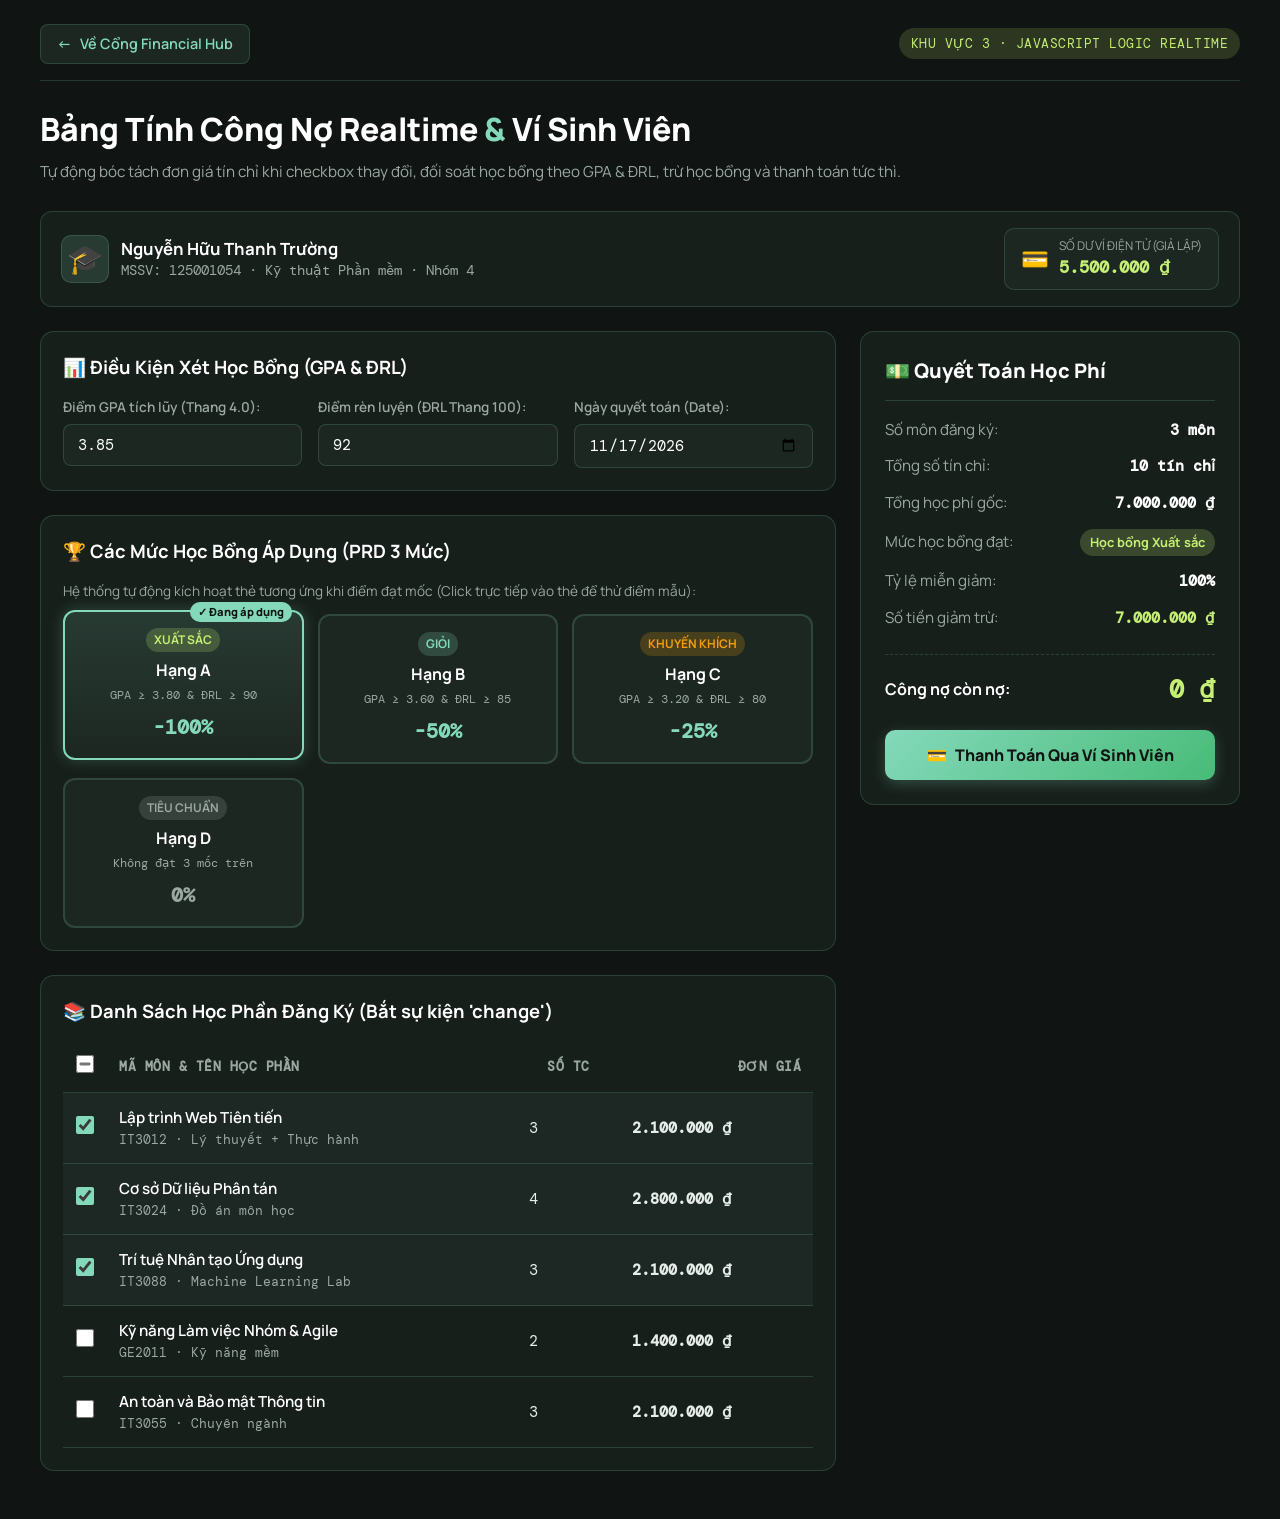
==== pages/calculator.html @ 61682122 "feat(logic): implement real-time tuition balance deduction, wallet payment modal, and AI prompt log" ====
<!doctype html>
<html lang="vi">
  <head>
    <meta charset="utf-8">
    <meta name="viewport" content="width=device-width, initial-scale=1">
    <meta name="theme-color" content="#101513">
    <title>Bảng Tính Công Nợ Realtime & Ví Sinh Viên | Financial Hub</title>
    <link rel="preconnect" href="https://fonts.googleapis.com">
    <link rel="preconnect" href="https://fonts.gstatic.com" crossorigin>
    <link href="https://fonts.googleapis.com/css2?family=DM+Mono:wght@400;500;600&family=Manrope:wght@400;500;600;700;800&display=swap" rel="stylesheet">
    <link rel="stylesheet" href="../css/style.css">
    <style>
      :root {
        --bg-main: #101513;
        --bg-panel: #171f1b;
        --bg-card: #1d2722;
        --bg-card-hover: #24312b;
        --border-color: rgba(132, 217, 187, 0.18);
        --border-hover: rgba(132, 217, 187, 0.45);
        --mint: #84d9bb;
        --mint-dim: rgba(132, 217, 187, 0.15);
        --lime: #c5ee75;
        --lime-dim: rgba(197, 238, 117, 0.15);
        --text-primary: #e6ede9;
        --text-secondary: #9aa8a1;
        --danger: #ff6b6b;
        --danger-dim: rgba(255, 107, 107, 0.15);
        --font-sans: 'Manrope', -apple-system, BlinkMacSystemFont, sans-serif;
        --font-mono: 'DM Mono', monospace;
      }

      * {
        margin: 0;
        padding: 0;
        box-sizing: border-box;
      }

      body {
        background-color: var(--bg-main);
        color: var(--text-primary);
        font-family: var(--font-sans);
        line-height: 1.5;
        padding: 24px 16px;
        min-height: 100vh;
      }

      .calc-container {
        max-width: 1200px;
        margin: 0 auto;
      }

      /* Top Navigation / Breadcrumb */
      .top-nav {
        display: flex;
        justify-content: space-between;
        align-items: center;
        margin-bottom: 24px;
        padding-bottom: 16px;
        border-bottom: 1px solid var(--border-color);
      }

      .btn-back {
        display: inline-flex;
        align-items: center;
        gap: 8px;
        background: var(--bg-card);
        color: var(--mint);
        text-decoration: none;
        padding: 8px 16px;
        border-radius: 8px;
        font-size: 0.9rem;
        font-weight: 600;
        border: 1px solid var(--border-color);
        transition: all 0.2s ease;
      }

      .btn-back:hover {
        background: var(--mint-dim);
        border-color: var(--mint);
        transform: translateX(-2px);
      }

      .module-tag {
        font-family: var(--font-mono);
        font-size: 0.8rem;
        background: var(--lime-dim);
        color: var(--lime);
        padding: 6px 12px;
        border-radius: 9999px;
        letter-spacing: 0.5px;
      }

      /* Masthead */
      .calc-masthead {
        margin-bottom: 28px;
      }

      .calc-masthead h1 {
        font-size: 2rem;
        font-weight: 800;
        margin-bottom: 8px;
        color: #fff;
      }

      .calc-masthead h1 span {
        color: var(--mint);
      }

      .calc-masthead p {
        color: var(--text-secondary);
        font-size: 0.95rem;
      }

      /* Student Bar */
      .student-bar {
        background: var(--bg-panel);
        border: 1px solid var(--border-color);
        border-radius: 12px;
        padding: 16px 20px;
        display: flex;
        justify-content: space-between;
        align-items: center;
        flex-wrap: wrap;
        gap: 16px;
        margin-bottom: 24px;
      }

      .student-badge-info {
        display: flex;
        align-items: center;
        gap: 12px;
      }

      .student-badge-avatar {
        font-size: 1.8rem;
        background: var(--mint-dim);
        width: 48px;
        height: 48px;
        display: flex;
        align-items: center;
        justify-content: center;
        border-radius: 10px;
        border: 1px solid var(--border-color);
      }

      .student-badge-name {
        font-weight: 700;
        font-size: 1.05rem;
        color: #fff;
      }

      .student-badge-meta {
        font-size: 0.85rem;
        color: var(--text-secondary);
        font-family: var(--font-mono);
      }

      .wallet-chip {
        display: flex;
        align-items: center;
        gap: 10px;
        background: var(--bg-card);
        border: 1px solid var(--border-color);
        padding: 8px 16px;
        border-radius: 10px;
      }

      .wallet-chip-label {
        font-size: 0.75rem;
        color: var(--text-secondary);
        text-transform: uppercase;
      }

      .wallet-chip-balance {
        font-family: var(--font-mono);
        font-weight: 700;
        color: var(--lime);
        font-size: 1.05rem;
      }

      /* Grid Layout */
      .calc-grid {
        display: grid;
        grid-template-columns: 1fr 380px;
        gap: 24px;
      }

      @media (max-width: 960px) {
        .calc-grid {
          grid-template-columns: 1fr;
        }
      }

      /* Panel Cards */
      .panel {
        background: var(--bg-panel);
        border: 1px solid var(--border-color);
        border-radius: 14px;
        padding: 22px;
        margin-bottom: 24px;
      }

      .panel-title {
        font-size: 1.15rem;
        font-weight: 700;
        color: #fff;
        margin-bottom: 16px;
        display: flex;
        align-items: center;
        gap: 8px;
      }

      /* Input Forms */
      .form-row {
        display: grid;
        grid-template-columns: repeat(auto-fit, minmax(200px, 1fr));
        gap: 16px;
      }

      .input-group {
        display: flex;
        flex-direction: column;
        gap: 6px;
      }

      .input-group label {
        font-size: 0.85rem;
        font-weight: 600;
        color: var(--text-secondary);
      }

      .input-field {
        background: var(--bg-card);
        border: 1px solid var(--border-color);
        border-radius: 8px;
        color: #fff;
        font-family: var(--font-mono);
        font-size: 0.95rem;
        padding: 10px 14px;
        outline: none;
        transition: all 0.2s ease;
      }

      .input-field:focus {
        border-color: var(--mint);
        box-shadow: 0 0 0 3px rgba(132, 217, 187, 0.2);
      }

      /* Scholarship Cards Grid */
      .scholarship-grid {
        display: grid;
        grid-template-columns: repeat(auto-fit, minmax(180px, 1fr));
        gap: 14px;
        margin-top: 10px;
      }

      .scholarship-card {
        background: var(--bg-card);
        border: 2px solid var(--border-color);
        border-radius: 12px;
        padding: 16px;
        text-align: center;
        cursor: pointer;
        transition: all 0.25s cubic-bezier(0.4, 0, 0.2, 1);
        position: relative;
        display: flex;
        flex-direction: column;
        align-items: center;
      }

      .scholarship-card:hover {
        transform: translateY(-3px);
        background: var(--bg-card-hover);
        border-color: var(--border-hover);
      }

      .scholarship-card.active {
        border-color: var(--mint);
        background: linear-gradient(180deg, rgba(132, 217, 187, 0.15) 0%, var(--bg-card) 100%);
        box-shadow: 0 0 15px rgba(132, 217, 187, 0.25);
        transform: translateY(-4px);
      }

      .scholarship-card.active::after {
        content: "✓ Đang áp dụng";
        position: absolute;
        top: -10px;
        right: 10px;
        background: var(--mint);
        color: #101513;
        font-size: 0.7rem;
        font-weight: 800;
        padding: 2px 8px;
        border-radius: 9999px;
      }

      .tier-badge {
        font-size: 0.75rem;
        font-weight: 700;
        padding: 3px 8px;
        border-radius: 9999px;
        margin-bottom: 6px;
        text-transform: uppercase;
      }

      .tier-excellent .tier-badge { background: rgba(197, 238, 117, 0.2); color: var(--lime); }
      .tier-good .tier-badge { background: rgba(132, 217, 187, 0.2); color: var(--mint); }
      .tier-fair .tier-badge { background: rgba(245, 158, 11, 0.2); color: #f59e0b; }
      .tier-none .tier-badge { background: rgba(154, 168, 161, 0.2); color: var(--text-secondary); }

      .tier-title {
        font-size: 1rem;
        font-weight: 700;
        margin-bottom: 4px;
        color: #fff;
      }

      .tier-criteria {
        font-size: 0.75rem;
        color: var(--text-secondary);
        font-family: var(--font-mono);
        margin-bottom: 8px;
      }

      .tier-rate {
        font-size: 1.25rem;
        font-weight: 800;
        font-family: var(--font-mono);
        color: var(--mint);
      }

      .tier-none .tier-rate {
        color: var(--text-secondary);
      }

      /* Subject Table */
      .table-wrapper {
        overflow-x: auto;
      }

      .subject-table {
        width: 100%;
        border-collapse: collapse;
        font-size: 0.95rem;
      }

      .subject-table th,
      .subject-table td {
        padding: 14px 12px;
        border-bottom: 1px solid var(--border-color);
        text-align: left;
      }

      .subject-table th {
        font-family: var(--font-mono);
        font-size: 0.8rem;
        text-transform: uppercase;
        color: var(--text-secondary);
        letter-spacing: 0.5px;
      }

      .subject-table tr:hover td {
        background: var(--bg-card);
      }

      .subject-table tr.selected td {
        background: rgba(132, 217, 187, 0.05);
      }

      .subject-checkbox, #select-all {
        width: 18px;
        height: 18px;
        accent-color: var(--mint);
        cursor: pointer;
      }

      .course-name {
        font-weight: 600;
        color: #fff;
      }

      .course-code {
        font-family: var(--font-mono);
        font-size: 0.8rem;
        color: var(--text-secondary);
      }

      .course-credits {
        font-family: var(--font-mono);
        text-align: center;
      }

      .course-price {
        font-family: var(--font-mono);
        font-weight: 600;
        text-align: right;
        color: var(--text-primary);
      }

      /* Sticky Summary Sidebar */
      .summary-box {
        position: sticky;
        top: 24px;
        background: var(--bg-panel);
        border: 1px solid var(--border-color);
        border-radius: 14px;
        padding: 24px;
      }

      .summary-header {
        font-size: 1.25rem;
        font-weight: 800;
        color: #fff;
        padding-bottom: 14px;
        margin-bottom: 18px;
        border-bottom: 1px solid var(--border-color);
      }

      .summary-rows {
        display: flex;
        flex-direction: column;
        gap: 14px;
      }

      .summary-row {
        display: flex;
        justify-content: space-between;
        align-items: center;
        font-size: 0.95rem;
      }

      .summary-label {
        color: var(--text-secondary);
      }

      .summary-val {
        font-family: var(--font-mono);
        font-weight: 700;
        color: #fff;
      }

      .badge-discount {
        display: inline-block;
        padding: 4px 10px;
        border-radius: 9999px;
        font-size: 0.8rem;
        font-weight: 700;
      }

      .badge-excellent { background: rgba(197, 238, 117, 0.2); color: var(--lime); }
      .badge-good { background: rgba(132, 217, 187, 0.2); color: var(--mint); }
      .badge-fair { background: rgba(245, 158, 11, 0.2); color: #f59e0b; }
      .badge-none { background: rgba(154, 168, 161, 0.2); color: var(--text-secondary); }

      .debt-row {
        margin-top: 10px;
        padding-top: 16px;
        border-top: 1px dashed var(--border-color);
      }

      .debt-label {
        font-size: 1rem;
        font-weight: 700;
        color: #fff;
      }

      .debt-value {
        font-family: var(--font-mono);
        font-size: 1.55rem;
        font-weight: 900;
        color: var(--danger);
      }

      .debt-value.zero-debt {
        color: var(--lime);
      }

      .btn-wallet-pay {
        width: 100%;
        margin-top: 22px;
        padding: 14px;
        background: linear-gradient(135deg, var(--mint) 0%, #48bb78 100%);
        color: #101513;
        font-family: var(--font-sans);
        font-size: 1rem;
        font-weight: 800;
        border: none;
        border-radius: 10px;
        cursor: pointer;
        transition: all 0.25s ease;
        display: flex;
        justify-content: center;
        align-items: center;
        gap: 8px;
        box-shadow: 0 4px 14px rgba(132, 217, 187, 0.25);
      }

      .btn-wallet-pay:hover {
        transform: translateY(-2px);
        box-shadow: 0 6px 18px rgba(132, 217, 187, 0.35);
      }

      .btn-wallet-pay:disabled {
        opacity: 0.5;
        cursor: not-allowed;
        transform: none;
      }

      /* Animation Pulse */
      .value-updated {
        animation: pulseVal 0.4s ease-out;
      }

      @keyframes pulseVal {
        0% { transform: scale(1.08); color: var(--lime); }
        100% { transform: scale(1); }
      }

      /* Modal Wallet Payment */
      .modal-backdrop {
        position: fixed;
        top: 0;
        left: 0;
        width: 100%;
        height: 100%;
        background: rgba(16, 21, 19, 0.85);
        backdrop-filter: blur(4px);
        display: none;
        justify-content: center;
        align-items: center;
        z-index: 1000;
        padding: 16px;
      }

      .modal-backdrop.open {
        display: flex;
      }

      .modal-box {
        background: var(--bg-panel);
        border: 1px solid var(--border-hover);
        border-radius: 16px;
        width: 100%;
        max-width: 480px;
        padding: 28px;
        box-shadow: 0 20px 40px rgba(0, 0, 0, 0.6);
        animation: modalSlide 0.3s ease-out;
      }

      @keyframes modalSlide {
        from { transform: translateY(20px); opacity: 0; }
        to { transform: translateY(0); opacity: 1; }
      }

      .modal-title {
        font-size: 1.3rem;
        font-weight: 800;
        color: #fff;
        margin-bottom: 8px;
        display: flex;
        align-items: center;
        gap: 10px;
      }

      .modal-desc {
        color: var(--text-secondary);
        font-size: 0.9rem;
        margin-bottom: 20px;
      }

      .modal-bill {
        background: var(--bg-card);
        border: 1px solid var(--border-color);
        border-radius: 10px;
        padding: 16px;
        display: flex;
        flex-direction: column;
        gap: 10px;
        margin-bottom: 20px;
      }

      .bill-row {
        display: flex;
        justify-content: space-between;
        font-size: 0.9rem;
      }

      .bill-row.highlight {
        padding-top: 8px;
        border-top: 1px solid var(--border-color);
        font-weight: 700;
        color: #fff;
      }

      .modal-actions {
        display: flex;
        gap: 12px;
      }

      .btn-confirm {
        flex: 1;
        padding: 12px;
        background: var(--mint);
        color: #101513;
        font-weight: 800;
        border: none;
        border-radius: 8px;
        cursor: pointer;
        transition: all 0.2s;
      }

      .btn-confirm:hover {
        background: var(--lime);
      }

      .btn-cancel {
        padding: 12px 20px;
        background: var(--bg-card);
        color: var(--text-secondary);
        border: 1px solid var(--border-color);
        border-radius: 8px;
        cursor: pointer;
        font-weight: 600;
      }

      .btn-cancel:hover {
        background: var(--bg-card-hover);
        color: #fff;
      }

      /* Toast Notification */
      .toast {
        position: fixed;
        bottom: 24px;
        right: 24px;
        background: var(--bg-panel);
        border: 1px solid var(--mint);
        border-radius: 10px;
        padding: 14px 20px;
        color: #fff;
        font-size: 0.9rem;
        display: flex;
        align-items: center;
        gap: 10px;
        box-shadow: 0 10px 25px rgba(0, 0, 0, 0.5);
        transform: translateY(100px);
        opacity: 0;
        transition: all 0.3s ease;
        z-index: 1100;
      }

      .toast.show {
        transform: translateY(0);
        opacity: 1;
      }
    </style>
  </head>
  <body>
    <div class="calc-container">
      <!-- Breadcrumb Navigation -->
      <nav class="top-nav">
        <a href="../index.html" class="btn-back">
          <span>←</span> Về Cổng Financial Hub
        </a>
        <span class="module-tag">KHU VỰC 3 · JAVASCRIPT LOGIC REALTIME</span>
      </nav>

      <!-- Masthead -->
      <header class="calc-masthead">
        <h1>Bảng Tính Công Nợ Realtime <span>&</span> Ví Sinh Viên</h1>
        <p>Tự động bóc tách đơn giá tín chỉ khi checkbox thay đổi, đối soát học bổng theo GPA & ĐRL, trừ học bổng và thanh toán tức thì.</p>
      </header>

      <!-- Student & Wallet Bar -->
      <div class="student-bar">
        <div class="student-badge-info">
          <div class="student-badge-avatar">🎓</div>
          <div>
            <div class="student-badge-name">Nguyễn Hữu Thanh Trường</div>
            <div class="student-badge-meta">MSSV: 125001054 · Kỹ thuật Phần mềm · Nhóm 4</div>
          </div>
        </div>
        <div class="wallet-chip">
          <span style="font-size: 1.4rem;">💳</span>
          <div>
            <div class="wallet-chip-label">Số Dư Ví Điện Tử (Giả Lập)</div>
            <div class="wallet-chip-balance" id="header-wallet-balance">5.500.000 ₫</div>
          </div>
        </div>
      </div>

      <!-- Main Grid -->
      <main class="calc-grid">
        <!-- Cột Trái: GPA, Thẻ Học Bổng & Môn Học -->
        <section class="left-pane">
          <!-- 1. Kê khai Điểm Học Tập & Rèn Luyện (HTML5 Inputs) -->
          <article class="panel">
            <h2 class="panel-title">📊 Điều Kiện Xét Học Bổng (GPA & ĐRL)</h2>
            <div class="form-row">
              <div class="input-group">
                <label for="gpa-input">Điểm GPA tích lũy (Thang 4.0):</label>
                <input 
                  type="number" 
                  id="gpa-input" 
                  class="input-field" 
                  min="0" 
                  max="4.0" 
                  step="0.05" 
                  value="3.85" 
                  placeholder="Ví dụ: 3.85"
                >
              </div>
              <div class="input-group">
                <label for="drl-input">Điểm rèn luyện (ĐRL Thang 100):</label>
                <input 
                  type="number" 
                  id="drl-input" 
                  class="input-field" 
                  min="0" 
                  max="100" 
                  step="1" 
                  value="92" 
                  placeholder="Ví dụ: 92"
                >
              </div>
              <div class="input-group">
                <label for="calc-date">Ngày quyết toán (Date):</label>
                <input 
                  type="date" 
                  id="calc-date" 
                  class="input-field" 
                  value="2026-11-17"
                >
              </div>
            </div>
          </article>

          <!-- 2. Thẻ hiển thị mức học bổng (CSS3 Cards) -->
          <article class="panel">
            <h2 class="panel-title">🏆 Các Mức Học Bổng Áp Dụng (PRD 3 Mức)</h2>
            <p style="color: var(--text-secondary); font-size: 0.85rem; margin-bottom: 12px;">
              Hệ thống tự động kích hoạt thẻ tương ứng khi điểm đạt mốc (Click trực tiếp vào thẻ để thử điểm mẫu):
            </p>
            <div class="scholarship-grid">
              <!-- Mức Xuất sắc: 100% -->
              <div class="scholarship-card tier-excellent" data-tier="tier-excellent" data-sample-gpa="3.85" data-sample-drl="92">
                <span class="tier-badge">Xuất sắc</span>
                <h3 class="tier-title">Hạng A</h3>
                <p class="tier-criteria">GPA ≥ 3.80 & ĐRL ≥ 90</p>
                <span class="tier-rate">-100%</span>
              </div>

              <!-- Mức Giỏi: 50% -->
              <div class="scholarship-card tier-good" data-tier="tier-good" data-sample-gpa="3.65" data-sample-drl="86">
                <span class="tier-badge">Giỏi</span>
                <h3 class="tier-title">Hạng B</h3>
                <p class="tier-criteria">GPA ≥ 3.60 & ĐRL ≥ 85</p>
                <span class="tier-rate">-50%</span>
              </div>

              <!-- Mức Khuyến khích: 25% -->
              <div class="scholarship-card tier-fair" data-tier="tier-fair" data-sample-gpa="3.25" data-sample-drl="82">
                <span class="tier-badge">Khuyến khích</span>
                <h3 class="tier-title">Hạng C</h3>
                <p class="tier-criteria">GPA ≥ 3.20 & ĐRL ≥ 80</p>
                <span class="tier-rate">-25%</span>
              </div>

              <!-- Không đạt học bổng -->
              <div class="scholarship-card tier-none" data-tier="tier-none" data-sample-gpa="2.75" data-sample-drl="75">
                <span class="tier-badge">Tiêu chuẩn</span>
                <h3 class="tier-title">Hạng D</h3>
                <p class="tier-criteria">Không đạt 3 mốc trên</p>
                <span class="tier-rate">0%</span>
              </div>
            </div>
          </article>

          <!-- 3. Danh sách môn học đăng ký với checkbox Realtime -->
          <article class="panel">
            <h2 class="panel-title">📚 Danh Sách Học Phần Đăng Ký (Bắt sự kiện 'change')</h2>
            <div class="table-wrapper">
              <table class="subject-table">
                <thead>
                  <tr>
                    <th style="width: 44px; text-align: center;">
                      <input type="checkbox" id="select-all" title="Chọn tất cả">
                    </th>
                    <th>Mã môn & Tên học phần</th>
                    <th style="text-align: center;">Số TC</th>
                    <th style="text-align: right;">Đơn giá</th>
                  </tr>
                </thead>
                <tbody id="subject-list">
                  <tr>
                    <td style="text-align: center;">
                      <input type="checkbox" class="subject-checkbox" data-credits="3" data-price="2100000" checked>
                    </td>
                    <td>
                      <div class="course-name">Lập trình Web Tiên tiến</div>
                      <div class="course-code">IT3012 · Lý thuyết + Thực hành</div>
                    </td>
                    <td class="course-credits">3</td>
                    <td class="course-price">2.100.000 ₫</td>
                  </tr>
                  <tr>
                    <td style="text-align: center;">
                      <input type="checkbox" class="subject-checkbox" data-credits="4" data-price="2800000" checked>
                    </td>
                    <td>
                      <div class="course-name">Cơ sở Dữ liệu Phân tán</div>
                      <div class="course-code">IT3024 · Đồ án môn học</div>
                    </td>
                    <td class="course-credits">4</td>
                    <td class="course-price">2.800.000 ₫</td>
                  </tr>
                  <tr>
                    <td style="text-align: center;">
                      <input type="checkbox" class="subject-checkbox" data-credits="3" data-price="2100000" checked>
                    </td>
                    <td>
                      <div class="course-name">Trí tuệ Nhân tạo Ứng dụng</div>
                      <div class="course-code">IT3088 · Machine Learning Lab</div>
                    </td>
                    <td class="course-credits">3</td>
                    <td class="course-price">2.100.000 ₫</td>
                  </tr>
                  <tr>
                    <td style="text-align: center;">
                      <input type="checkbox" class="subject-checkbox" data-credits="2" data-price="1400000">
                    </td>
                    <td>
                      <div class="course-name">Kỹ năng Làm việc Nhóm & Agile</div>
                      <div class="course-code">GE2011 · Kỹ năng mềm</div>
                    </td>
                    <td class="course-credits">2</td>
                    <td class="course-price">1.400.000 ₫</td>
                  </tr>
                  <tr>
                    <td style="text-align: center;">
                      <input type="checkbox" class="subject-checkbox" data-credits="3" data-price="2100000">
                    </td>
                    <td>
                      <div class="course-name">An toàn và Bảo mật Thông tin</div>
                      <div class="course-code">IT3055 · Chuyên ngành</div>
                    </td>
                    <td class="course-credits">3</td>
                    <td class="course-price">2.100.000 ₫</td>
                  </tr>
                </tbody>
              </table>
            </div>
          </article>
        </section>

        <!-- Cột Phải: Bảng Quyết Toán & Nút Thanh Toán Ví -->
        <aside class="right-pane">
          <div class="summary-box">
            <h2 class="summary-header">💵 Quyết Toán Học Phí</h2>
            <div class="summary-rows">
              <div class="summary-row">
                <span class="summary-label">Số môn đăng ký:</span>
                <span class="summary-val" id="selected-count">0 môn</span>
              </div>
              <div class="summary-row">
                <span class="summary-label">Tổng số tín chỉ:</span>
                <span class="summary-val" id="total-credits">0 tín chỉ</span>
              </div>
              <div class="summary-row">
                <span class="summary-label">Tổng học phí gốc:</span>
                <span class="summary-val" id="total-tuition">0 ₫</span>
              </div>
              <div class="summary-row">
                <span class="summary-label">Mức học bổng đạt:</span>
                <span id="scholarship-name" class="badge-discount badge-none">Đang kiểm tra...</span>
              </div>
              <div class="summary-row">
                <span class="summary-label">Tỷ lệ miễn giảm:</span>
                <span class="summary-val" id="scholarship-rate">0%</span>
              </div>
              <div class="summary-row">
                <span class="summary-label">Số tiền giảm trừ:</span>
                <span class="summary-val" style="color: var(--lime);" id="scholarship-discount">0 ₫</span>
              </div>
              <div class="summary-row debt-row">
                <span class="debt-label">Công nợ còn nợ:</span>
                <span class="debt-value" id="remaining-debt">0 ₫</span>
              </div>
            </div>

            <button type="button" class="btn-wallet-pay" id="btn-open-wallet">
              <span>💳</span> Thanh Toán Qua Ví Sinh Viên
            </button>
          </div>
        </aside>
      </main>
    </div>

    <!-- Modal Thanh Toán Ví Sinh Viên (Giả Lập) -->
    <div class="modal-backdrop" id="wallet-modal">
      <div class="modal-box">
        <h3 class="modal-title"><span>💳</span> Xác Nhận Thanh Toán Học Phí</h3>
        <p class="modal-desc">Số tiền công nợ sẽ được trừ trực tiếp từ số dư ví điện tử sinh viên của bạn.</p>

        <div class="modal-bill">
          <div class="bill-row">
            <span>Sinh viên:</span>
            <strong>Nguyễn Hữu Thanh Trường</strong>
          </div>
          <div class="bill-row">
            <span>Số dư ví hiện tại:</span>
            <strong id="modal-wallet-balance" style="color: var(--lime);">5.500.000 ₫</strong>
          </div>
          <div class="bill-row">
            <span>Công nợ cần thanh toán:</span>
            <strong id="modal-pay-amount" style="color: var(--danger);">0 ₫</strong>
          </div>
          <div class="bill-row highlight">
            <span>Số dư ví sau thanh toán:</span>
            <strong id="modal-remaining-balance">5.500.000 ₫</strong>
          </div>
        </div>

        <div class="modal-actions">
          <button type="button" class="btn-cancel" id="btn-close-modal">Hủy bỏ</button>
          <button type="button" class="btn-confirm" id="btn-confirm-pay">Xác Nhận Trừ Ví</button>
        </div>
      </div>
    </div>

    <!-- Toast Notification -->
    <div class="toast" id="toast-msg"></div>

    <!-- Script Logic Của Thành Viên 4 -->
    <script src="../js/calculator.js"></script>
  </body>
</html>
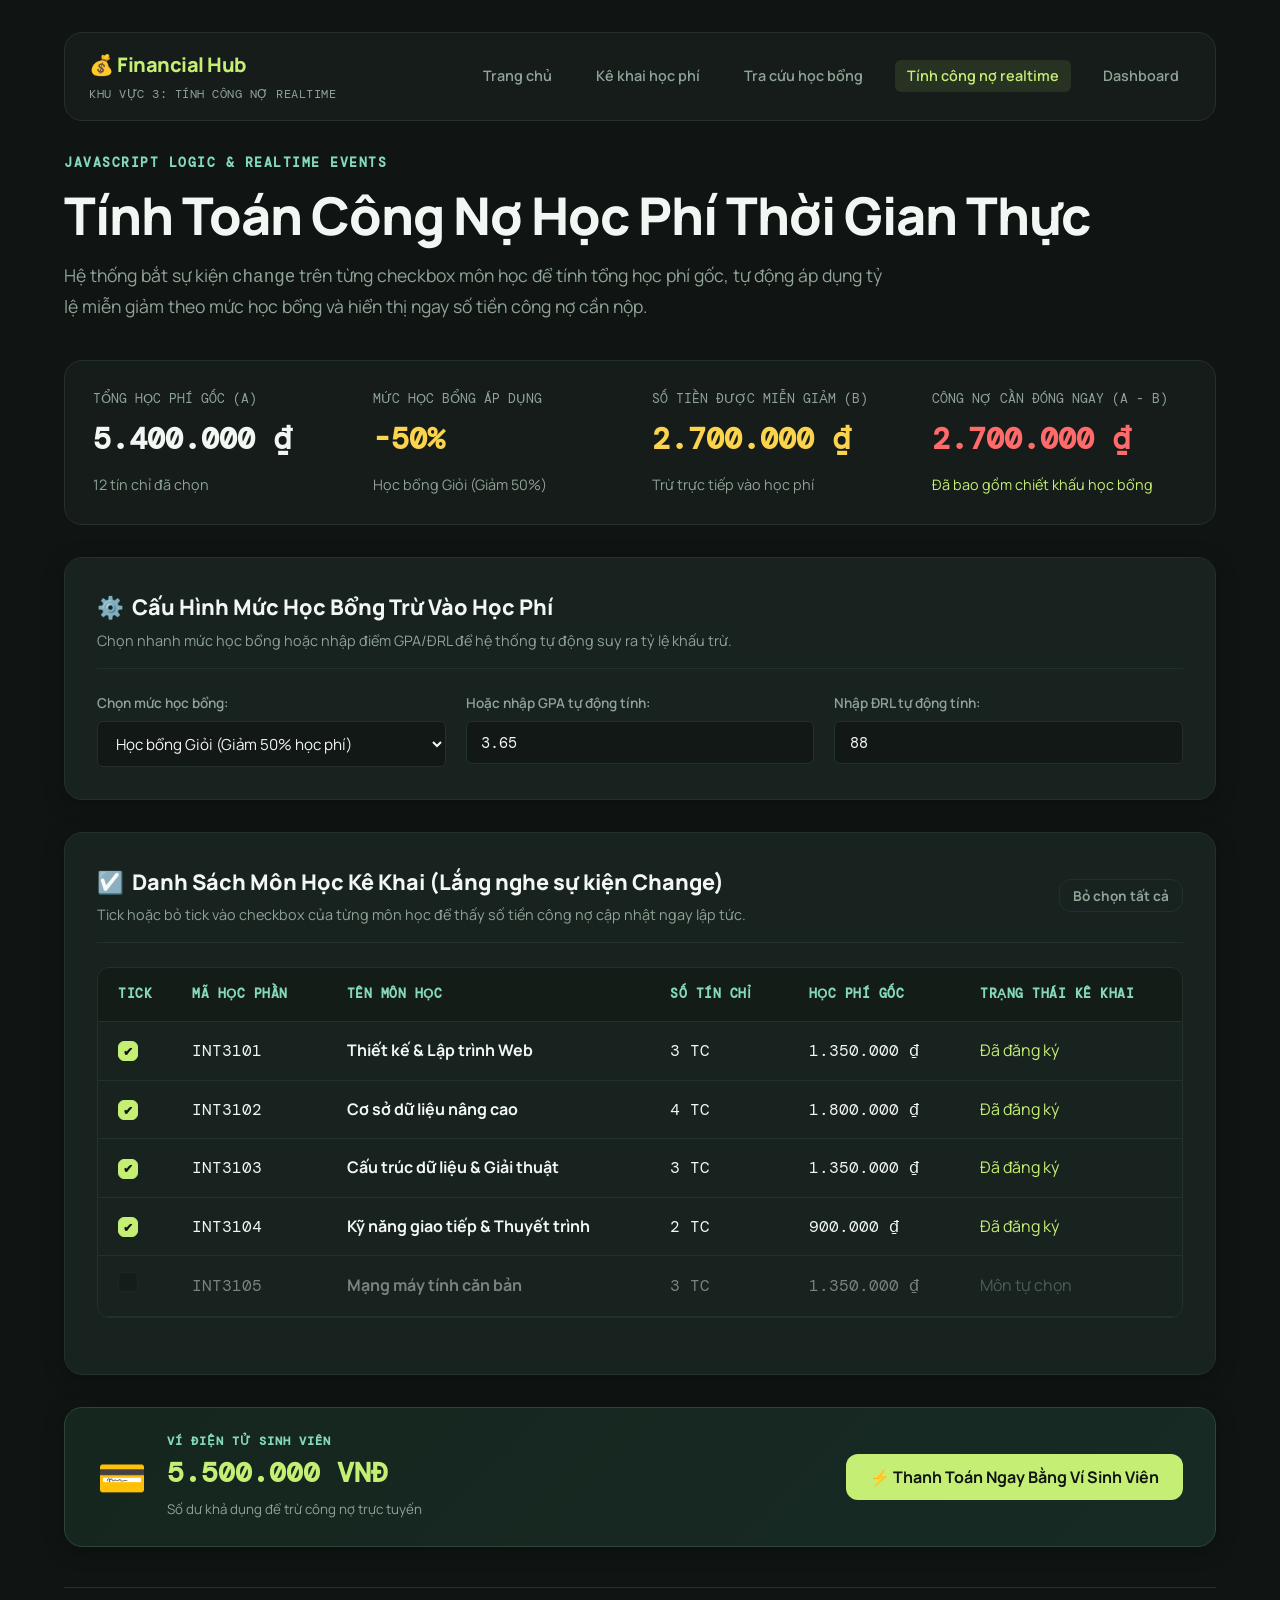
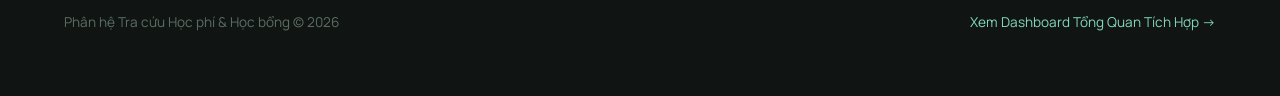
==== commit 5ceee321: "feat(financial-hub): implement tuition form, scholarship cards, realtime debt calculator, and dashbo" ====
--- a/pages/calculator.html
+++ b/pages/calculator.html
@@ -4,934 +4,259 @@
     <meta charset="utf-8">
     <meta name="viewport" content="width=device-width, initial-scale=1">
     <meta name="theme-color" content="#101513">
-    <title>Bảng Tính Công Nợ Realtime & Ví Sinh Viên | Financial Hub</title>
+    <title>Bảng Tính Công Nợ Realtime | Financial Hub</title>
+    
     <link rel="preconnect" href="https://fonts.googleapis.com">
     <link rel="preconnect" href="https://fonts.gstatic.com" crossorigin>
-    <link href="https://fonts.googleapis.com/css2?family=DM+Mono:wght@400;500;600&family=Manrope:wght@400;500;600;700;800&display=swap" rel="stylesheet">
+    <link href="https://fonts.googleapis.com/css2?family=DM+Mono:wght@400;500&family=Manrope:wght@400;500;600;700;800&display=swap" rel="stylesheet">
     <link rel="stylesheet" href="../css/style.css">
-    <style>
-      :root {
-        --bg-main: #101513;
-        --bg-panel: #171f1b;
-        --bg-card: #1d2722;
-        --bg-card-hover: #24312b;
-        --border-color: rgba(132, 217, 187, 0.18);
-        --border-hover: rgba(132, 217, 187, 0.45);
-        --mint: #84d9bb;
-        --mint-dim: rgba(132, 217, 187, 0.15);
-        --lime: #c5ee75;
-        --lime-dim: rgba(197, 238, 117, 0.15);
-        --text-primary: #e6ede9;
-        --text-secondary: #9aa8a1;
-        --danger: #ff6b6b;
-        --danger-dim: rgba(255, 107, 107, 0.15);
-        --font-sans: 'Manrope', -apple-system, BlinkMacSystemFont, sans-serif;
-        --font-mono: 'DM Mono', monospace;
-      }
-
-      * {
-        margin: 0;
-        padding: 0;
-        box-sizing: border-box;
-      }
-
-      body {
-        background-color: var(--bg-main);
-        color: var(--text-primary);
-        font-family: var(--font-sans);
-        line-height: 1.5;
-        padding: 24px 16px;
-        min-height: 100vh;
-      }
-
-      .calc-container {
-        max-width: 1200px;
-        margin: 0 auto;
-      }
-
-      /* Top Navigation / Breadcrumb */
-      .top-nav {
-        display: flex;
-        justify-content: space-between;
-        align-items: center;
-        margin-bottom: 24px;
-        padding-bottom: 16px;
-        border-bottom: 1px solid var(--border-color);
-      }
-
-      .btn-back {
-        display: inline-flex;
-        align-items: center;
-        gap: 8px;
-        background: var(--bg-card);
-        color: var(--mint);
-        text-decoration: none;
-        padding: 8px 16px;
-        border-radius: 8px;
-        font-size: 0.9rem;
-        font-weight: 600;
-        border: 1px solid var(--border-color);
-        transition: all 0.2s ease;
-      }
-
-      .btn-back:hover {
-        background: var(--mint-dim);
-        border-color: var(--mint);
-        transform: translateX(-2px);
-      }
-
-      .module-tag {
-        font-family: var(--font-mono);
-        font-size: 0.8rem;
-        background: var(--lime-dim);
-        color: var(--lime);
-        padding: 6px 12px;
-        border-radius: 9999px;
-        letter-spacing: 0.5px;
-      }
-
-      /* Masthead */
-      .calc-masthead {
-        margin-bottom: 28px;
-      }
-
-      .calc-masthead h1 {
-        font-size: 2rem;
-        font-weight: 800;
-        margin-bottom: 8px;
-        color: #fff;
-      }
-
-      .calc-masthead h1 span {
-        color: var(--mint);
-      }
-
-      .calc-masthead p {
-        color: var(--text-secondary);
-        font-size: 0.95rem;
-      }
-
-      /* Student Bar */
-      .student-bar {
-        background: var(--bg-panel);
-        border: 1px solid var(--border-color);
-        border-radius: 12px;
-        padding: 16px 20px;
-        display: flex;
-        justify-content: space-between;
-        align-items: center;
-        flex-wrap: wrap;
-        gap: 16px;
-        margin-bottom: 24px;
-      }
-
-      .student-badge-info {
-        display: flex;
-        align-items: center;
-        gap: 12px;
-      }
-
-      .student-badge-avatar {
-        font-size: 1.8rem;
-        background: var(--mint-dim);
-        width: 48px;
-        height: 48px;
-        display: flex;
-        align-items: center;
-        justify-content: center;
-        border-radius: 10px;
-        border: 1px solid var(--border-color);
-      }
-
-      .student-badge-name {
-        font-weight: 700;
-        font-size: 1.05rem;
-        color: #fff;
-      }
-
-      .student-badge-meta {
-        font-size: 0.85rem;
-        color: var(--text-secondary);
-        font-family: var(--font-mono);
-      }
-
-      .wallet-chip {
-        display: flex;
-        align-items: center;
-        gap: 10px;
-        background: var(--bg-card);
-        border: 1px solid var(--border-color);
-        padding: 8px 16px;
-        border-radius: 10px;
-      }
-
-      .wallet-chip-label {
-        font-size: 0.75rem;
-        color: var(--text-secondary);
-        text-transform: uppercase;
-      }
-
-      .wallet-chip-balance {
-        font-family: var(--font-mono);
-        font-weight: 700;
-        color: var(--lime);
-        font-size: 1.05rem;
-      }
-
-      /* Grid Layout */
-      .calc-grid {
-        display: grid;
-        grid-template-columns: 1fr 380px;
-        gap: 24px;
-      }
-
-      @media (max-width: 960px) {
-        .calc-grid {
-          grid-template-columns: 1fr;
-        }
-      }
-
-      /* Panel Cards */
-      .panel {
-        background: var(--bg-panel);
-        border: 1px solid var(--border-color);
-        border-radius: 14px;
-        padding: 22px;
-        margin-bottom: 24px;
-      }
-
-      .panel-title {
-        font-size: 1.15rem;
-        font-weight: 700;
-        color: #fff;
-        margin-bottom: 16px;
-        display: flex;
-        align-items: center;
-        gap: 8px;
-      }
-
-      /* Input Forms */
-      .form-row {
-        display: grid;
-        grid-template-columns: repeat(auto-fit, minmax(200px, 1fr));
-        gap: 16px;
-      }
-
-      .input-group {
-        display: flex;
-        flex-direction: column;
-        gap: 6px;
-      }
-
-      .input-group label {
-        font-size: 0.85rem;
-        font-weight: 600;
-        color: var(--text-secondary);
-      }
-
-      .input-field {
-        background: var(--bg-card);
-        border: 1px solid var(--border-color);
-        border-radius: 8px;
-        color: #fff;
-        font-family: var(--font-mono);
-        font-size: 0.95rem;
-        padding: 10px 14px;
-        outline: none;
-        transition: all 0.2s ease;
-      }
-
-      .input-field:focus {
-        border-color: var(--mint);
-        box-shadow: 0 0 0 3px rgba(132, 217, 187, 0.2);
-      }
-
-      /* Scholarship Cards Grid */
-      .scholarship-grid {
-        display: grid;
-        grid-template-columns: repeat(auto-fit, minmax(180px, 1fr));
-        gap: 14px;
-        margin-top: 10px;
-      }
-
-      .scholarship-card {
-        background: var(--bg-card);
-        border: 2px solid var(--border-color);
-        border-radius: 12px;
-        padding: 16px;
-        text-align: center;
-        cursor: pointer;
-        transition: all 0.25s cubic-bezier(0.4, 0, 0.2, 1);
-        position: relative;
-        display: flex;
-        flex-direction: column;
-        align-items: center;
-      }
-
-      .scholarship-card:hover {
-        transform: translateY(-3px);
-        background: var(--bg-card-hover);
-        border-color: var(--border-hover);
-      }
-
-      .scholarship-card.active {
-        border-color: var(--mint);
-        background: linear-gradient(180deg, rgba(132, 217, 187, 0.15) 0%, var(--bg-card) 100%);
-        box-shadow: 0 0 15px rgba(132, 217, 187, 0.25);
-        transform: translateY(-4px);
-      }
-
-      .scholarship-card.active::after {
-        content: "✓ Đang áp dụng";
-        position: absolute;
-        top: -10px;
-        right: 10px;
-        background: var(--mint);
-        color: #101513;
-        font-size: 0.7rem;
-        font-weight: 800;
-        padding: 2px 8px;
-        border-radius: 9999px;
-      }
-
-      .tier-badge {
-        font-size: 0.75rem;
-        font-weight: 700;
-        padding: 3px 8px;
-        border-radius: 9999px;
-        margin-bottom: 6px;
-        text-transform: uppercase;
-      }
-
-      .tier-excellent .tier-badge { background: rgba(197, 238, 117, 0.2); color: var(--lime); }
-      .tier-good .tier-badge { background: rgba(132, 217, 187, 0.2); color: var(--mint); }
-      .tier-fair .tier-badge { background: rgba(245, 158, 11, 0.2); color: #f59e0b; }
-      .tier-none .tier-badge { background: rgba(154, 168, 161, 0.2); color: var(--text-secondary); }
-
-      .tier-title {
-        font-size: 1rem;
-        font-weight: 700;
-        margin-bottom: 4px;
-        color: #fff;
-      }
-
-      .tier-criteria {
-        font-size: 0.75rem;
-        color: var(--text-secondary);
-        font-family: var(--font-mono);
-        margin-bottom: 8px;
-      }
-
-      .tier-rate {
-        font-size: 1.25rem;
-        font-weight: 800;
-        font-family: var(--font-mono);
-        color: var(--mint);
-      }
-
-      .tier-none .tier-rate {
-        color: var(--text-secondary);
-      }
-
-      /* Subject Table */
-      .table-wrapper {
-        overflow-x: auto;
-      }
-
-      .subject-table {
-        width: 100%;
-        border-collapse: collapse;
-        font-size: 0.95rem;
-      }
-
-      .subject-table th,
-      .subject-table td {
-        padding: 14px 12px;
-        border-bottom: 1px solid var(--border-color);
-        text-align: left;
-      }
-
-      .subject-table th {
-        font-family: var(--font-mono);
-        font-size: 0.8rem;
-        text-transform: uppercase;
-        color: var(--text-secondary);
-        letter-spacing: 0.5px;
-      }
-
-      .subject-table tr:hover td {
-        background: var(--bg-card);
-      }
-
-      .subject-table tr.selected td {
-        background: rgba(132, 217, 187, 0.05);
-      }
-
-      .subject-checkbox, #select-all {
-        width: 18px;
-        height: 18px;
-        accent-color: var(--mint);
-        cursor: pointer;
-      }
-
-      .course-name {
-        font-weight: 600;
-        color: #fff;
-      }
-
-      .course-code {
-        font-family: var(--font-mono);
-        font-size: 0.8rem;
-        color: var(--text-secondary);
-      }
-
-      .course-credits {
-        font-family: var(--font-mono);
-        text-align: center;
-      }
-
-      .course-price {
-        font-family: var(--font-mono);
-        font-weight: 600;
-        text-align: right;
-        color: var(--text-primary);
-      }
-
-      /* Sticky Summary Sidebar */
-      .summary-box {
-        position: sticky;
-        top: 24px;
-        background: var(--bg-panel);
-        border: 1px solid var(--border-color);
-        border-radius: 14px;
-        padding: 24px;
-      }
-
-      .summary-header {
-        font-size: 1.25rem;
-        font-weight: 800;
-        color: #fff;
-        padding-bottom: 14px;
-        margin-bottom: 18px;
-        border-bottom: 1px solid var(--border-color);
-      }
-
-      .summary-rows {
-        display: flex;
-        flex-direction: column;
-        gap: 14px;
-      }
-
-      .summary-row {
-        display: flex;
-        justify-content: space-between;
-        align-items: center;
-        font-size: 0.95rem;
-      }
-
-      .summary-label {
-        color: var(--text-secondary);
-      }
-
-      .summary-val {
-        font-family: var(--font-mono);
-        font-weight: 700;
-        color: #fff;
-      }
-
-      .badge-discount {
-        display: inline-block;
-        padding: 4px 10px;
-        border-radius: 9999px;
-        font-size: 0.8rem;
-        font-weight: 700;
-      }
-
-      .badge-excellent { background: rgba(197, 238, 117, 0.2); color: var(--lime); }
-      .badge-good { background: rgba(132, 217, 187, 0.2); color: var(--mint); }
-      .badge-fair { background: rgba(245, 158, 11, 0.2); color: #f59e0b; }
-      .badge-none { background: rgba(154, 168, 161, 0.2); color: var(--text-secondary); }
-
-      .debt-row {
-        margin-top: 10px;
-        padding-top: 16px;
-        border-top: 1px dashed var(--border-color);
-      }
-
-      .debt-label {
-        font-size: 1rem;
-        font-weight: 700;
-        color: #fff;
-      }
-
-      .debt-value {
-        font-family: var(--font-mono);
-        font-size: 1.55rem;
-        font-weight: 900;
-        color: var(--danger);
-      }
-
-      .debt-value.zero-debt {
-        color: var(--lime);
-      }
-
-      .btn-wallet-pay {
-        width: 100%;
-        margin-top: 22px;
-        padding: 14px;
-        background: linear-gradient(135deg, var(--mint) 0%, #48bb78 100%);
-        color: #101513;
-        font-family: var(--font-sans);
-        font-size: 1rem;
-        font-weight: 800;
-        border: none;
-        border-radius: 10px;
-        cursor: pointer;
-        transition: all 0.25s ease;
-        display: flex;
-        justify-content: center;
-        align-items: center;
-        gap: 8px;
-        box-shadow: 0 4px 14px rgba(132, 217, 187, 0.25);
-      }
-
-      .btn-wallet-pay:hover {
-        transform: translateY(-2px);
-        box-shadow: 0 6px 18px rgba(132, 217, 187, 0.35);
-      }
-
-      .btn-wallet-pay:disabled {
-        opacity: 0.5;
-        cursor: not-allowed;
-        transform: none;
-      }
-
-      /* Animation Pulse */
-      .value-updated {
-        animation: pulseVal 0.4s ease-out;
-      }
-
-      @keyframes pulseVal {
-        0% { transform: scale(1.08); color: var(--lime); }
-        100% { transform: scale(1); }
-      }
-
-      /* Modal Wallet Payment */
-      .modal-backdrop {
-        position: fixed;
-        top: 0;
-        left: 0;
-        width: 100%;
-        height: 100%;
-        background: rgba(16, 21, 19, 0.85);
-        backdrop-filter: blur(4px);
-        display: none;
-        justify-content: center;
-        align-items: center;
-        z-index: 1000;
-        padding: 16px;
-      }
-
-      .modal-backdrop.open {
-        display: flex;
-      }
-
-      .modal-box {
-        background: var(--bg-panel);
-        border: 1px solid var(--border-hover);
-        border-radius: 16px;
-        width: 100%;
-        max-width: 480px;
-        padding: 28px;
-        box-shadow: 0 20px 40px rgba(0, 0, 0, 0.6);
-        animation: modalSlide 0.3s ease-out;
-      }
-
-      @keyframes modalSlide {
-        from { transform: translateY(20px); opacity: 0; }
-        to { transform: translateY(0); opacity: 1; }
-      }
-
-      .modal-title {
-        font-size: 1.3rem;
-        font-weight: 800;
-        color: #fff;
-        margin-bottom: 8px;
-        display: flex;
-        align-items: center;
-        gap: 10px;
-      }
-
-      .modal-desc {
-        color: var(--text-secondary);
-        font-size: 0.9rem;
-        margin-bottom: 20px;
-      }
-
-      .modal-bill {
-        background: var(--bg-card);
-        border: 1px solid var(--border-color);
-        border-radius: 10px;
-        padding: 16px;
-        display: flex;
-        flex-direction: column;
-        gap: 10px;
-        margin-bottom: 20px;
-      }
-
-      .bill-row {
-        display: flex;
-        justify-content: space-between;
-        font-size: 0.9rem;
-      }
-
-      .bill-row.highlight {
-        padding-top: 8px;
-        border-top: 1px solid var(--border-color);
-        font-weight: 700;
-        color: #fff;
-      }
-
-      .modal-actions {
-        display: flex;
-        gap: 12px;
-      }
-
-      .btn-confirm {
-        flex: 1;
-        padding: 12px;
-        background: var(--mint);
-        color: #101513;
-        font-weight: 800;
-        border: none;
-        border-radius: 8px;
-        cursor: pointer;
-        transition: all 0.2s;
-      }
-
-      .btn-confirm:hover {
-        background: var(--lime);
-      }
-
-      .btn-cancel {
-        padding: 12px 20px;
-        background: var(--bg-card);
-        color: var(--text-secondary);
-        border: 1px solid var(--border-color);
-        border-radius: 8px;
-        cursor: pointer;
-        font-weight: 600;
-      }
-
-      .btn-cancel:hover {
-        background: var(--bg-card-hover);
-        color: #fff;
-      }
-
-      /* Toast Notification */
-      .toast {
-        position: fixed;
-        bottom: 24px;
-        right: 24px;
-        background: var(--bg-panel);
-        border: 1px solid var(--mint);
-        border-radius: 10px;
-        padding: 14px 20px;
-        color: #fff;
-        font-size: 0.9rem;
-        display: flex;
-        align-items: center;
-        gap: 10px;
-        box-shadow: 0 10px 25px rgba(0, 0, 0, 0.5);
-        transform: translateY(100px);
-        opacity: 0;
-        transition: all 0.3s ease;
-        z-index: 1100;
-      }
-
-      .toast.show {
-        transform: translateY(0);
-        opacity: 1;
-      }
-    </style>
   </head>
   <body>
-    <div class="calc-container">
-      <!-- Breadcrumb Navigation -->
-      <nav class="top-nav">
-        <a href="../index.html" class="btn-back">
-          <span>←</span> Về Cổng Financial Hub
-        </a>
-        <span class="module-tag">KHU VỰC 3 · JAVASCRIPT LOGIC REALTIME</span>
+    <div class="shell">
+      <!-- ═══ HEADER & ĐIỀU HƯỚNG ═══ -->
+      <nav class="site-nav" aria-label="Điều hướng phân hệ">
+        <div class="brand">
+          <a href="../index.html" class="logo-text">💰 Financial Hub</a>
+          <span class="course-label">KHU VỰC 3: TÍNH CÔNG NỢ REALTIME</span>
+        </div>
+        <ul class="nav-links">
+          <li><a href="../index.html" class="nav-link">Trang chủ</a></li>
+          <li><a href="tuition.html" class="nav-link">Kê khai học phí</a></li>
+          <li><a href="scholarship.html" class="nav-link">Tra cứu học bổng</a></li>
+          <li><a href="calculator.html" class="nav-link active" aria-current="page">Tính công nợ realtime</a></li>
+          <li><a href="dashboard.html" class="nav-link">Dashboard</a></li>
+        </ul>
       </nav>
 
-      <!-- Masthead -->
-      <header class="calc-masthead">
-        <h1>Bảng Tính Công Nợ Realtime <span>&</span> Ví Sinh Viên</h1>
-        <p>Tự động bóc tách đơn giá tín chỉ khi checkbox thay đổi, đối soát học bổng theo GPA & ĐRL, trừ học bổng và thanh toán tức thì.</p>
+      <!-- ═══ TIÊU ĐỀ KHU VỰC ═══ -->
+      <header class="intro">
+        <p class="eyebrow">JAVASCRIPT LOGIC & REALTIME EVENTS</p>
+        <h1>Tính Toán Công Nợ Học Phí Thời Gian Thực</h1>
+        <p class="lede">Hệ thống bắt sự kiện <code>change</code> trên từng checkbox môn học để tính tổng học phí gốc, tự động áp dụng tỷ lệ miễn giảm theo mức học bổng và hiển thị ngay số tiền công nợ cần nộp.</p>
       </header>
 
-      <!-- Student & Wallet Bar -->
-      <div class="student-bar">
-        <div class="student-badge-info">
-          <div class="student-badge-avatar">🎓</div>
+      <!-- ═══ BẢNG TỔNG KẾT CÔNG NỢ NỔI BẬT (REALTIME DASH) ═══ -->
+      <section class="calc-summary-panel" aria-label="Bảng tổng hợp công nợ">
+        <div class="calc-box">
+          <span class="calc-label">Tổng học phí gốc (A)</span>
+          <span class="calc-value mono" id="calc-gross-tuition">5.400.000 ₫</span>
+          <small class="form-desc" id="calc-credits-count">12 tín chỉ đã chọn</small>
+        </div>
+
+        <div class="calc-box">
+          <span class="calc-label">Mức học bổng áp dụng</span>
+          <span class="calc-value discount mono" id="calc-scholarship-rate">-50%</span>
+          <small class="form-desc" id="calc-scholarship-name">Học bổng Giỏi (GPA 3.65)</small>
+        </div>
+
+        <div class="calc-box">
+          <span class="calc-label">Số tiền được miễn giảm (B)</span>
+          <span class="calc-value discount mono" id="calc-discount-amount">2.700.000 ₫</span>
+          <small class="form-desc">Trừ trực tiếp vào học phí</small>
+        </div>
+
+        <div class="calc-box">
+          <span class="calc-label">Công nợ cần đóng ngay (A - B)</span>
+          <span class="calc-value debt mono" id="calc-final-debt">2.700.000 ₫</span>
+          <small class="form-desc" style="color: var(--lime-accent);">Đã bao gồm chiết khấu học bổng</small>
+        </div>
+      </section>
+
+      <!-- ═══ CẤU HÌNH HỌC BỔNG ĐƯỢC ÁP DỤNG ═══ -->
+      <section class="form-card" aria-labelledby="scholarship-config-title">
+        <header class="form-header">
+          <h2 id="scholarship-config-title" class="form-title">
+            <span>⚙️</span> Cấu Hình Mức Học Bổng Trừ Vào Học Phí
+          </h2>
+          <p class="form-desc">Chọn nhanh mức học bổng hoặc nhập điểm GPA/ĐRL để hệ thống tự động suy ra tỷ lệ khấu trừ.</p>
+        </header>
+
+        <div class="form-grid">
+          <div class="form-group">
+            <label for="select-scholarship-level" class="form-label">Chọn mức học bổng:</label>
+            <select id="select-scholarship-level" class="form-control">
+              <option value="1.0">Học bổng Xuất sắc (Miễn 100% học phí)</option>
+              <option value="0.5" selected>Học bổng Giỏi (Giảm 50% học phí)</option>
+              <option value="0.25">Học bổng Khuyến khích (Giảm 25% học phí)</option>
+              <option value="0.0">Không áp dụng học bổng (0%)</option>
+            </select>
+          </div>
+
+          <div class="form-group">
+            <label for="calc-gpa-input" class="form-label">Hoặc nhập GPA tự động tính:</label>
+            <input type="number" id="calc-gpa-input" class="form-control mono" value="3.65" min="0" max="4.0" step="0.01">
+          </div>
+
+          <div class="form-group">
+            <label for="calc-drl-input" class="form-label">Nhập ĐRL tự động tính:</label>
+            <input type="number" id="calc-drl-input" class="form-control mono" value="88" min="0" max="100" step="1">
+          </div>
+        </div>
+      </section>
+
+      <!-- ═══ BẢNG CHECKBOX MÔN HỌC BẮT SỰ KIỆN CHANGE REALTIME ═══ -->
+      <section class="form-card" aria-labelledby="courses-check-title">
+        <header class="form-header" style="display: flex; justify-content: space-between; align-items: center; flex-wrap: wrap; gap: 1rem;">
           <div>
-            <div class="student-badge-name">Nguyễn Hữu Thanh Trường</div>
-            <div class="student-badge-meta">MSSV: 125001054 · Kỹ thuật Phần mềm · Nhóm 4</div>
-          </div>
-        </div>
-        <div class="wallet-chip">
-          <span style="font-size: 1.4rem;">💳</span>
+            <h2 id="courses-check-title" class="form-title">
+              <span>☑️</span> Danh Sách Môn Học Kê Khai (Lắng nghe sự kiện Change)
+            </h2>
+            <p class="form-desc">Tick hoặc bỏ tick vào checkbox của từng môn học để thấy số tiền công nợ cập nhật ngay lập tức.</p>
+          </div>
           <div>
-            <div class="wallet-chip-label">Số Dư Ví Điện Tử (Giả Lập)</div>
-            <div class="wallet-chip-balance" id="header-wallet-balance">5.500.000 ₫</div>
-          </div>
-        </div>
-      </div>
-
-      <!-- Main Grid -->
-      <main class="calc-grid">
-        <!-- Cột Trái: GPA, Thẻ Học Bổng & Môn Học -->
-        <section class="left-pane">
-          <!-- 1. Kê khai Điểm Học Tập & Rèn Luyện (HTML5 Inputs) -->
-          <article class="panel">
-            <h2 class="panel-title">📊 Điều Kiện Xét Học Bổng (GPA & ĐRL)</h2>
-            <div class="form-row">
-              <div class="input-group">
-                <label for="gpa-input">Điểm GPA tích lũy (Thang 4.0):</label>
-                <input 
-                  type="number" 
-                  id="gpa-input" 
-                  class="input-field" 
-                  min="0" 
-                  max="4.0" 
-                  step="0.05" 
-                  value="3.85" 
-                  placeholder="Ví dụ: 3.85"
-                >
+            <button type="button" id="btn-toggle-all" class="btn btn-outline" style="font-size: 0.85rem; padding: 0.4rem 0.8rem;">
+              Bỏ chọn tất cả
+            </button>
+          </div>
+        </header>
+
+        <div class="table-container">
+          <table class="data-table" id="calc-table">
+            <thead>
+              <tr>
+                <th scope="col" style="width: 50px;">Tick</th>
+                <th scope="col">Mã học phần</th>
+                <th scope="col">Tên môn học</th>
+                <th scope="col" class="mono">Số tín chỉ</th>
+                <th scope="col" class="mono">Học phí gốc</th>
+                <th scope="col" class="mono">Trạng thái kê khai</th>
+              </tr>
+            </thead>
+            <tbody id="calc-tbody">
+              <!-- Môn 1 -->
+              <tr class="calc-row" data-credits="3" data-fee="1350000">
+                <td>
+                  <label class="custom-check">
+                    <input type="checkbox" class="course-checkbox" checked data-credits="3" data-fee="1350000" aria-label="Chọn Thiết kế Web">
+                  </label>
+                </td>
+                <td class="mono">INT3101</td>
+                <td><strong>Thiết kế & Lập trình Web</strong></td>
+                <td class="mono">3 TC</td>
+                <td class="mono">1.350.000 ₫</td>
+                <td><span style="color: var(--lime-accent);">Đã đăng ký</span></td>
+              </tr>
+
+              <!-- Môn 2 -->
+              <tr class="calc-row" data-credits="4" data-fee="1800000">
+                <td>
+                  <label class="custom-check">
+                    <input type="checkbox" class="course-checkbox" checked data-credits="4" data-fee="1800000" aria-label="Chọn Cơ sở dữ liệu">
+                  </label>
+                </td>
+                <td class="mono">INT3102</td>
+                <td><strong>Cơ sở dữ liệu nâng cao</strong></td>
+                <td class="mono">4 TC</td>
+                <td class="mono">1.800.000 ₫</td>
+                <td><span style="color: var(--lime-accent);">Đã đăng ký</span></td>
+              </tr>
+
+              <!-- Môn 3 -->
+              <tr class="calc-row" data-credits="3" data-fee="1350000">
+                <td>
+                  <label class="custom-check">
+                    <input type="checkbox" class="course-checkbox" checked data-credits="3" data-fee="1350000" aria-label="Chọn Cấu trúc dữ liệu">
+                  </label>
+                </td>
+                <td class="mono">INT3103</td>
+                <td><strong>Cấu trúc dữ liệu & Giải thuật</strong></td>
+                <td class="mono">3 TC</td>
+                <td class="mono">1.350.000 ₫</td>
+                <td><span style="color: var(--lime-accent);">Đã đăng ký</span></td>
+              </tr>
+
+              <!-- Môn 4 -->
+              <tr class="calc-row" data-credits="2" data-fee="900000">
+                <td>
+                  <label class="custom-check">
+                    <input type="checkbox" class="course-checkbox" checked data-credits="2" data-fee="900000" aria-label="Chọn Kỹ năng mềm">
+                  </label>
+                </td>
+                <td class="mono">INT3104</td>
+                <td><strong>Kỹ năng giao tiếp & Thuyết trình</strong></td>
+                <td class="mono">2 TC</td>
+                <td class="mono">900.000 ₫</td>
+                <td><span style="color: var(--lime-accent);">Đã đăng ký</span></td>
+              </tr>
+
+              <!-- Môn 5 -->
+              <tr class="calc-row" data-credits="3" data-fee="1350000">
+                <td>
+                  <label class="custom-check">
+                    <input type="checkbox" class="course-checkbox" data-credits="3" data-fee="1350000" aria-label="Chọn Mạng máy tính">
+                  </label>
+                </td>
+                <td class="mono">INT3105</td>
+                <td><strong>Mạng máy tính căn bản</strong></td>
+                <td class="mono">3 TC</td>
+                <td class="mono">1.350.000 ₫</td>
+                <td><span style="color: var(--text-muted);">Môn tự chọn</span></td>
+              </tr>
+            </tbody>
+          </table>
+        </div>
+      </section>
+
+      <!-- ═══ KHU VỰC THANH TOÁN VÍ SINH VIÊN (PRD TẦM NHÌN DÀI HẠN) ═══ -->
+      <section class="wallet-banner">
+        <div class="wallet-info">
+          <span class="wallet-icon">💳</span>
+          <div>
+            <div class="wallet-label">VÍ ĐIỆN TỬ SINH VIÊN</div>
+            <div class="wallet-balance" id="calc-wallet-balance">5.500.000 VNĐ</div>
+            <small style="color: var(--text-muted);">Số dư khả dụng để trừ công nợ trực tuyến</small>
+          </div>
+        </div>
+        <div class="wallet-actions">
+          <button type="button" class="btn btn-lime" id="btn-open-pay-modal">
+            ⚡ Thanh Toán Ngay Bằng Ví Sinh Viên
+          </button>
+        </div>
+      </section>
+
+      <!-- ═══ MODAL XÁC NHẬN THANH TOÁN VÍ ĐIỆN TỬ ═══ -->
+      <div class="modal-overlay" id="pay-modal" role="dialog" aria-modal="true" aria-labelledby="modal-pay-title">
+        <div class="modal-content">
+          <div class="modal-header">
+            <h3 id="modal-pay-title" style="font-size: 1.25rem; font-weight: 800; color: var(--lime-accent);">
+              Xác Nhận Thanh Toán Học Phí
+            </h3>
+            <button type="button" class="btn-close-modal" id="btn-close-pay-modal" aria-label="Đóng">&times;</button>
+          </div>
+
+          <div style="margin-bottom: 1.5rem;">
+            <p style="color: var(--text-muted); margin-bottom: 1rem;">Giao dịch trừ tiền tự động từ Ví sinh viên để hoàn tất công nợ học kỳ:</p>
+            
+            <div style="background: rgba(0,0,0,0.3); padding: 1rem; border-radius: var(--radius-md); border: 1px solid var(--border-subtle);">
+              <div style="display: flex; justify-content: space-between; margin-bottom: 0.5rem;">
+                <span style="color: var(--text-muted);">Số tiền công nợ:</span>
+                <strong class="mono" id="modal-debt-amount" style="color: var(--danger);">2.700.000 ₫</strong>
               </div>
-              <div class="input-group">
-                <label for="drl-input">Điểm rèn luyện (ĐRL Thang 100):</label>
-                <input 
-                  type="number" 
-                  id="drl-input" 
-                  class="input-field" 
-                  min="0" 
-                  max="100" 
-                  step="1" 
-                  value="92" 
-                  placeholder="Ví dụ: 92"
-                >
+              <div style="display: flex; justify-content: space-between; margin-bottom: 0.5rem;">
+                <span style="color: var(--text-muted);">Số dư ví hiện tại:</span>
+                <strong class="mono" id="modal-current-balance">5.500.000 ₫</strong>
               </div>
-              <div class="input-group">
-                <label for="calc-date">Ngày quyết toán (Date):</label>
-                <input 
-                  type="date" 
-                  id="calc-date" 
-                  class="input-field" 
-                  value="2026-11-17"
-                >
+              <div style="display: flex; justify-content: space-between; border-top: 1px solid var(--border-subtle); padding-top: 0.5rem;">
+                <span style="color: var(--text-muted);">Số dư ví sau khi thanh toán:</span>
+                <strong class="mono" id="modal-after-balance" style="color: var(--lime-accent);">2.800.000 ₫</strong>
               </div>
             </div>
-          </article>
-
-          <!-- 2. Thẻ hiển thị mức học bổng (CSS3 Cards) -->
-          <article class="panel">
-            <h2 class="panel-title">🏆 Các Mức Học Bổng Áp Dụng (PRD 3 Mức)</h2>
-            <p style="color: var(--text-secondary); font-size: 0.85rem; margin-bottom: 12px;">
-              Hệ thống tự động kích hoạt thẻ tương ứng khi điểm đạt mốc (Click trực tiếp vào thẻ để thử điểm mẫu):
-            </p>
-            <div class="scholarship-grid">
-              <!-- Mức Xuất sắc: 100% -->
-              <div class="scholarship-card tier-excellent" data-tier="tier-excellent" data-sample-gpa="3.85" data-sample-drl="92">
-                <span class="tier-badge">Xuất sắc</span>
-                <h3 class="tier-title">Hạng A</h3>
-                <p class="tier-criteria">GPA ≥ 3.80 & ĐRL ≥ 90</p>
-                <span class="tier-rate">-100%</span>
-              </div>
-
-              <!-- Mức Giỏi: 50% -->
-              <div class="scholarship-card tier-good" data-tier="tier-good" data-sample-gpa="3.65" data-sample-drl="86">
-                <span class="tier-badge">Giỏi</span>
-                <h3 class="tier-title">Hạng B</h3>
-                <p class="tier-criteria">GPA ≥ 3.60 & ĐRL ≥ 85</p>
-                <span class="tier-rate">-50%</span>
-              </div>
-
-              <!-- Mức Khuyến khích: 25% -->
-              <div class="scholarship-card tier-fair" data-tier="tier-fair" data-sample-gpa="3.25" data-sample-drl="82">
-                <span class="tier-badge">Khuyến khích</span>
-                <h3 class="tier-title">Hạng C</h3>
-                <p class="tier-criteria">GPA ≥ 3.20 & ĐRL ≥ 80</p>
-                <span class="tier-rate">-25%</span>
-              </div>
-
-              <!-- Không đạt học bổng -->
-              <div class="scholarship-card tier-none" data-tier="tier-none" data-sample-gpa="2.75" data-sample-drl="75">
-                <span class="tier-badge">Tiêu chuẩn</span>
-                <h3 class="tier-title">Hạng D</h3>
-                <p class="tier-criteria">Không đạt 3 mốc trên</p>
-                <span class="tier-rate">0%</span>
-              </div>
-            </div>
-          </article>
-
-          <!-- 3. Danh sách môn học đăng ký với checkbox Realtime -->
-          <article class="panel">
-            <h2 class="panel-title">📚 Danh Sách Học Phần Đăng Ký (Bắt sự kiện 'change')</h2>
-            <div class="table-wrapper">
-              <table class="subject-table">
-                <thead>
-                  <tr>
-                    <th style="width: 44px; text-align: center;">
-                      <input type="checkbox" id="select-all" title="Chọn tất cả">
-                    </th>
-                    <th>Mã môn & Tên học phần</th>
-                    <th style="text-align: center;">Số TC</th>
-                    <th style="text-align: right;">Đơn giá</th>
-                  </tr>
-                </thead>
-                <tbody id="subject-list">
-                  <tr>
-                    <td style="text-align: center;">
-                      <input type="checkbox" class="subject-checkbox" data-credits="3" data-price="2100000" checked>
-                    </td>
-                    <td>
-                      <div class="course-name">Lập trình Web Tiên tiến</div>
-                      <div class="course-code">IT3012 · Lý thuyết + Thực hành</div>
-                    </td>
-                    <td class="course-credits">3</td>
-                    <td class="course-price">2.100.000 ₫</td>
-                  </tr>
-                  <tr>
-                    <td style="text-align: center;">
-                      <input type="checkbox" class="subject-checkbox" data-credits="4" data-price="2800000" checked>
-                    </td>
-                    <td>
-                      <div class="course-name">Cơ sở Dữ liệu Phân tán</div>
-                      <div class="course-code">IT3024 · Đồ án môn học</div>
-                    </td>
-                    <td class="course-credits">4</td>
-                    <td class="course-price">2.800.000 ₫</td>
-                  </tr>
-                  <tr>
-                    <td style="text-align: center;">
-                      <input type="checkbox" class="subject-checkbox" data-credits="3" data-price="2100000" checked>
-                    </td>
-                    <td>
-                      <div class="course-name">Trí tuệ Nhân tạo Ứng dụng</div>
-                      <div class="course-code">IT3088 · Machine Learning Lab</div>
-                    </td>
-                    <td class="course-credits">3</td>
-                    <td class="course-price">2.100.000 ₫</td>
-                  </tr>
-                  <tr>
-                    <td style="text-align: center;">
-                      <input type="checkbox" class="subject-checkbox" data-credits="2" data-price="1400000">
-                    </td>
-                    <td>
-                      <div class="course-name">Kỹ năng Làm việc Nhóm & Agile</div>
-                      <div class="course-code">GE2011 · Kỹ năng mềm</div>
-                    </td>
-                    <td class="course-credits">2</td>
-                    <td class="course-price">1.400.000 ₫</td>
-                  </tr>
-                  <tr>
-                    <td style="text-align: center;">
-                      <input type="checkbox" class="subject-checkbox" data-credits="3" data-price="2100000">
-                    </td>
-                    <td>
-                      <div class="course-name">An toàn và Bảo mật Thông tin</div>
-                      <div class="course-code">IT3055 · Chuyên ngành</div>
-                    </td>
-                    <td class="course-credits">3</td>
-                    <td class="course-price">2.100.000 ₫</td>
-                  </tr>
-                </tbody>
-              </table>
-            </div>
-          </article>
-        </section>
-
-        <!-- Cột Phải: Bảng Quyết Toán & Nút Thanh Toán Ví -->
-        <aside class="right-pane">
-          <div class="summary-box">
-            <h2 class="summary-header">💵 Quyết Toán Học Phí</h2>
-            <div class="summary-rows">
-              <div class="summary-row">
-                <span class="summary-label">Số môn đăng ký:</span>
-                <span class="summary-val" id="selected-count">0 môn</span>
-              </div>
-              <div class="summary-row">
-                <span class="summary-label">Tổng số tín chỉ:</span>
-                <span class="summary-val" id="total-credits">0 tín chỉ</span>
-              </div>
-              <div class="summary-row">
-                <span class="summary-label">Tổng học phí gốc:</span>
-                <span class="summary-val" id="total-tuition">0 ₫</span>
-              </div>
-              <div class="summary-row">
-                <span class="summary-label">Mức học bổng đạt:</span>
-                <span id="scholarship-name" class="badge-discount badge-none">Đang kiểm tra...</span>
-              </div>
-              <div class="summary-row">
-                <span class="summary-label">Tỷ lệ miễn giảm:</span>
-                <span class="summary-val" id="scholarship-rate">0%</span>
-              </div>
-              <div class="summary-row">
-                <span class="summary-label">Số tiền giảm trừ:</span>
-                <span class="summary-val" style="color: var(--lime);" id="scholarship-discount">0 ₫</span>
-              </div>
-              <div class="summary-row debt-row">
-                <span class="debt-label">Công nợ còn nợ:</span>
-                <span class="debt-value" id="remaining-debt">0 ₫</span>
-              </div>
-            </div>
-
-            <button type="button" class="btn-wallet-pay" id="btn-open-wallet">
-              <span>💳</span> Thanh Toán Qua Ví Sinh Viên
-            </button>
-          </div>
-        </aside>
-      </main>
+          </div>
+
+          <div style="display: flex; gap: 1rem;">
+            <button type="button" class="btn btn-outline" id="btn-cancel-pay" style="flex: 1;">Hủy bỏ</button>
+            <button type="button" class="btn btn-lime" id="btn-confirm-pay" style="flex: 1;">Xác Nhận Trừ Ví</button>
+          </div>
+        </div>
+      </div>
+
+      <footer class="site-footer">
+        <span>Phân hệ Tra cứu Học phí & Học bổng © 2026</span>
+        <a href="dashboard.html">Xem Dashboard Tổng Quan Tích Hợp →</a>
+      </footer>
     </div>
 
-    <!-- Modal Thanh Toán Ví Sinh Viên (Giả Lập) -->
-    <div class="modal-backdrop" id="wallet-modal">
-      <div class="modal-box">
-        <h3 class="modal-title"><span>💳</span> Xác Nhận Thanh Toán Học Phí</h3>
-        <p class="modal-desc">Số tiền công nợ sẽ được trừ trực tiếp từ số dư ví điện tử sinh viên của bạn.</p>
-
-        <div class="modal-bill">
-          <div class="bill-row">
-            <span>Sinh viên:</span>
-            <strong>Nguyễn Hữu Thanh Trường</strong>
-          </div>
-          <div class="bill-row">
-            <span>Số dư ví hiện tại:</span>
-            <strong id="modal-wallet-balance" style="color: var(--lime);">5.500.000 ₫</strong>
-          </div>
-          <div class="bill-row">
-            <span>Công nợ cần thanh toán:</span>
-            <strong id="modal-pay-amount" style="color: var(--danger);">0 ₫</strong>
-          </div>
-          <div class="bill-row highlight">
-            <span>Số dư ví sau thanh toán:</span>
-            <strong id="modal-remaining-balance">5.500.000 ₫</strong>
-          </div>
-        </div>
-
-        <div class="modal-actions">
-          <button type="button" class="btn-cancel" id="btn-close-modal">Hủy bỏ</button>
-          <button type="button" class="btn-confirm" id="btn-confirm-pay">Xác Nhận Trừ Ví</button>
-        </div>
-      </div>
-    </div>
-
-    <!-- Toast Notification -->
-    <div class="toast" id="toast-msg"></div>
-
-    <!-- Script Logic Của Thành Viên 4 -->
-    <script src="../js/calculator.js"></script>
+    <!-- Script tính công nợ realtime -->
+    <script src="../js/calculator.js" defer></script>
   </body>
 </html>
--- a/css/style.css
+++ b/css/style.css
@@ -0,0 +1,874 @@
+/* ============================================================
+   FINANCIAL HUB - STYLE.CSS
+   Design System: Dark Mode (#101513), Mint (#84d9bb), Lime (#c5ee75)
+   Fonts: Manrope (Body/Headings) + DM Mono (Numbers/Codes)
+   ============================================================ */
+
+/* ---------- 1. DESIGN TOKENS ---------- */
+:root {
+  --bg-base: #101513;
+  --bg-surface: #151c19;
+  --bg-card: #18221e;
+  --bg-card-hover: #1e2b26;
+  --bg-input: #121815;
+  
+  --border-subtle: #23312a;
+  --border-focus: #84d9bb;
+  --border-active: #c5ee75;
+  
+  --mint-primary: #84d9bb;
+  --mint-glow: rgba(132, 217, 187, 0.25);
+  --lime-accent: #c5ee75;
+  --lime-glow: rgba(197, 238, 117, 0.25);
+  --gold-accent: #fcd34d;
+  --gold-glow: rgba(252, 211, 77, 0.25);
+  
+  --text-main: #f3f7f4;
+  --text-muted: #8fa397;
+  --text-dim: #5c6e64;
+  
+  --danger: #ff6b6b;
+  --warning: #ffd166;
+  --success: #84d9bb;
+  --info: #38bdf8;
+  
+  --radius-sm: 6px;
+  --radius-md: 12px;
+  --radius-lg: 18px;
+  --radius-xl: 24px;
+  
+  --shadow-card: 0 4px 20px rgba(0, 0, 0, 0.35);
+  --shadow-glow-mint: 0 0 25px rgba(132, 217, 187, 0.2);
+  --shadow-glow-lime: 0 0 25px rgba(197, 238, 117, 0.25);
+  --shadow-glow-gold: 0 0 30px rgba(252, 211, 77, 0.3);
+  
+  --font-sans: 'Manrope', -apple-system, BlinkMacSystemFont, 'Segoe UI', Roboto, sans-serif;
+  --font-mono: 'DM Mono', monospace;
+  --transition: all 0.2s cubic-bezier(0.4, 0, 0.2, 1);
+}
+
+/* ---------- 2. RESET & BASE ---------- */
+*, *::before, *::after {
+  box-sizing: border-box;
+  margin: 0;
+  padding: 0;
+}
+
+body {
+  font-family: var(--font-sans);
+  background-color: var(--bg-base);
+  color: var(--text-main);
+  line-height: 1.6;
+  min-height: 100vh;
+  -webkit-font-smoothing: antialiased;
+}
+
+a {
+  color: var(--mint-primary);
+  text-decoration: none;
+  transition: var(--transition);
+}
+
+a:hover {
+  color: var(--lime-accent);
+}
+
+button, input, select, textarea {
+  font-family: inherit;
+  font-size: 1rem;
+}
+
+.mono {
+  font-family: var(--font-mono);
+}
+
+.visually-hidden {
+  position: absolute;
+  width: 1px;
+  height: 1px;
+  padding: 0;
+  margin: -1px;
+  overflow: hidden;
+  clip: rect(0, 0, 0, 0);
+  white-space: nowrap;
+  border: 0;
+}
+
+/* ---------- 3. LAYOUT SHELL & MASTHEAD (FOR INDEX & COMMON) ---------- */
+.shell {
+  max-width: 1200px;
+  margin: 0 auto;
+  padding: 2rem 1.5rem 4rem;
+}
+
+.masthead {
+  display: flex;
+  align-items: center;
+  justify-content: space-between;
+  padding: 1.25rem 1.5rem;
+  background: var(--bg-surface);
+  border: 1px solid var(--border-subtle);
+  border-radius: var(--radius-lg);
+  margin-bottom: 2.5rem;
+}
+
+.brand {
+  display: flex;
+  flex-direction: column;
+  gap: 0.25rem;
+}
+
+.logo-text {
+  font-size: 1.25rem;
+  font-weight: 800;
+  color: var(--lime-accent);
+  letter-spacing: -0.5px;
+}
+
+.course-label {
+  font-size: 0.75rem;
+  font-family: var(--font-mono);
+  color: var(--text-muted);
+  letter-spacing: 0.5px;
+}
+
+.user-badge {
+  display: flex;
+  align-items: center;
+  gap: 0.75rem;
+  background: var(--bg-card);
+  padding: 0.5rem 1rem;
+  border: 1px solid var(--border-subtle);
+  border-radius: var(--radius-md);
+}
+
+.badge-avatar {
+  font-size: 1.5rem;
+}
+
+.badge-info {
+  display: flex;
+  flex-direction: column;
+}
+
+.badge-info strong {
+  font-size: 0.9rem;
+  color: var(--text-main);
+}
+
+.badge-info small {
+  font-size: 0.75rem;
+  color: var(--text-muted);
+}
+
+/* Nav Bar cho các trang con */
+.site-nav {
+  display: flex;
+  align-items: center;
+  justify-content: space-between;
+  padding: 1rem 1.5rem;
+  background: var(--bg-surface);
+  border: 1px solid var(--border-subtle);
+  border-radius: var(--radius-lg);
+  margin-bottom: 2rem;
+}
+
+.nav-links {
+  display: flex;
+  gap: 1.25rem;
+  list-style: none;
+}
+
+.nav-link {
+  font-size: 0.9rem;
+  font-weight: 600;
+  color: var(--text-muted);
+  padding: 0.4rem 0.75rem;
+  border-radius: var(--radius-sm);
+}
+
+.nav-link:hover, .nav-link.active {
+  color: var(--lime-accent);
+  background: rgba(197, 238, 117, 0.1);
+}
+
+/* Hero Section */
+.intro {
+  margin-bottom: 2.5rem;
+}
+
+.eyebrow {
+  font-family: var(--font-mono);
+  font-size: 0.8rem;
+  font-weight: 600;
+  color: var(--mint-primary);
+  text-transform: uppercase;
+  letter-spacing: 1.5px;
+  margin-bottom: 0.75rem;
+}
+
+.intro h1 {
+  font-size: clamp(2rem, 5vw, 3.25rem);
+  font-weight: 800;
+  line-height: 1.15;
+  letter-spacing: -1px;
+  margin-bottom: 1rem;
+}
+
+.intro h1 span {
+  color: var(--lime-accent);
+}
+
+.lede {
+  font-size: 1.1rem;
+  color: var(--text-muted);
+  max-width: 820px;
+}
+
+/* Wallet Banner */
+.wallet-banner {
+  display: flex;
+  align-items: center;
+  justify-content: space-between;
+  background: linear-gradient(135deg, #15261e 0%, #172a24 100%);
+  border: 1px solid #2d4538;
+  padding: 1.5rem 2rem;
+  border-radius: var(--radius-lg);
+  margin-bottom: 2.5rem;
+  box-shadow: var(--shadow-card);
+}
+
+.wallet-info {
+  display: flex;
+  align-items: center;
+  gap: 1.25rem;
+}
+
+.wallet-icon {
+  font-size: 2.5rem;
+}
+
+.wallet-label {
+  font-size: 0.75rem;
+  font-family: var(--font-mono);
+  color: var(--mint-primary);
+  letter-spacing: 1px;
+  font-weight: 700;
+}
+
+.wallet-balance {
+  font-size: 1.75rem;
+  font-weight: 800;
+  font-family: var(--font-mono);
+  color: var(--lime-accent);
+}
+
+.btn-wallet-action {
+  background: rgba(132, 217, 187, 0.12);
+  border: 1px solid var(--mint-primary);
+  color: var(--mint-primary);
+  padding: 0.75rem 1.25rem;
+  border-radius: var(--radius-md);
+  font-weight: 700;
+  cursor: pointer;
+  transition: var(--transition);
+}
+
+.btn-wallet-action:hover {
+  background: var(--mint-primary);
+  color: var(--bg-base);
+}
+
+/* Hub Grid 4 Cards */
+.hub-grid {
+  display: grid;
+  grid-template-columns: repeat(auto-fit, minmax(260px, 1fr));
+  gap: 1.5rem;
+  margin-bottom: 3rem;
+}
+
+.hub-card {
+  display: flex;
+  flex-direction: column;
+  background: var(--bg-card);
+  border: 1px solid var(--border-subtle);
+  border-radius: var(--radius-lg);
+  padding: 1.75rem;
+  transition: var(--transition);
+  position: relative;
+  overflow: hidden;
+}
+
+.hub-card:hover {
+  transform: translateY(-5px);
+  border-color: var(--mint-primary);
+  box-shadow: var(--shadow-glow-mint);
+}
+
+.hub-icon {
+  font-size: 2rem;
+  margin-bottom: 1rem;
+}
+
+.hub-card strong {
+  font-size: 1.15rem;
+  color: var(--text-main);
+  margin-bottom: 0.5rem;
+}
+
+.hub-card small {
+  color: var(--text-muted);
+  font-size: 0.85rem;
+  line-height: 1.5;
+  margin-bottom: 1.5rem;
+  flex-grow: 1;
+}
+
+.hub-tag {
+  font-family: var(--font-mono);
+  font-size: 0.7rem;
+  font-weight: 700;
+  color: var(--lime-accent);
+  background: rgba(197, 238, 117, 0.1);
+  padding: 0.35rem 0.6rem;
+  border-radius: var(--radius-sm);
+  width: fit-content;
+}
+
+/* Team roles section in index */
+.lesson-section {
+  background: var(--bg-surface);
+  border: 1px solid var(--border-subtle);
+  border-radius: var(--radius-lg);
+  padding: 2rem;
+  margin-bottom: 3rem;
+}
+
+.section-heading {
+  display: flex;
+  justify-content: space-between;
+  align-items: center;
+  margin-bottom: 1.5rem;
+  padding-bottom: 1rem;
+  border-bottom: 1px solid var(--border-subtle);
+}
+
+.section-heading h2 {
+  font-size: 1.25rem;
+  font-weight: 700;
+}
+
+.section-heading span {
+  font-family: var(--font-mono);
+  font-size: 0.75rem;
+  color: var(--mint-primary);
+}
+
+.lesson-list {
+  display: flex;
+  flex-direction: column;
+  gap: 1rem;
+}
+
+.lesson-link {
+  display: flex;
+  align-items: center;
+  gap: 1.25rem;
+  padding: 1rem 1.25rem;
+  background: var(--bg-card);
+  border: 1px solid var(--border-subtle);
+  border-radius: var(--radius-md);
+  transition: var(--transition);
+}
+
+.lesson-link:hover {
+  border-color: var(--border-focus);
+}
+
+.lesson-number {
+  font-family: var(--font-mono);
+  font-size: 1.2rem;
+  font-weight: 700;
+  color: var(--lime-accent);
+  width: 32px;
+}
+
+.lesson-copy {
+  display: flex;
+  flex-direction: column;
+  flex-grow: 1;
+}
+
+.lesson-copy strong {
+  font-size: 0.95rem;
+  color: var(--text-main);
+}
+
+.lesson-copy small {
+  font-size: 0.8rem;
+  color: var(--text-muted);
+}
+
+.site-footer {
+  display: flex;
+  justify-content: space-between;
+  align-items: center;
+  font-size: 0.85rem;
+  color: var(--text-dim);
+  padding-top: 1.5rem;
+  border-top: 1px solid var(--border-subtle);
+}
+
+/* ---------- 4. FORM ELEMENTS & CONTROLS ---------- */
+.form-card {
+  background: var(--bg-card);
+  border: 1px solid var(--border-subtle);
+  border-radius: var(--radius-lg);
+  padding: 2rem;
+  box-shadow: var(--shadow-card);
+  margin-bottom: 2rem;
+}
+
+.form-header {
+  margin-bottom: 1.5rem;
+  padding-bottom: 1rem;
+  border-bottom: 1px solid var(--border-subtle);
+}
+
+.form-title {
+  font-size: 1.35rem;
+  font-weight: 800;
+  display: flex;
+  align-items: center;
+  gap: 0.5rem;
+}
+
+.form-desc {
+  font-size: 0.9rem;
+  color: var(--text-muted);
+  margin-top: 0.25rem;
+}
+
+.form-grid {
+  display: grid;
+  grid-template-columns: repeat(auto-fit, minmax(240px, 1fr));
+  gap: 1.25rem;
+}
+
+.form-group {
+  display: flex;
+  flex-direction: column;
+  gap: 0.4rem;
+}
+
+.form-label {
+  font-size: 0.85rem;
+  font-weight: 600;
+  color: var(--text-muted);
+}
+
+.form-label.required::after {
+  content: " *";
+  color: var(--danger);
+}
+
+.form-control {
+  background: var(--bg-input);
+  border: 1px solid var(--border-subtle);
+  border-radius: var(--radius-sm);
+  color: var(--text-main);
+  padding: 0.65rem 0.9rem;
+  font-size: 0.95rem;
+  outline: none;
+  transition: var(--transition);
+}
+
+.form-control:focus {
+  border-color: var(--mint-primary);
+  box-shadow: 0 0 0 3px rgba(132, 217, 187, 0.15);
+}
+
+/* Color indicator on date and number */
+input[type="date"]::-webkit-calendar-picker-indicator {
+  filter: invert(1);
+  cursor: pointer;
+}
+
+.btn {
+  display: inline-flex;
+  align-items: center;
+  justify-content: center;
+  gap: 0.5rem;
+  padding: 0.75rem 1.5rem;
+  border-radius: var(--radius-md);
+  font-weight: 700;
+  border: none;
+  cursor: pointer;
+  transition: var(--transition);
+}
+
+.btn-primary {
+  background: var(--mint-primary);
+  color: var(--bg-base);
+}
+
+.btn-primary:hover {
+  background: #9be2c8;
+  box-shadow: var(--shadow-glow-mint);
+}
+
+.btn-lime {
+  background: var(--lime-accent);
+  color: var(--bg-base);
+}
+
+.btn-lime:hover {
+  background: #d4f391;
+  box-shadow: var(--shadow-glow-lime);
+}
+
+.btn-outline {
+  background: transparent;
+  border: 1px solid var(--border-subtle);
+  color: var(--text-muted);
+}
+
+.btn-outline:hover {
+  border-color: var(--mint-primary);
+  color: var(--text-main);
+}
+
+/* ---------- 5. TABLE STYLES (TUITION & CALCULATOR) ---------- */
+.table-container {
+  width: 100%;
+  overflow-x: auto;
+  border: 1px solid var(--border-subtle);
+  border-radius: var(--radius-md);
+  background: var(--bg-card);
+  margin-bottom: 1.5rem;
+}
+
+.data-table {
+  width: 100%;
+  border-collapse: collapse;
+  text-align: left;
+}
+
+.data-table th, .data-table td {
+  padding: 1rem 1.25rem;
+  border-bottom: 1px solid var(--border-subtle);
+}
+
+.data-table thead th {
+  background: #141c18;
+  font-family: var(--font-mono);
+  font-size: 0.8rem;
+  font-weight: 700;
+  color: var(--mint-primary);
+  text-transform: uppercase;
+  letter-spacing: 0.5px;
+}
+
+.data-table tbody tr {
+  transition: var(--transition);
+}
+
+.data-table tbody tr:hover {
+  background: rgba(132, 217, 187, 0.04);
+}
+
+.data-table tfoot th, .data-table tfoot td {
+  background: #131a17;
+  font-family: var(--font-mono);
+  font-size: 0.95rem;
+  font-weight: 700;
+  color: var(--text-main);
+}
+
+.data-table tfoot tr.highlight-row td,
+.data-table tfoot tr.highlight-row th {
+  font-size: 1.15rem;
+  color: var(--lime-accent);
+  background: rgba(197, 238, 117, 0.08);
+  border-top: 2px solid var(--lime-accent);
+}
+
+/* Checkbox tùy chỉnh */
+.custom-check {
+  display: inline-flex;
+  align-items: center;
+  cursor: pointer;
+  user-select: none;
+}
+
+.custom-check input[type="checkbox"] {
+  appearance: none;
+  -webkit-appearance: none;
+  width: 20px;
+  height: 20px;
+  background: var(--bg-input);
+  border: 1.5px solid var(--border-subtle);
+  border-radius: var(--radius-sm);
+  display: grid;
+  place-content: center;
+  cursor: pointer;
+  transition: var(--transition);
+}
+
+.custom-check input[type="checkbox"]:checked {
+  background: var(--lime-accent);
+  border-color: var(--lime-accent);
+}
+
+.custom-check input[type="checkbox"]:checked::before {
+  content: "✔";
+  color: var(--bg-base);
+  font-size: 12px;
+  font-weight: 900;
+}
+
+/* ---------- 6. SCHOLARSHIP CARDS LAYOUT (CSS3 SPECIALIST) ---------- */
+.scholarship-grid {
+  display: grid;
+  grid-template-columns: repeat(auto-fit, minmax(320px, 1fr));
+  gap: 2rem;
+  margin: 2rem 0;
+}
+
+.scholarship-card {
+  background: var(--bg-card);
+  border: 2px solid var(--border-subtle);
+  border-radius: var(--radius-xl);
+  padding: 2.25rem 2rem;
+  display: flex;
+  flex-direction: column;
+  position: relative;
+  transition: all 0.35s cubic-bezier(0.175, 0.885, 0.32, 1.275);
+  box-shadow: var(--shadow-card);
+  opacity: 0.65;
+  filter: grayscale(30%);
+}
+
+.scholarship-card:hover {
+  transform: translateY(-8px);
+  opacity: 0.9;
+  filter: grayscale(0%);
+}
+
+/* TRẠNG THÁI ACTIVE: PHÁT SÁNG VIỀN NEON KHI ĐẠT ĐIỀU KIỆN */
+.scholarship-card.active {
+  opacity: 1;
+  filter: grayscale(0%);
+  transform: translateY(-10px) scale(1.02);
+}
+
+/* Mức 1: Xuất sắc (Gold/Lime Neon Glow) */
+.card-excellence.active {
+  border-color: var(--gold-accent);
+  box-shadow: var(--shadow-glow-gold);
+  background: linear-gradient(180deg, #242b1a 0%, #17221b 100%);
+}
+
+/* Mức 2: Giỏi (Lime Glow) */
+.card-verygood.active {
+  border-color: var(--lime-accent);
+  box-shadow: var(--shadow-glow-lime);
+  background: linear-gradient(180deg, #1c2b22 0%, #16201b 100%);
+}
+
+/* Mức 3: Khuyến khích (Mint Glow) */
+.card-good.active {
+  border-color: var(--mint-primary);
+  box-shadow: var(--shadow-glow-mint);
+  background: linear-gradient(180deg, #182823 0%, #151e1a 100%);
+}
+
+.card-badge-status {
+  position: absolute;
+  top: 1.5rem;
+  right: 1.5rem;
+  padding: 0.35rem 0.75rem;
+  border-radius: var(--radius-sm);
+  font-family: var(--font-mono);
+  font-size: 0.75rem;
+  font-weight: 800;
+  text-transform: uppercase;
+}
+
+.card-badge-status.achieved {
+  background: var(--lime-accent);
+  color: var(--bg-base);
+  box-shadow: 0 0 10px rgba(197, 238, 117, 0.5);
+}
+
+.card-badge-status.locked {
+  background: rgba(255, 255, 255, 0.08);
+  color: var(--text-muted);
+}
+
+.card-medal {
+  font-size: 3rem;
+  margin-bottom: 1rem;
+}
+
+.card-title {
+  font-size: 1.5rem;
+  font-weight: 800;
+  margin-bottom: 0.5rem;
+}
+
+.card-discount {
+  font-family: var(--font-mono);
+  font-size: 2.25rem;
+  font-weight: 900;
+  margin-bottom: 1.5rem;
+}
+
+.card-excellence .card-discount { color: var(--gold-accent); }
+.card-verygood .card-discount { color: var(--lime-accent); }
+.card-good .card-discount { color: var(--mint-primary); }
+
+.card-criteria {
+  list-style: none;
+  display: flex;
+  flex-direction: column;
+  gap: 0.75rem;
+  margin-bottom: 1.5rem;
+  padding: 1.25rem;
+  background: rgba(0, 0, 0, 0.25);
+  border-radius: var(--radius-md);
+  border: 1px solid rgba(255, 255, 255, 0.05);
+}
+
+.criteria-item {
+  display: flex;
+  align-items: center;
+  gap: 0.6rem;
+  font-size: 0.9rem;
+}
+
+.criteria-icon {
+  font-weight: 800;
+}
+
+.criteria-met {
+  color: var(--lime-accent);
+}
+
+.criteria-unmet {
+  color: var(--text-dim);
+}
+
+/* ---------- 7. CALCULATOR REALTIME SUMMARY BOX ---------- */
+.calc-summary-panel {
+  display: grid;
+  grid-template-columns: repeat(auto-fit, minmax(240px, 1fr));
+  gap: 1.5rem;
+  background: var(--bg-surface);
+  border: 1px solid var(--border-subtle);
+  border-radius: var(--radius-lg);
+  padding: 1.75rem;
+  margin-bottom: 2rem;
+}
+
+.calc-box {
+  display: flex;
+  flex-direction: column;
+  gap: 0.4rem;
+}
+
+.calc-label {
+  font-family: var(--font-mono);
+  font-size: 0.8rem;
+  color: var(--text-muted);
+  text-transform: uppercase;
+}
+
+.calc-value {
+  font-family: var(--font-mono);
+  font-size: 1.85rem;
+  font-weight: 800;
+  color: var(--text-main);
+}
+
+.calc-value.highlight {
+  color: var(--lime-accent);
+}
+
+.calc-value.discount {
+  color: var(--gold-accent);
+}
+
+.calc-value.debt {
+  color: var(--danger);
+}
+
+/* ---------- 8. MODAL THANH TOÁN VÍ SINH VIÊN ---------- */
+.modal-overlay {
+  position: fixed;
+  top: 0;
+  left: 0;
+  width: 100%;
+  height: 100%;
+  background: rgba(0, 0, 0, 0.75);
+  backdrop-filter: blur(6px);
+  display: none;
+  place-content: center;
+  z-index: 1000;
+}
+
+.modal-overlay.open {
+  display: grid;
+}
+
+.modal-content {
+  background: var(--bg-surface);
+  border: 1px solid var(--mint-primary);
+  box-shadow: var(--shadow-glow-mint);
+  border-radius: var(--radius-xl);
+  padding: 2.25rem;
+  width: 90%;
+  max-width: 480px;
+  animation: modalPop 0.3s cubic-bezier(0.175, 0.885, 0.32, 1.275);
+}
+
+@keyframes modalPop {
+  from { transform: scale(0.85); opacity: 0; }
+  to { transform: scale(1); opacity: 1; }
+}
+
+.modal-header {
+  display: flex;
+  justify-content: space-between;
+  align-items: center;
+  margin-bottom: 1.25rem;
+}
+
+.btn-close-modal {
+  background: none;
+  border: none;
+  font-size: 1.5rem;
+  color: var(--text-muted);
+  cursor: pointer;
+}
+
+/* ---------- 9. RESPONSIVE ---------- */
+@media (max-width: 768px) {
+  .masthead {
+    flex-direction: column;
+    align-items: flex-start;
+    gap: 1rem;
+  }
+  .wallet-banner {
+    flex-direction: column;
+    align-items: flex-start;
+    gap: 1.25rem;
+  }
+  .site-nav {
+    flex-direction: column;
+    gap: 1rem;
+  }
+  .nav-links {
+    flex-wrap: wrap;
+  }
+}
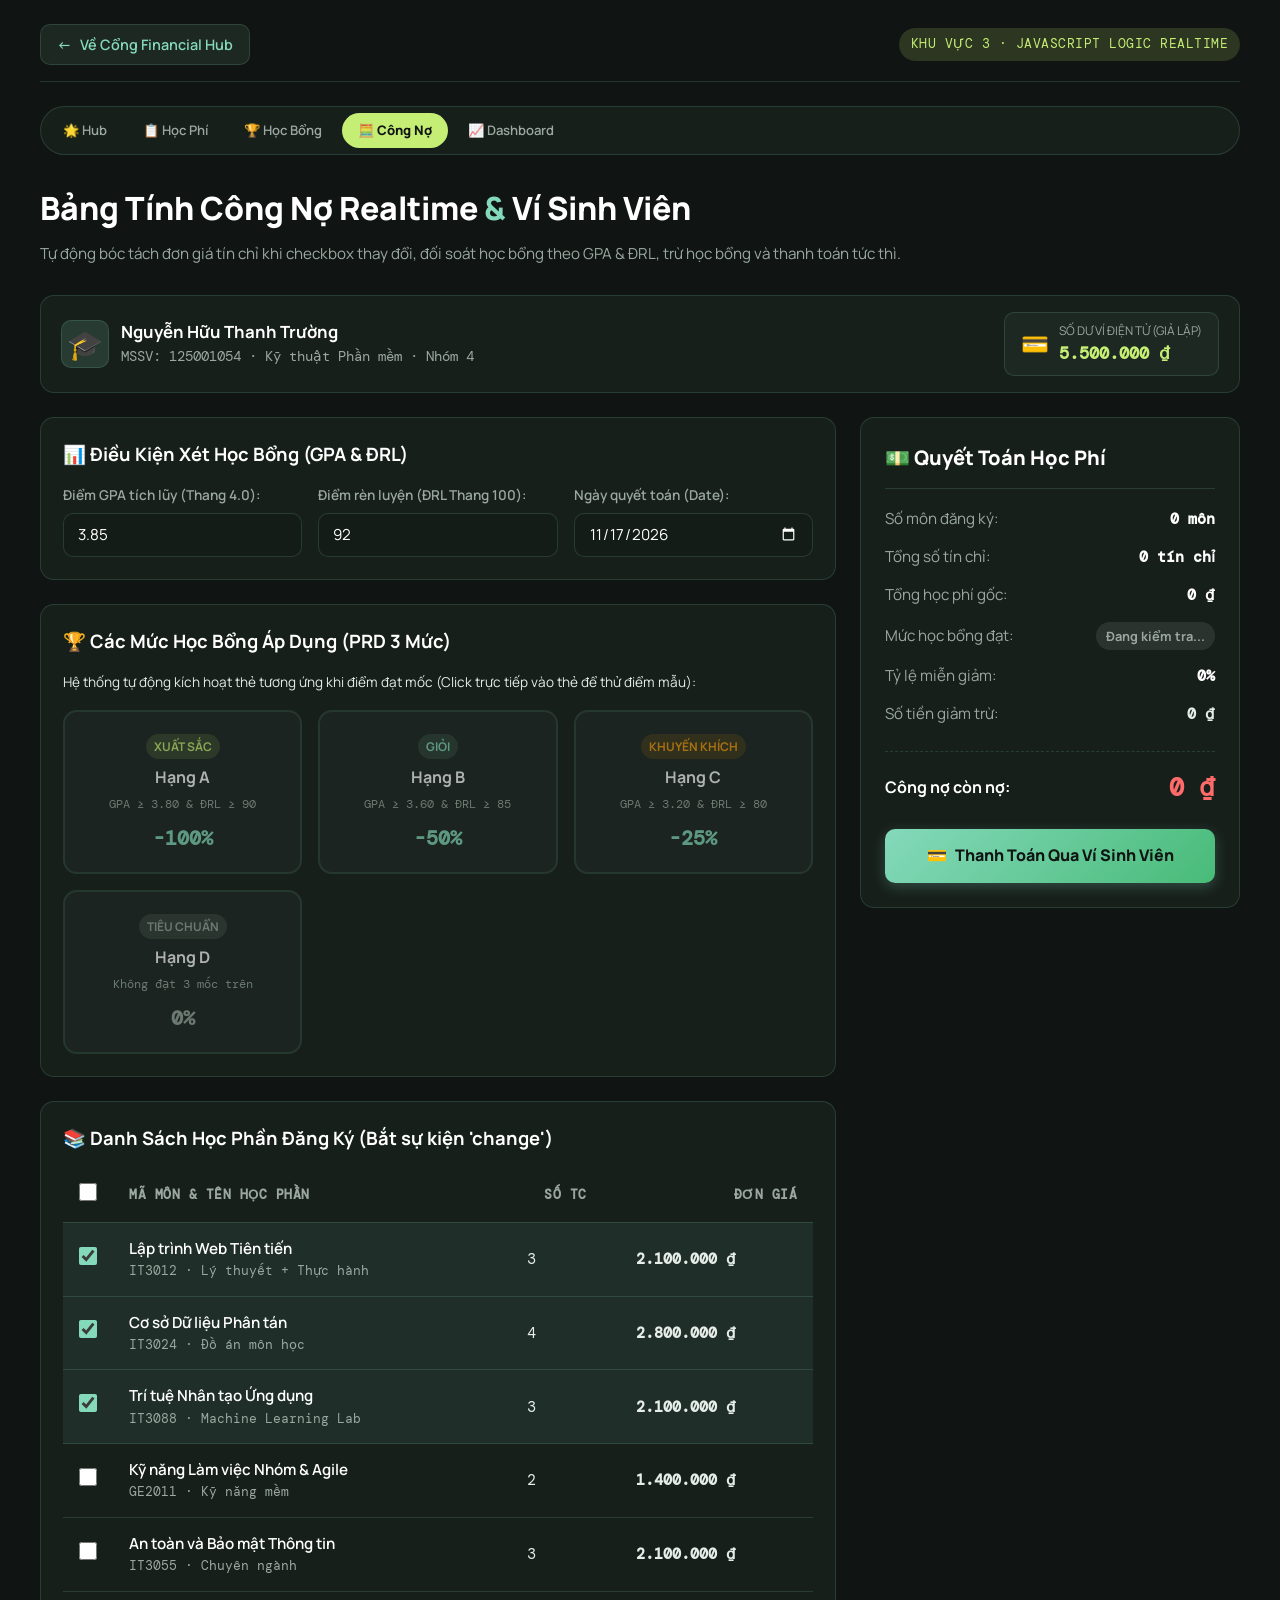
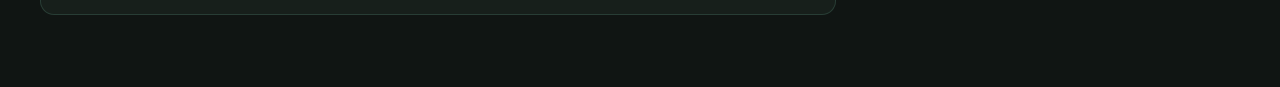
==== commit c6e18517: "style(ui): đồng bộ design system fintech neon dark, dọn sạch style inline và chuẩn hóa điều hướng to" ====
--- a/pages/calculator.html
+++ b/pages/calculator.html
@@ -4,259 +4,298 @@
     <meta charset="utf-8">
     <meta name="viewport" content="width=device-width, initial-scale=1">
     <meta name="theme-color" content="#101513">
-    <title>Bảng Tính Công Nợ Realtime | Financial Hub</title>
-    
+    <title>Bảng Tính Công Nợ Realtime & Ví Sinh Viên | Financial Hub</title>
     <link rel="preconnect" href="https://fonts.googleapis.com">
     <link rel="preconnect" href="https://fonts.gstatic.com" crossorigin>
-    <link href="https://fonts.googleapis.com/css2?family=DM+Mono:wght@400;500&family=Manrope:wght@400;500;600;700;800&display=swap" rel="stylesheet">
+    <link href="https://fonts.googleapis.com/css2?family=DM+Mono:wght@400;500;600&family=Manrope:wght@400;500;600;700;800&display=swap" rel="stylesheet">
     <link rel="stylesheet" href="../css/style.css">
+    <!-- CSS đã được chuyển vào css/style.css -->
   </head>
   <body>
-    <div class="shell">
-      <!-- ═══ HEADER & ĐIỀU HƯỚNG ═══ -->
-      <nav class="site-nav" aria-label="Điều hướng phân hệ">
-        <div class="brand">
-          <a href="../index.html" class="logo-text">💰 Financial Hub</a>
-          <span class="course-label">KHU VỰC 3: TÍNH CÔNG NỢ REALTIME</span>
+    <div class="calc-container">
+      <!-- Breadcrumb Navigation -->
+      <nav class="top-nav">
+        <a href="../index.html" class="btn-back">
+          <span>←</span> Về Cổng Financial Hub
+        </a>
+        <span class="module-tag">KHU VỰC 3 · JAVASCRIPT LOGIC REALTIME</span>
+      </nav>
+
+      <nav class="subpage-nav">
+        <a href="../index.html">🌟 Hub</a>
+        <a href="tuition.html">📋 Học Phí</a>
+        <a href="scholarship.html">🏆 Học Bổng</a>
+        <a href="calculator.html" class="active">🧮 Công Nợ</a>
+        <a href="dashboard.html">📈 Dashboard</a>
+      </nav>
+
+      <!-- Masthead -->
+      <header class="calc-masthead">
+        <h1>Bảng Tính Công Nợ Realtime <span>&</span> Ví Sinh Viên</h1>
+        <p>Tự động bóc tách đơn giá tín chỉ khi checkbox thay đổi, đối soát học bổng theo GPA & ĐRL, trừ học bổng và thanh toán tức thì.</p>
+      </header>
+
+      <!-- Student & Wallet Bar -->
+      <div class="student-bar">
+        <div class="student-badge-info">
+          <div class="student-badge-avatar">🎓</div>
+          <div>
+            <div class="student-badge-name">Nguyễn Hữu Thanh Trường</div>
+            <div class="student-badge-meta">MSSV: 125001054 · Kỹ thuật Phần mềm · Nhóm 4</div>
+          </div>
         </div>
-        <ul class="nav-links">
-          <li><a href="../index.html" class="nav-link">Trang chủ</a></li>
-          <li><a href="tuition.html" class="nav-link">Kê khai học phí</a></li>
-          <li><a href="scholarship.html" class="nav-link">Tra cứu học bổng</a></li>
-          <li><a href="calculator.html" class="nav-link active" aria-current="page">Tính công nợ realtime</a></li>
-          <li><a href="dashboard.html" class="nav-link">Dashboard</a></li>
-        </ul>
-      </nav>
-
-      <!-- ═══ TIÊU ĐỀ KHU VỰC ═══ -->
-      <header class="intro">
-        <p class="eyebrow">JAVASCRIPT LOGIC & REALTIME EVENTS</p>
-        <h1>Tính Toán Công Nợ Học Phí Thời Gian Thực</h1>
-        <p class="lede">Hệ thống bắt sự kiện <code>change</code> trên từng checkbox môn học để tính tổng học phí gốc, tự động áp dụng tỷ lệ miễn giảm theo mức học bổng và hiển thị ngay số tiền công nợ cần nộp.</p>
-      </header>
-
-      <!-- ═══ BẢNG TỔNG KẾT CÔNG NỢ NỔI BẬT (REALTIME DASH) ═══ -->
-      <section class="calc-summary-panel" aria-label="Bảng tổng hợp công nợ">
-        <div class="calc-box">
-          <span class="calc-label">Tổng học phí gốc (A)</span>
-          <span class="calc-value mono" id="calc-gross-tuition">5.400.000 ₫</span>
-          <small class="form-desc" id="calc-credits-count">12 tín chỉ đã chọn</small>
-        </div>
-
-        <div class="calc-box">
-          <span class="calc-label">Mức học bổng áp dụng</span>
-          <span class="calc-value discount mono" id="calc-scholarship-rate">-50%</span>
-          <small class="form-desc" id="calc-scholarship-name">Học bổng Giỏi (GPA 3.65)</small>
-        </div>
-
-        <div class="calc-box">
-          <span class="calc-label">Số tiền được miễn giảm (B)</span>
-          <span class="calc-value discount mono" id="calc-discount-amount">2.700.000 ₫</span>
-          <small class="form-desc">Trừ trực tiếp vào học phí</small>
-        </div>
-
-        <div class="calc-box">
-          <span class="calc-label">Công nợ cần đóng ngay (A - B)</span>
-          <span class="calc-value debt mono" id="calc-final-debt">2.700.000 ₫</span>
-          <small class="form-desc" style="color: var(--lime-accent);">Đã bao gồm chiết khấu học bổng</small>
-        </div>
-      </section>
-
-      <!-- ═══ CẤU HÌNH HỌC BỔNG ĐƯỢC ÁP DỤNG ═══ -->
-      <section class="form-card" aria-labelledby="scholarship-config-title">
-        <header class="form-header">
-          <h2 id="scholarship-config-title" class="form-title">
-            <span>⚙️</span> Cấu Hình Mức Học Bổng Trừ Vào Học Phí
-          </h2>
-          <p class="form-desc">Chọn nhanh mức học bổng hoặc nhập điểm GPA/ĐRL để hệ thống tự động suy ra tỷ lệ khấu trừ.</p>
-        </header>
-
-        <div class="form-grid">
-          <div class="form-group">
-            <label for="select-scholarship-level" class="form-label">Chọn mức học bổng:</label>
-            <select id="select-scholarship-level" class="form-control">
-              <option value="1.0">Học bổng Xuất sắc (Miễn 100% học phí)</option>
-              <option value="0.5" selected>Học bổng Giỏi (Giảm 50% học phí)</option>
-              <option value="0.25">Học bổng Khuyến khích (Giảm 25% học phí)</option>
-              <option value="0.0">Không áp dụng học bổng (0%)</option>
-            </select>
-          </div>
-
-          <div class="form-group">
-            <label for="calc-gpa-input" class="form-label">Hoặc nhập GPA tự động tính:</label>
-            <input type="number" id="calc-gpa-input" class="form-control mono" value="3.65" min="0" max="4.0" step="0.01">
-          </div>
-
-          <div class="form-group">
-            <label for="calc-drl-input" class="form-label">Nhập ĐRL tự động tính:</label>
-            <input type="number" id="calc-drl-input" class="form-control mono" value="88" min="0" max="100" step="1">
-          </div>
-        </div>
-      </section>
-
-      <!-- ═══ BẢNG CHECKBOX MÔN HỌC BẮT SỰ KIỆN CHANGE REALTIME ═══ -->
-      <section class="form-card" aria-labelledby="courses-check-title">
-        <header class="form-header" style="display: flex; justify-content: space-between; align-items: center; flex-wrap: wrap; gap: 1rem;">
+        <div class="wallet-chip">
+          <span style="font-size: 1.4rem;">💳</span>
           <div>
-            <h2 id="courses-check-title" class="form-title">
-              <span>☑️</span> Danh Sách Môn Học Kê Khai (Lắng nghe sự kiện Change)
-            </h2>
-            <p class="form-desc">Tick hoặc bỏ tick vào checkbox của từng môn học để thấy số tiền công nợ cập nhật ngay lập tức.</p>
-          </div>
-          <div>
-            <button type="button" id="btn-toggle-all" class="btn btn-outline" style="font-size: 0.85rem; padding: 0.4rem 0.8rem;">
-              Bỏ chọn tất cả
-            </button>
-          </div>
-        </header>
-
-        <div class="table-container">
-          <table class="data-table" id="calc-table">
-            <thead>
-              <tr>
-                <th scope="col" style="width: 50px;">Tick</th>
-                <th scope="col">Mã học phần</th>
-                <th scope="col">Tên môn học</th>
-                <th scope="col" class="mono">Số tín chỉ</th>
-                <th scope="col" class="mono">Học phí gốc</th>
-                <th scope="col" class="mono">Trạng thái kê khai</th>
-              </tr>
-            </thead>
-            <tbody id="calc-tbody">
-              <!-- Môn 1 -->
-              <tr class="calc-row" data-credits="3" data-fee="1350000">
-                <td>
-                  <label class="custom-check">
-                    <input type="checkbox" class="course-checkbox" checked data-credits="3" data-fee="1350000" aria-label="Chọn Thiết kế Web">
-                  </label>
-                </td>
-                <td class="mono">INT3101</td>
-                <td><strong>Thiết kế & Lập trình Web</strong></td>
-                <td class="mono">3 TC</td>
-                <td class="mono">1.350.000 ₫</td>
-                <td><span style="color: var(--lime-accent);">Đã đăng ký</span></td>
-              </tr>
-
-              <!-- Môn 2 -->
-              <tr class="calc-row" data-credits="4" data-fee="1800000">
-                <td>
-                  <label class="custom-check">
-                    <input type="checkbox" class="course-checkbox" checked data-credits="4" data-fee="1800000" aria-label="Chọn Cơ sở dữ liệu">
-                  </label>
-                </td>
-                <td class="mono">INT3102</td>
-                <td><strong>Cơ sở dữ liệu nâng cao</strong></td>
-                <td class="mono">4 TC</td>
-                <td class="mono">1.800.000 ₫</td>
-                <td><span style="color: var(--lime-accent);">Đã đăng ký</span></td>
-              </tr>
-
-              <!-- Môn 3 -->
-              <tr class="calc-row" data-credits="3" data-fee="1350000">
-                <td>
-                  <label class="custom-check">
-                    <input type="checkbox" class="course-checkbox" checked data-credits="3" data-fee="1350000" aria-label="Chọn Cấu trúc dữ liệu">
-                  </label>
-                </td>
-                <td class="mono">INT3103</td>
-                <td><strong>Cấu trúc dữ liệu & Giải thuật</strong></td>
-                <td class="mono">3 TC</td>
-                <td class="mono">1.350.000 ₫</td>
-                <td><span style="color: var(--lime-accent);">Đã đăng ký</span></td>
-              </tr>
-
-              <!-- Môn 4 -->
-              <tr class="calc-row" data-credits="2" data-fee="900000">
-                <td>
-                  <label class="custom-check">
-                    <input type="checkbox" class="course-checkbox" checked data-credits="2" data-fee="900000" aria-label="Chọn Kỹ năng mềm">
-                  </label>
-                </td>
-                <td class="mono">INT3104</td>
-                <td><strong>Kỹ năng giao tiếp & Thuyết trình</strong></td>
-                <td class="mono">2 TC</td>
-                <td class="mono">900.000 ₫</td>
-                <td><span style="color: var(--lime-accent);">Đã đăng ký</span></td>
-              </tr>
-
-              <!-- Môn 5 -->
-              <tr class="calc-row" data-credits="3" data-fee="1350000">
-                <td>
-                  <label class="custom-check">
-                    <input type="checkbox" class="course-checkbox" data-credits="3" data-fee="1350000" aria-label="Chọn Mạng máy tính">
-                  </label>
-                </td>
-                <td class="mono">INT3105</td>
-                <td><strong>Mạng máy tính căn bản</strong></td>
-                <td class="mono">3 TC</td>
-                <td class="mono">1.350.000 ₫</td>
-                <td><span style="color: var(--text-muted);">Môn tự chọn</span></td>
-              </tr>
-            </tbody>
-          </table>
-        </div>
-      </section>
-
-      <!-- ═══ KHU VỰC THANH TOÁN VÍ SINH VIÊN (PRD TẦM NHÌN DÀI HẠN) ═══ -->
-      <section class="wallet-banner">
-        <div class="wallet-info">
-          <span class="wallet-icon">💳</span>
-          <div>
-            <div class="wallet-label">VÍ ĐIỆN TỬ SINH VIÊN</div>
-            <div class="wallet-balance" id="calc-wallet-balance">5.500.000 VNĐ</div>
-            <small style="color: var(--text-muted);">Số dư khả dụng để trừ công nợ trực tuyến</small>
-          </div>
-        </div>
-        <div class="wallet-actions">
-          <button type="button" class="btn btn-lime" id="btn-open-pay-modal">
-            ⚡ Thanh Toán Ngay Bằng Ví Sinh Viên
-          </button>
-        </div>
-      </section>
-
-      <!-- ═══ MODAL XÁC NHẬN THANH TOÁN VÍ ĐIỆN TỬ ═══ -->
-      <div class="modal-overlay" id="pay-modal" role="dialog" aria-modal="true" aria-labelledby="modal-pay-title">
-        <div class="modal-content">
-          <div class="modal-header">
-            <h3 id="modal-pay-title" style="font-size: 1.25rem; font-weight: 800; color: var(--lime-accent);">
-              Xác Nhận Thanh Toán Học Phí
-            </h3>
-            <button type="button" class="btn-close-modal" id="btn-close-pay-modal" aria-label="Đóng">&times;</button>
-          </div>
-
-          <div style="margin-bottom: 1.5rem;">
-            <p style="color: var(--text-muted); margin-bottom: 1rem;">Giao dịch trừ tiền tự động từ Ví sinh viên để hoàn tất công nợ học kỳ:</p>
-            
-            <div style="background: rgba(0,0,0,0.3); padding: 1rem; border-radius: var(--radius-md); border: 1px solid var(--border-subtle);">
-              <div style="display: flex; justify-content: space-between; margin-bottom: 0.5rem;">
-                <span style="color: var(--text-muted);">Số tiền công nợ:</span>
-                <strong class="mono" id="modal-debt-amount" style="color: var(--danger);">2.700.000 ₫</strong>
-              </div>
-              <div style="display: flex; justify-content: space-between; margin-bottom: 0.5rem;">
-                <span style="color: var(--text-muted);">Số dư ví hiện tại:</span>
-                <strong class="mono" id="modal-current-balance">5.500.000 ₫</strong>
-              </div>
-              <div style="display: flex; justify-content: space-between; border-top: 1px solid var(--border-subtle); padding-top: 0.5rem;">
-                <span style="color: var(--text-muted);">Số dư ví sau khi thanh toán:</span>
-                <strong class="mono" id="modal-after-balance" style="color: var(--lime-accent);">2.800.000 ₫</strong>
-              </div>
-            </div>
-          </div>
-
-          <div style="display: flex; gap: 1rem;">
-            <button type="button" class="btn btn-outline" id="btn-cancel-pay" style="flex: 1;">Hủy bỏ</button>
-            <button type="button" class="btn btn-lime" id="btn-confirm-pay" style="flex: 1;">Xác Nhận Trừ Ví</button>
+            <div class="wallet-chip-label">Số Dư Ví Điện Tử (Giả Lập)</div>
+            <div class="wallet-chip-balance" id="header-wallet-balance">5.500.000 ₫</div>
           </div>
         </div>
       </div>
 
-      <footer class="site-footer">
-        <span>Phân hệ Tra cứu Học phí & Học bổng © 2026</span>
-        <a href="dashboard.html">Xem Dashboard Tổng Quan Tích Hợp →</a>
-      </footer>
+      <!-- Main Grid -->
+      <main class="calc-grid">
+        <!-- Cột Trái: GPA, Thẻ Học Bổng & Môn Học -->
+        <section class="left-pane">
+          <!-- 1. Kê khai Điểm Học Tập & Rèn Luyện (HTML5 Inputs) -->
+          <article class="panel">
+            <h2 class="panel-title">📊 Điều Kiện Xét Học Bổng (GPA & ĐRL)</h2>
+            <div class="form-row">
+              <div class="input-group">
+                <label for="gpa-input">Điểm GPA tích lũy (Thang 4.0):</label>
+                <input 
+                  type="number" 
+                  id="gpa-input" 
+                  class="input-field" 
+                  min="0" 
+                  max="4.0" 
+                  step="0.05" 
+                  value="3.85" 
+                  placeholder="Ví dụ: 3.85"
+                >
+              </div>
+              <div class="input-group">
+                <label for="drl-input">Điểm rèn luyện (ĐRL Thang 100):</label>
+                <input 
+                  type="number" 
+                  id="drl-input" 
+                  class="input-field" 
+                  min="0" 
+                  max="100" 
+                  step="1" 
+                  value="92" 
+                  placeholder="Ví dụ: 92"
+                >
+              </div>
+              <div class="input-group">
+                <label for="calc-date">Ngày quyết toán (Date):</label>
+                <input 
+                  type="date" 
+                  id="calc-date" 
+                  class="input-field" 
+                  value="2026-11-17"
+                >
+              </div>
+            </div>
+          </article>
+
+          <!-- 2. Thẻ hiển thị mức học bổng (CSS3 Cards) -->
+          <article class="panel">
+            <h2 class="panel-title">🏆 Các Mức Học Bổng Áp Dụng (PRD 3 Mức)</h2>
+            <p style="color: var(--text-secondary); font-size: 0.85rem; margin-bottom: 12px;">
+              Hệ thống tự động kích hoạt thẻ tương ứng khi điểm đạt mốc (Click trực tiếp vào thẻ để thử điểm mẫu):
+            </p>
+            <div class="scholarship-grid">
+              <!-- Mức Xuất sắc: 100% -->
+              <div class="scholarship-card tier-excellent" data-tier="tier-excellent" data-sample-gpa="3.85" data-sample-drl="92">
+                <span class="tier-badge">Xuất sắc</span>
+                <h3 class="tier-title">Hạng A</h3>
+                <p class="tier-criteria">GPA ≥ 3.80 & ĐRL ≥ 90</p>
+                <span class="tier-rate">-100%</span>
+              </div>
+
+              <!-- Mức Giỏi: 50% -->
+              <div class="scholarship-card tier-good" data-tier="tier-good" data-sample-gpa="3.65" data-sample-drl="86">
+                <span class="tier-badge">Giỏi</span>
+                <h3 class="tier-title">Hạng B</h3>
+                <p class="tier-criteria">GPA ≥ 3.60 & ĐRL ≥ 85</p>
+                <span class="tier-rate">-50%</span>
+              </div>
+
+              <!-- Mức Khuyến khích: 25% -->
+              <div class="scholarship-card tier-fair" data-tier="tier-fair" data-sample-gpa="3.25" data-sample-drl="82">
+                <span class="tier-badge">Khuyến khích</span>
+                <h3 class="tier-title">Hạng C</h3>
+                <p class="tier-criteria">GPA ≥ 3.20 & ĐRL ≥ 80</p>
+                <span class="tier-rate">-25%</span>
+              </div>
+
+              <!-- Không đạt học bổng -->
+              <div class="scholarship-card tier-none" data-tier="tier-none" data-sample-gpa="2.75" data-sample-drl="75">
+                <span class="tier-badge">Tiêu chuẩn</span>
+                <h3 class="tier-title">Hạng D</h3>
+                <p class="tier-criteria">Không đạt 3 mốc trên</p>
+                <span class="tier-rate">0%</span>
+              </div>
+            </div>
+          </article>
+
+          <!-- 3. Danh sách môn học đăng ký với checkbox Realtime -->
+          <article class="panel">
+            <h2 class="panel-title">📚 Danh Sách Học Phần Đăng Ký (Bắt sự kiện 'change')</h2>
+            <div class="table-wrapper">
+              <table class="subject-table">
+                <thead>
+                  <tr>
+                    <th style="width: 44px; text-align: center;">
+                      <input type="checkbox" id="select-all" title="Chọn tất cả">
+                    </th>
+                    <th>Mã môn & Tên học phần</th>
+                    <th style="text-align: center;">Số TC</th>
+                    <th style="text-align: right;">Đơn giá</th>
+                  </tr>
+                </thead>
+                <tbody id="subject-list">
+                  <tr>
+                    <td style="text-align: center;">
+                      <input type="checkbox" class="subject-checkbox" data-credits="3" data-price="2100000" checked>
+                    </td>
+                    <td>
+                      <div class="course-name">Lập trình Web Tiên tiến</div>
+                      <div class="course-code">IT3012 · Lý thuyết + Thực hành</div>
+                    </td>
+                    <td class="course-credits">3</td>
+                    <td class="course-price">2.100.000 ₫</td>
+                  </tr>
+                  <tr>
+                    <td style="text-align: center;">
+                      <input type="checkbox" class="subject-checkbox" data-credits="4" data-price="2800000" checked>
+                    </td>
+                    <td>
+                      <div class="course-name">Cơ sở Dữ liệu Phân tán</div>
+                      <div class="course-code">IT3024 · Đồ án môn học</div>
+                    </td>
+                    <td class="course-credits">4</td>
+                    <td class="course-price">2.800.000 ₫</td>
+                  </tr>
+                  <tr>
+                    <td style="text-align: center;">
+                      <input type="checkbox" class="subject-checkbox" data-credits="3" data-price="2100000" checked>
+                    </td>
+                    <td>
+                      <div class="course-name">Trí tuệ Nhân tạo Ứng dụng</div>
+                      <div class="course-code">IT3088 · Machine Learning Lab</div>
+                    </td>
+                    <td class="course-credits">3</td>
+                    <td class="course-price">2.100.000 ₫</td>
+                  </tr>
+                  <tr>
+                    <td style="text-align: center;">
+                      <input type="checkbox" class="subject-checkbox" data-credits="2" data-price="1400000">
+                    </td>
+                    <td>
+                      <div class="course-name">Kỹ năng Làm việc Nhóm & Agile</div>
+                      <div class="course-code">GE2011 · Kỹ năng mềm</div>
+                    </td>
+                    <td class="course-credits">2</td>
+                    <td class="course-price">1.400.000 ₫</td>
+                  </tr>
+                  <tr>
+                    <td style="text-align: center;">
+                      <input type="checkbox" class="subject-checkbox" data-credits="3" data-price="2100000">
+                    </td>
+                    <td>
+                      <div class="course-name">An toàn và Bảo mật Thông tin</div>
+                      <div class="course-code">IT3055 · Chuyên ngành</div>
+                    </td>
+                    <td class="course-credits">3</td>
+                    <td class="course-price">2.100.000 ₫</td>
+                  </tr>
+                </tbody>
+              </table>
+            </div>
+          </article>
+        </section>
+
+        <!-- Cột Phải: Bảng Quyết Toán & Nút Thanh Toán Ví -->
+        <aside class="right-pane">
+          <div class="summary-box">
+            <h2 class="summary-header">💵 Quyết Toán Học Phí</h2>
+            <div class="summary-rows">
+              <div class="summary-row">
+                <span class="summary-label">Số môn đăng ký:</span>
+                <span class="summary-val" id="selected-count">0 môn</span>
+              </div>
+              <div class="summary-row">
+                <span class="summary-label">Tổng số tín chỉ:</span>
+                <span class="summary-val" id="total-credits">0 tín chỉ</span>
+              </div>
+              <div class="summary-row">
+                <span class="summary-label">Tổng học phí gốc:</span>
+                <span class="summary-val" id="total-tuition">0 ₫</span>
+              </div>
+              <div class="summary-row">
+                <span class="summary-label">Mức học bổng đạt:</span>
+                <span id="scholarship-name" class="badge-discount badge-none">Đang kiểm tra...</span>
+              </div>
+              <div class="summary-row">
+                <span class="summary-label">Tỷ lệ miễn giảm:</span>
+                <span class="summary-val" id="scholarship-rate">0%</span>
+              </div>
+              <div class="summary-row">
+                <span class="summary-label">Số tiền giảm trừ:</span>
+                <span class="summary-val" style="color: var(--lime);" id="scholarship-discount">0 ₫</span>
+              </div>
+              <div class="summary-row debt-row">
+                <span class="debt-label">Công nợ còn nợ:</span>
+                <span class="debt-value" id="remaining-debt">0 ₫</span>
+              </div>
+            </div>
+
+            <button type="button" class="btn-wallet-pay" id="btn-open-wallet">
+              <span>💳</span> Thanh Toán Qua Ví Sinh Viên
+            </button>
+          </div>
+        </aside>
+      </main>
     </div>
 
-    <!-- Script tính công nợ realtime -->
-    <script src="../js/calculator.js" defer></script>
+    <!-- Modal Thanh Toán Ví Sinh Viên (Giả Lập) -->
+    <div class="modal-backdrop" id="wallet-modal">
+      <div class="modal-box">
+        <h3 class="modal-title"><span>💳</span> Xác Nhận Thanh Toán Học Phí</h3>
+        <p class="modal-desc">Số tiền công nợ sẽ được trừ trực tiếp từ số dư ví điện tử sinh viên của bạn.</p>
+
+        <div class="modal-bill">
+          <div class="bill-row">
+            <span>Sinh viên:</span>
+            <strong>Nguyễn Hữu Thanh Trường</strong>
+          </div>
+          <div class="bill-row">
+            <span>Số dư ví hiện tại:</span>
+            <strong id="modal-wallet-balance" style="color: var(--lime);">5.500.000 ₫</strong>
+          </div>
+          <div class="bill-row">
+            <span>Công nợ cần thanh toán:</span>
+            <strong id="modal-pay-amount" style="color: var(--danger);">0 ₫</strong>
+          </div>
+          <div class="bill-row highlight">
+            <span>Số dư ví sau thanh toán:</span>
+            <strong id="modal-remaining-balance">5.500.000 ₫</strong>
+          </div>
+        </div>
+
+        <div class="modal-actions">
+          <button type="button" class="btn-cancel" id="btn-close-modal">Hủy bỏ</button>
+          <button type="button" class="btn-confirm" id="btn-confirm-pay">Xác Nhận Trừ Ví</button>
+        </div>
+      </div>
+    </div>
+
+    <!-- Toast Notification -->
+    <div class="toast" id="toast-msg"></div>
+
+    <!-- Script Logic Của Thành Viên 4 -->
+    <script src="../js/calculator.js"></script>
   </body>
 </html>
--- a/css/style.css
+++ b/css/style.css
@@ -1,874 +1,1936 @@
-/* ============================================================
-   FINANCIAL HUB - STYLE.CSS
-   Design System: Dark Mode (#101513), Mint (#84d9bb), Lime (#c5ee75)
-   Fonts: Manrope (Body/Headings) + DM Mono (Numbers/Codes)
-   ============================================================ */
-
-/* ---------- 1. DESIGN TOKENS ---------- */
-:root {
-  --bg-base: #101513;
-  --bg-surface: #151c19;
-  --bg-card: #18221e;
-  --bg-card-hover: #1e2b26;
-  --bg-input: #121815;
-  
-  --border-subtle: #23312a;
-  --border-focus: #84d9bb;
-  --border-active: #c5ee75;
-  
-  --mint-primary: #84d9bb;
-  --mint-glow: rgba(132, 217, 187, 0.25);
-  --lime-accent: #c5ee75;
-  --lime-glow: rgba(197, 238, 117, 0.25);
-  --gold-accent: #fcd34d;
-  --gold-glow: rgba(252, 211, 77, 0.25);
-  
-  --text-main: #f3f7f4;
-  --text-muted: #8fa397;
-  --text-dim: #5c6e64;
-  
-  --danger: #ff6b6b;
-  --warning: #ffd166;
-  --success: #84d9bb;
-  --info: #38bdf8;
-  
-  --radius-sm: 6px;
-  --radius-md: 12px;
-  --radius-lg: 18px;
-  --radius-xl: 24px;
-  
-  --shadow-card: 0 4px 20px rgba(0, 0, 0, 0.35);
-  --shadow-glow-mint: 0 0 25px rgba(132, 217, 187, 0.2);
-  --shadow-glow-lime: 0 0 25px rgba(197, 238, 117, 0.25);
-  --shadow-glow-gold: 0 0 30px rgba(252, 211, 77, 0.3);
-  
-  --font-sans: 'Manrope', -apple-system, BlinkMacSystemFont, 'Segoe UI', Roboto, sans-serif;
-  --font-mono: 'DM Mono', monospace;
-  --transition: all 0.2s cubic-bezier(0.4, 0, 0.2, 1);
-}
-
-/* ---------- 2. RESET & BASE ---------- */
-*, *::before, *::after {
-  box-sizing: border-box;
-  margin: 0;
-  padding: 0;
-}
+/**
+ * ==============================================================================
+ * FINANCIAL HUB - MAIN STYLESHEET (CSS3)
+ * File: css/style.css
+ * Bố cục Cards, Table, Form Kê Khai, Modal Ví & Responsive Design (BEM Standard)
+ * ==============================================================================
+ */
+
+@import url('reset.css');
+@import url('variables.css');
 
 body {
-  font-family: var(--font-sans);
-  background-color: var(--bg-base);
-  color: var(--text-main);
+  background-color: var(--color-bg-body);
+  color: var(--color-text-main);
+  font-family: var(--font-family-sans);
   line-height: 1.6;
-  min-height: 100vh;
-  -webkit-font-smoothing: antialiased;
-}
-
-a {
-  color: var(--mint-primary);
-  text-decoration: none;
-  transition: var(--transition);
-}
-
-a:hover {
-  color: var(--lime-accent);
-}
-
-button, input, select, textarea {
-  font-family: inherit;
-  font-size: 1rem;
-}
-
-.mono {
-  font-family: var(--font-mono);
-}
-
-.visually-hidden {
-  position: absolute;
-  width: 1px;
-  height: 1px;
-  padding: 0;
-  margin: -1px;
-  overflow: hidden;
-  clip: rect(0, 0, 0, 0);
-  white-space: nowrap;
-  border: 0;
-}
-
-/* ---------- 3. LAYOUT SHELL & MASTHEAD (FOR INDEX & COMMON) ---------- */
-.shell {
-  max-width: 1200px;
+  padding: 24px 16px 48px;
+}
+
+/* ==============================================================================
+   LAYOUT CONTAINER
+   ============================================================================== */
+.hub-container {
+  max-width: 1240px;
   margin: 0 auto;
-  padding: 2rem 1.5rem 4rem;
-}
-
-.masthead {
-  display: flex;
-  align-items: center;
+}
+
+/* ==============================================================================
+   HEADER COMPONENT
+   ============================================================================== */
+.hub-header {
+  margin-bottom: 28px;
+}
+
+.hub-header__top {
+  display: flex;
   justify-content: space-between;
-  padding: 1.25rem 1.5rem;
-  background: var(--bg-surface);
-  border: 1px solid var(--border-subtle);
+  align-items: center;
+  flex-wrap: wrap;
+  gap: 16px;
+  padding-bottom: 16px;
+  border-bottom: 1px solid var(--color-border);
+  margin-bottom: 24px;
+}
+
+.hub-header__brand {
+  display: flex;
+  align-items: center;
+  gap: 12px;
+}
+
+.hub-header__logo-icon {
+  font-size: 2rem;
+  background: var(--color-mint-dim);
+  width: 44px;
+  height: 44px;
+  display: flex;
+  align-items: center;
+  justify-content: center;
+  border-radius: var(--radius-md);
+  border: 1px solid var(--color-border);
+}
+
+.hub-header__title {
+  font-size: 1.1rem;
+  font-weight: 800;
+  color: var(--color-text-white);
+  letter-spacing: -0.2px;
+}
+
+.hub-header__badge {
+  font-family: var(--font-family-mono);
+  font-size: 0.75rem;
+  color: var(--color-mint);
+  text-transform: uppercase;
+}
+
+.hub-header__wallet {
+  display: flex;
+  align-items: center;
+  gap: 12px;
+  background: var(--color-bg-surface);
+  border: 1px solid var(--color-border);
+  padding: 8px 16px;
   border-radius: var(--radius-lg);
-  margin-bottom: 2.5rem;
-}
-
-.brand {
+}
+
+.hub-header__wallet-label {
+  font-size: 0.75rem;
+  color: var(--color-text-dim);
+  text-transform: uppercase;
+}
+
+.hub-header__wallet-value {
+  font-family: var(--font-family-mono);
+  font-size: 1.1rem;
+  font-weight: 700;
+  color: var(--color-lime);
+}
+
+.hub-hero {
+  margin-bottom: 24px;
+}
+
+.hub-hero__eyebrow {
+  font-family: var(--font-family-mono);
+  font-size: 0.8rem;
+  color: var(--color-lime);
+  text-transform: uppercase;
+  letter-spacing: 0.5px;
+  margin-bottom: 6px;
+}
+
+.hub-hero__heading {
+  font-size: 2.1rem;
+  font-weight: 800;
+  color: var(--color-text-white);
+  line-height: 1.25;
+  margin-bottom: 10px;
+}
+
+.hub-hero__heading span {
+  color: var(--color-mint);
+}
+
+.hub-hero__description {
+  color: var(--color-text-dim);
+  font-size: 0.95rem;
+  max-width: 820px;
+}
+
+/* ==============================================================================
+   MAIN GRID (CỘT TRÁI: FORM, CARDS, TABLE / CỘT PHẢI: QUYẾT TOÁN)
+   ============================================================================== */
+.hub-main-grid {
+  display: grid;
+  grid-template-columns: 1fr 380px;
+  gap: 24px;
+}
+
+@media (max-width: 992px) {
+  .hub-main-grid {
+    grid-template-columns: 1fr;
+  }
+}
+
+/* ==============================================================================
+   SECTION PANELS
+   ============================================================================== */
+.hub-panel {
+  background: var(--color-bg-surface);
+  border: 1px solid var(--color-border);
+  border-radius: var(--radius-xl);
+  padding: 24px;
+  margin-bottom: 24px;
+  box-shadow: var(--shadow-sm);
+}
+
+.hub-panel__header {
+  display: flex;
+  align-items: center;
+  justify-content: space-between;
+  margin-bottom: 18px;
+}
+
+.hub-panel__title {
+  font-size: 1.15rem;
+  font-weight: 700;
+  color: var(--color-text-white);
+  display: flex;
+  align-items: center;
+  gap: 10px;
+}
+
+.hub-panel__tag {
+  font-family: var(--font-family-mono);
+  font-size: 0.75rem;
+  background: var(--color-mint-dim);
+  color: var(--color-mint);
+  padding: 4px 10px;
+  border-radius: var(--radius-pill);
+}
+
+/* ==============================================================================
+   1. FORM KÊ KHAI HỌC PHÍ (HTML5 INPUT TYPES: DATE, NUMBER)
+   ============================================================================== */
+.declaration-form {
+  display: grid;
+  grid-template-columns: repeat(auto-fit, minmax(220px, 1fr));
+  gap: 16px;
+}
+
+.declaration-form__group {
   display: flex;
   flex-direction: column;
-  gap: 0.25rem;
-}
-
-.logo-text {
-  font-size: 1.25rem;
-  font-weight: 800;
-  color: var(--lime-accent);
-  letter-spacing: -0.5px;
-}
-
-.course-label {
-  font-size: 0.75rem;
-  font-family: var(--font-mono);
-  color: var(--text-muted);
-  letter-spacing: 0.5px;
-}
-
-.user-badge {
-  display: flex;
-  align-items: center;
-  gap: 0.75rem;
-  background: var(--bg-card);
-  padding: 0.5rem 1rem;
-  border: 1px solid var(--border-subtle);
-  border-radius: var(--radius-md);
-}
-
-.badge-avatar {
-  font-size: 1.5rem;
-}
-
-.badge-info {
-  display: flex;
-  flex-direction: column;
-}
-
-.badge-info strong {
-  font-size: 0.9rem;
-  color: var(--text-main);
-}
-
-.badge-info small {
-  font-size: 0.75rem;
-  color: var(--text-muted);
-}
-
-/* Nav Bar cho các trang con */
-.site-nav {
-  display: flex;
-  align-items: center;
-  justify-content: space-between;
-  padding: 1rem 1.5rem;
-  background: var(--bg-surface);
-  border: 1px solid var(--border-subtle);
-  border-radius: var(--radius-lg);
-  margin-bottom: 2rem;
-}
-
-.nav-links {
-  display: flex;
-  gap: 1.25rem;
-  list-style: none;
-}
-
-.nav-link {
-  font-size: 0.9rem;
-  font-weight: 600;
-  color: var(--text-muted);
-  padding: 0.4rem 0.75rem;
-  border-radius: var(--radius-sm);
-}
-
-.nav-link:hover, .nav-link.active {
-  color: var(--lime-accent);
-  background: rgba(197, 238, 117, 0.1);
-}
-
-/* Hero Section */
-.intro {
-  margin-bottom: 2.5rem;
-}
-
-.eyebrow {
-  font-family: var(--font-mono);
-  font-size: 0.8rem;
-  font-weight: 600;
-  color: var(--mint-primary);
-  text-transform: uppercase;
-  letter-spacing: 1.5px;
-  margin-bottom: 0.75rem;
-}
-
-.intro h1 {
-  font-size: clamp(2rem, 5vw, 3.25rem);
-  font-weight: 800;
-  line-height: 1.15;
-  letter-spacing: -1px;
-  margin-bottom: 1rem;
-}
-
-.intro h1 span {
-  color: var(--lime-accent);
-}
-
-.lede {
-  font-size: 1.1rem;
-  color: var(--text-muted);
-  max-width: 820px;
-}
-
-/* Wallet Banner */
-.wallet-banner {
-  display: flex;
-  align-items: center;
-  justify-content: space-between;
-  background: linear-gradient(135deg, #15261e 0%, #172a24 100%);
-  border: 1px solid #2d4538;
-  padding: 1.5rem 2rem;
-  border-radius: var(--radius-lg);
-  margin-bottom: 2.5rem;
-  box-shadow: var(--shadow-card);
-}
-
-.wallet-info {
-  display: flex;
-  align-items: center;
-  gap: 1.25rem;
-}
-
-.wallet-icon {
-  font-size: 2.5rem;
-}
-
-.wallet-label {
-  font-size: 0.75rem;
-  font-family: var(--font-mono);
-  color: var(--mint-primary);
-  letter-spacing: 1px;
-  font-weight: 700;
-}
-
-.wallet-balance {
-  font-size: 1.75rem;
-  font-weight: 800;
-  font-family: var(--font-mono);
-  color: var(--lime-accent);
-}
-
-.btn-wallet-action {
-  background: rgba(132, 217, 187, 0.12);
-  border: 1px solid var(--mint-primary);
-  color: var(--mint-primary);
-  padding: 0.75rem 1.25rem;
-  border-radius: var(--radius-md);
-  font-weight: 700;
-  cursor: pointer;
-  transition: var(--transition);
-}
-
-.btn-wallet-action:hover {
-  background: var(--mint-primary);
-  color: var(--bg-base);
-}
-
-/* Hub Grid 4 Cards */
-.hub-grid {
-  display: grid;
-  grid-template-columns: repeat(auto-fit, minmax(260px, 1fr));
-  gap: 1.5rem;
-  margin-bottom: 3rem;
-}
-
-.hub-card {
-  display: flex;
-  flex-direction: column;
-  background: var(--bg-card);
-  border: 1px solid var(--border-subtle);
-  border-radius: var(--radius-lg);
-  padding: 1.75rem;
-  transition: var(--transition);
-  position: relative;
-  overflow: hidden;
-}
-
-.hub-card:hover {
-  transform: translateY(-5px);
-  border-color: var(--mint-primary);
-  box-shadow: var(--shadow-glow-mint);
-}
-
-.hub-icon {
-  font-size: 2rem;
-  margin-bottom: 1rem;
-}
-
-.hub-card strong {
-  font-size: 1.15rem;
-  color: var(--text-main);
-  margin-bottom: 0.5rem;
-}
-
-.hub-card small {
-  color: var(--text-muted);
-  font-size: 0.85rem;
-  line-height: 1.5;
-  margin-bottom: 1.5rem;
-  flex-grow: 1;
-}
-
-.hub-tag {
-  font-family: var(--font-mono);
-  font-size: 0.7rem;
-  font-weight: 700;
-  color: var(--lime-accent);
-  background: rgba(197, 238, 117, 0.1);
-  padding: 0.35rem 0.6rem;
-  border-radius: var(--radius-sm);
-  width: fit-content;
-}
-
-/* Team roles section in index */
-.lesson-section {
-  background: var(--bg-surface);
-  border: 1px solid var(--border-subtle);
-  border-radius: var(--radius-lg);
-  padding: 2rem;
-  margin-bottom: 3rem;
-}
-
-.section-heading {
-  display: flex;
-  justify-content: space-between;
-  align-items: center;
-  margin-bottom: 1.5rem;
-  padding-bottom: 1rem;
-  border-bottom: 1px solid var(--border-subtle);
-}
-
-.section-heading h2 {
-  font-size: 1.25rem;
-  font-weight: 700;
-}
-
-.section-heading span {
-  font-family: var(--font-mono);
-  font-size: 0.75rem;
-  color: var(--mint-primary);
-}
-
-.lesson-list {
-  display: flex;
-  flex-direction: column;
-  gap: 1rem;
-}
-
-.lesson-link {
-  display: flex;
-  align-items: center;
-  gap: 1.25rem;
-  padding: 1rem 1.25rem;
-  background: var(--bg-card);
-  border: 1px solid var(--border-subtle);
-  border-radius: var(--radius-md);
-  transition: var(--transition);
-}
-
-.lesson-link:hover {
-  border-color: var(--border-focus);
-}
-
-.lesson-number {
-  font-family: var(--font-mono);
-  font-size: 1.2rem;
-  font-weight: 700;
-  color: var(--lime-accent);
-  width: 32px;
-}
-
-.lesson-copy {
-  display: flex;
-  flex-direction: column;
-  flex-grow: 1;
-}
-
-.lesson-copy strong {
-  font-size: 0.95rem;
-  color: var(--text-main);
-}
-
-.lesson-copy small {
-  font-size: 0.8rem;
-  color: var(--text-muted);
-}
-
-.site-footer {
-  display: flex;
-  justify-content: space-between;
-  align-items: center;
-  font-size: 0.85rem;
-  color: var(--text-dim);
-  padding-top: 1.5rem;
-  border-top: 1px solid var(--border-subtle);
-}
-
-/* ---------- 4. FORM ELEMENTS & CONTROLS ---------- */
-.form-card {
-  background: var(--bg-card);
-  border: 1px solid var(--border-subtle);
-  border-radius: var(--radius-lg);
-  padding: 2rem;
-  box-shadow: var(--shadow-card);
-  margin-bottom: 2rem;
-}
-
-.form-header {
-  margin-bottom: 1.5rem;
-  padding-bottom: 1rem;
-  border-bottom: 1px solid var(--border-subtle);
-}
-
-.form-title {
-  font-size: 1.35rem;
-  font-weight: 800;
-  display: flex;
-  align-items: center;
-  gap: 0.5rem;
-}
-
-.form-desc {
-  font-size: 0.9rem;
-  color: var(--text-muted);
-  margin-top: 0.25rem;
-}
-
-.form-grid {
-  display: grid;
-  grid-template-columns: repeat(auto-fit, minmax(240px, 1fr));
-  gap: 1.25rem;
-}
-
-.form-group {
-  display: flex;
-  flex-direction: column;
-  gap: 0.4rem;
-}
-
-.form-label {
+  gap: 6px;
+}
+
+.declaration-form__label {
   font-size: 0.85rem;
   font-weight: 600;
-  color: var(--text-muted);
-}
-
-.form-label.required::after {
-  content: " *";
-  color: var(--danger);
-}
-
-.form-control {
-  background: var(--bg-input);
-  border: 1px solid var(--border-subtle);
-  border-radius: var(--radius-sm);
-  color: var(--text-main);
-  padding: 0.65rem 0.9rem;
+  color: var(--color-text-dim);
+}
+
+.declaration-form__input {
+  background: var(--color-bg-input);
+  border: 1px solid var(--color-border);
+  border-radius: var(--radius-md);
+  color: var(--color-text-white);
+  padding: 10px 14px;
   font-size: 0.95rem;
-  outline: none;
-  transition: var(--transition);
-}
-
-.form-control:focus {
-  border-color: var(--mint-primary);
-  box-shadow: 0 0 0 3px rgba(132, 217, 187, 0.15);
-}
-
-/* Color indicator on date and number */
-input[type="date"]::-webkit-calendar-picker-indicator {
-  filter: invert(1);
+  font-family: var(--font-family-mono);
+  transition: var(--transition-normal);
+}
+
+.declaration-form__input:focus {
+  border-color: var(--color-border-active);
+  box-shadow: var(--shadow-neon-mint);
+}
+
+.declaration-form__input[readonly] {
+  background: rgba(255, 255, 255, 0.03);
+  color: var(--color-text-dim);
+  cursor: not-allowed;
+}
+
+/* ==============================================================================
+   2. CSS3 CARDS - HIỂN THỊ MỨC HỌC BỔNG THEO GPA & ĐRL
+   ============================================================================== */
+.scholarship-desc {
+  font-size: 0.875rem;
+  color: var(--color-text-dim);
+  margin-bottom: 14px;
+}
+
+.scholarship-cards {
+  display: grid;
+  grid-template-columns: repeat(auto-fit, minmax(170px, 1fr));
+  gap: 16px;
+}
+
+.scholarship-card {
+  position: relative;
+  background: var(--color-bg-card);
+  border: 2px solid var(--color-border);
+  border-radius: var(--radius-lg);
+  padding: 18px 14px;
+  text-align: center;
   cursor: pointer;
-}
-
-.btn {
-  display: inline-flex;
-  align-items: center;
-  justify-content: center;
-  gap: 0.5rem;
-  padding: 0.75rem 1.5rem;
-  border-radius: var(--radius-md);
+  transition: var(--transition-normal);
+  display: flex;
+  flex-direction: column;
+  align-items: center;
+}
+
+.scholarship-card:hover {
+  transform: translateY(-4px);
+  background: var(--color-bg-card-hover);
+  border-color: var(--color-border-hover);
+  box-shadow: var(--shadow-md);
+}
+
+/* Trạng thái Active khi đạt điểm chuẩn */
+.scholarship-card--active {
+  border-color: var(--color-mint);
+  background: linear-gradient(180deg, rgba(132, 217, 187, 0.18) 0%, var(--color-bg-card) 100%);
+  box-shadow: var(--shadow-neon-mint);
+  transform: translateY(-4px);
+}
+
+.scholarship-card--active::after {
+  content: "✓ Đang áp dụng";
+  position: absolute;
+  top: -10px;
+  right: 10px;
+  background: var(--color-mint);
+  color: #101513;
+  font-size: 0.7rem;
+  font-weight: 800;
+  padding: 2px 8px;
+  border-radius: var(--radius-pill);
+}
+
+.scholarship-card__tag {
+  font-size: 0.75rem;
   font-weight: 700;
-  border: none;
-  cursor: pointer;
-  transition: var(--transition);
-}
-
-.btn-primary {
-  background: var(--mint-primary);
-  color: var(--bg-base);
-}
-
-.btn-primary:hover {
-  background: #9be2c8;
-  box-shadow: var(--shadow-glow-mint);
-}
-
-.btn-lime {
-  background: var(--lime-accent);
-  color: var(--bg-base);
-}
-
-.btn-lime:hover {
-  background: #d4f391;
-  box-shadow: var(--shadow-glow-lime);
-}
-
-.btn-outline {
-  background: transparent;
-  border: 1px solid var(--border-subtle);
-  color: var(--text-muted);
-}
-
-.btn-outline:hover {
-  border-color: var(--mint-primary);
-  color: var(--text-main);
-}
-
-/* ---------- 5. TABLE STYLES (TUITION & CALCULATOR) ---------- */
-.table-container {
-  width: 100%;
+  padding: 3px 10px;
+  border-radius: var(--radius-pill);
+  margin-bottom: 8px;
+  text-transform: uppercase;
+  font-family: var(--font-family-mono);
+}
+
+.scholarship-card--excellent .scholarship-card__tag {
+  background: var(--color-lime-dim);
+  color: var(--color-lime);
+}
+
+.scholarship-card--good .scholarship-card__tag {
+  background: var(--color-mint-dim);
+  color: var(--color-mint);
+}
+
+.scholarship-card--fair .scholarship-card__tag {
+  background: var(--color-amber-dim);
+  color: var(--color-amber);
+}
+
+.scholarship-card--none .scholarship-card__tag {
+  background: rgba(154, 168, 161, 0.15);
+  color: var(--color-text-dim);
+}
+
+.scholarship-card__name {
+  font-size: 1.05rem;
+  font-weight: 700;
+  color: var(--color-text-white);
+  margin-bottom: 4px;
+}
+
+.scholarship-card__condition {
+  font-size: 0.75rem;
+  color: var(--color-text-dim);
+  font-family: var(--font-family-mono);
+  margin-bottom: 10px;
+}
+
+.scholarship-card__discount {
+  font-family: var(--font-family-mono);
+  font-size: 1.35rem;
+  font-weight: 800;
+  color: var(--color-mint);
+}
+
+.scholarship-card--none .scholarship-card__discount {
+  color: var(--color-text-dim);
+}
+
+/* ==============================================================================
+   3. BẢNG MÔN HỌC & CHECKBOX REALTIME
+   ============================================================================== */
+.tuition-table-responsive {
   overflow-x: auto;
-  border: 1px solid var(--border-subtle);
-  border-radius: var(--radius-md);
-  background: var(--bg-card);
-  margin-bottom: 1.5rem;
-}
-
-.data-table {
+}
+
+.tuition-table {
   width: 100%;
   border-collapse: collapse;
+}
+
+.tuition-table__header {
+  font-family: var(--font-family-mono);
+  font-size: 0.75rem;
+  text-transform: uppercase;
+  color: var(--color-text-dim);
+  padding: 12px 14px;
+  border-bottom: 1px solid var(--color-border);
   text-align: left;
-}
-
-.data-table th, .data-table td {
-  padding: 1rem 1.25rem;
-  border-bottom: 1px solid var(--border-subtle);
-}
-
-.data-table thead th {
-  background: #141c18;
-  font-family: var(--font-mono);
+  letter-spacing: 0.5px;
+}
+
+.tuition-table__cell {
+  padding: 14px;
+  border-bottom: 1px solid var(--color-border);
+  vertical-align: middle;
+}
+
+.tuition-table__row:hover .tuition-table__cell {
+  background: rgba(255, 255, 255, 0.02);
+}
+
+.tuition-table__row--selected .tuition-table__cell {
+  background: rgba(132, 217, 187, 0.05);
+}
+
+.tuition-table__checkbox {
+  width: 18px;
+  height: 18px;
+  cursor: pointer;
+  accent-color: var(--color-mint);
+}
+
+.tuition-table__course-title {
+  font-weight: 600;
+  color: var(--color-text-white);
+}
+
+.tuition-table__course-meta {
+  font-family: var(--font-family-mono);
+  font-size: 0.8rem;
+  color: var(--color-text-dim);
+}
+
+.tuition-table__credits {
+  font-family: var(--font-family-mono);
+  text-align: center;
+  font-weight: 600;
+}
+
+.tuition-table__price {
+  font-family: var(--font-family-mono);
+  font-weight: 700;
+  text-align: right;
+  color: var(--color-text-main);
+  white-space: nowrap;
+}
+
+/* ==============================================================================
+   4. SIDEBAR QUYẾT TOÁN CÔNG NỢ REALTIME
+   ============================================================================== */
+.summary-panel {
+  position: sticky;
+  top: 24px;
+  background: var(--color-bg-surface);
+  border: 1px solid var(--color-border);
+  border-radius: var(--radius-xl);
+  padding: 24px;
+  box-shadow: var(--shadow-md);
+}
+
+.summary-panel__header {
+  font-size: 1.25rem;
+  font-weight: 800;
+  color: var(--color-text-white);
+  padding-bottom: 16px;
+  margin-bottom: 18px;
+  border-bottom: 1px solid var(--color-border);
+}
+
+.summary-list {
+  display: flex;
+  flex-direction: column;
+  gap: 14px;
+}
+
+.summary-item {
+  display: flex;
+  justify-content: space-between;
+  align-items: center;
+  font-size: 0.95rem;
+}
+
+.summary-item__label {
+  color: var(--color-text-dim);
+}
+
+.summary-item__value {
+  font-family: var(--font-family-mono);
+  font-weight: 700;
+  color: var(--color-text-white);
+}
+
+.summary-item__badge {
   font-size: 0.8rem;
   font-weight: 700;
-  color: var(--mint-primary);
-  text-transform: uppercase;
-  letter-spacing: 0.5px;
-}
-
-.data-table tbody tr {
-  transition: var(--transition);
-}
-
-.data-table tbody tr:hover {
-  background: rgba(132, 217, 187, 0.04);
-}
-
-.data-table tfoot th, .data-table tfoot td {
-  background: #131a17;
-  font-family: var(--font-mono);
-  font-size: 0.95rem;
-  font-weight: 700;
-  color: var(--text-main);
-}
-
-.data-table tfoot tr.highlight-row td,
-.data-table tfoot tr.highlight-row th {
-  font-size: 1.15rem;
-  color: var(--lime-accent);
-  background: rgba(197, 238, 117, 0.08);
-  border-top: 2px solid var(--lime-accent);
-}
-
-/* Checkbox tùy chỉnh */
-.custom-check {
-  display: inline-flex;
-  align-items: center;
-  cursor: pointer;
-  user-select: none;
-}
-
-.custom-check input[type="checkbox"] {
-  appearance: none;
-  -webkit-appearance: none;
-  width: 20px;
-  height: 20px;
-  background: var(--bg-input);
-  border: 1.5px solid var(--border-subtle);
-  border-radius: var(--radius-sm);
-  display: grid;
-  place-content: center;
-  cursor: pointer;
-  transition: var(--transition);
-}
-
-.custom-check input[type="checkbox"]:checked {
-  background: var(--lime-accent);
-  border-color: var(--lime-accent);
-}
-
-.custom-check input[type="checkbox"]:checked::before {
-  content: "✔";
-  color: var(--bg-base);
-  font-size: 12px;
+  padding: 3px 10px;
+  border-radius: var(--radius-pill);
+}
+
+.summary-item__badge--excellent {
+  background: var(--color-lime-dim);
+  color: var(--color-lime);
+}
+
+.summary-item__badge--good {
+  background: var(--color-mint-dim);
+  color: var(--color-mint);
+}
+
+.summary-item__badge--fair {
+  background: var(--color-amber-dim);
+  color: var(--color-amber);
+}
+
+.summary-item__badge--none {
+  background: rgba(154, 168, 161, 0.15);
+  color: var(--color-text-dim);
+}
+
+.summary-debt {
+  margin-top: 10px;
+  padding-top: 18px;
+  border-top: 1px dashed var(--color-border);
+}
+
+.summary-debt__label {
+  font-size: 1rem;
+  font-weight: 800;
+  color: var(--color-text-white);
+}
+
+.summary-debt__amount {
+  font-family: var(--font-family-mono);
+  font-size: 1.6rem;
   font-weight: 900;
-}
-
-/* ---------- 6. SCHOLARSHIP CARDS LAYOUT (CSS3 SPECIALIST) ---------- */
-.scholarship-grid {
-  display: grid;
-  grid-template-columns: repeat(auto-fit, minmax(320px, 1fr));
-  gap: 2rem;
-  margin: 2rem 0;
-}
-
-.scholarship-card {
-  background: var(--bg-card);
-  border: 2px solid var(--border-subtle);
-  border-radius: var(--radius-xl);
-  padding: 2.25rem 2rem;
-  display: flex;
-  flex-direction: column;
-  position: relative;
-  transition: all 0.35s cubic-bezier(0.175, 0.885, 0.32, 1.275);
-  box-shadow: var(--shadow-card);
-  opacity: 0.65;
-  filter: grayscale(30%);
-}
-
-.scholarship-card:hover {
-  transform: translateY(-8px);
-  opacity: 0.9;
-  filter: grayscale(0%);
-}
-
-/* TRẠNG THÁI ACTIVE: PHÁT SÁNG VIỀN NEON KHI ĐẠT ĐIỀU KIỆN */
-.scholarship-card.active {
-  opacity: 1;
-  filter: grayscale(0%);
-  transform: translateY(-10px) scale(1.02);
-}
-
-/* Mức 1: Xuất sắc (Gold/Lime Neon Glow) */
-.card-excellence.active {
-  border-color: var(--gold-accent);
-  box-shadow: var(--shadow-glow-gold);
-  background: linear-gradient(180deg, #242b1a 0%, #17221b 100%);
-}
-
-/* Mức 2: Giỏi (Lime Glow) */
-.card-verygood.active {
-  border-color: var(--lime-accent);
-  box-shadow: var(--shadow-glow-lime);
-  background: linear-gradient(180deg, #1c2b22 0%, #16201b 100%);
-}
-
-/* Mức 3: Khuyến khích (Mint Glow) */
-.card-good.active {
-  border-color: var(--mint-primary);
-  box-shadow: var(--shadow-glow-mint);
-  background: linear-gradient(180deg, #182823 0%, #151e1a 100%);
-}
-
-.card-badge-status {
-  position: absolute;
-  top: 1.5rem;
-  right: 1.5rem;
-  padding: 0.35rem 0.75rem;
-  border-radius: var(--radius-sm);
-  font-family: var(--font-mono);
-  font-size: 0.75rem;
-  font-weight: 800;
-  text-transform: uppercase;
-}
-
-.card-badge-status.achieved {
-  background: var(--lime-accent);
-  color: var(--bg-base);
-  box-shadow: 0 0 10px rgba(197, 238, 117, 0.5);
-}
-
-.card-badge-status.locked {
-  background: rgba(255, 255, 255, 0.08);
-  color: var(--text-muted);
-}
-
-.card-medal {
-  font-size: 3rem;
-  margin-bottom: 1rem;
-}
-
-.card-title {
-  font-size: 1.5rem;
-  font-weight: 800;
-  margin-bottom: 0.5rem;
-}
-
-.card-discount {
-  font-family: var(--font-mono);
-  font-size: 2.25rem;
-  font-weight: 900;
-  margin-bottom: 1.5rem;
-}
-
-.card-excellence .card-discount { color: var(--gold-accent); }
-.card-verygood .card-discount { color: var(--lime-accent); }
-.card-good .card-discount { color: var(--mint-primary); }
-
-.card-criteria {
-  list-style: none;
-  display: flex;
-  flex-direction: column;
-  gap: 0.75rem;
-  margin-bottom: 1.5rem;
-  padding: 1.25rem;
-  background: rgba(0, 0, 0, 0.25);
+  color: var(--color-danger);
+}
+
+.summary-debt__amount--zero {
+  color: var(--color-lime);
+}
+
+.summary-pay-btn {
+  width: 100%;
+  margin-top: 24px;
+  padding: 14px;
+  background: linear-gradient(135deg, var(--color-mint) 0%, #48bb78 100%);
+  color: #101513;
+  font-size: 1rem;
+  font-weight: 800;
   border-radius: var(--radius-md);
-  border: 1px solid rgba(255, 255, 255, 0.05);
-}
-
-.criteria-item {
-  display: flex;
-  align-items: center;
-  gap: 0.6rem;
-  font-size: 0.9rem;
-}
-
-.criteria-icon {
-  font-weight: 800;
-}
-
-.criteria-met {
-  color: var(--lime-accent);
-}
-
-.criteria-unmet {
-  color: var(--text-dim);
-}
-
-/* ---------- 7. CALCULATOR REALTIME SUMMARY BOX ---------- */
-.calc-summary-panel {
-  display: grid;
-  grid-template-columns: repeat(auto-fit, minmax(240px, 1fr));
-  gap: 1.5rem;
-  background: var(--bg-surface);
-  border: 1px solid var(--border-subtle);
-  border-radius: var(--radius-lg);
-  padding: 1.75rem;
-  margin-bottom: 2rem;
-}
-
-.calc-box {
-  display: flex;
-  flex-direction: column;
-  gap: 0.4rem;
-}
-
-.calc-label {
-  font-family: var(--font-mono);
-  font-size: 0.8rem;
-  color: var(--text-muted);
-  text-transform: uppercase;
-}
-
-.calc-value {
-  font-family: var(--font-mono);
-  font-size: 1.85rem;
-  font-weight: 800;
-  color: var(--text-main);
-}
-
-.calc-value.highlight {
-  color: var(--lime-accent);
-}
-
-.calc-value.discount {
-  color: var(--gold-accent);
-}
-
-.calc-value.debt {
-  color: var(--danger);
-}
-
-/* ---------- 8. MODAL THANH TOÁN VÍ SINH VIÊN ---------- */
-.modal-overlay {
+  display: flex;
+  align-items: center;
+  justify-content: center;
+  gap: 8px;
+  transition: var(--transition-normal);
+  box-shadow: 0 4px 14px rgba(132, 217, 187, 0.25);
+}
+
+.summary-pay-btn:hover {
+  transform: translateY(-2px);
+  box-shadow: 0 8px 20px rgba(132, 217, 187, 0.35);
+}
+
+/* Animation khi số tiền cập nhật */
+.value-pulse {
+  animation: pulseValue 0.4s ease-out;
+}
+
+@keyframes pulseValue {
+  0% { transform: scale(1.08); color: var(--color-lime); }
+  100% { transform: scale(1); }
+}
+
+/* ==============================================================================
+   5. MODAL THANH TOÁN VÍ SINH VIÊN
+   ============================================================================== */
+.wallet-modal-backdrop {
   position: fixed;
   top: 0;
   left: 0;
   width: 100%;
   height: 100%;
-  background: rgba(0, 0, 0, 0.75);
-  backdrop-filter: blur(6px);
+  background: rgba(16, 21, 19, 0.85);
+  backdrop-filter: blur(5px);
   display: none;
-  place-content: center;
+  justify-content: center;
+  align-items: center;
   z-index: 1000;
-}
-
-.modal-overlay.open {
+  padding: 16px;
+}
+
+.wallet-modal-backdrop.is-open {
+  display: flex;
+}
+
+.wallet-modal {
+  background: var(--color-bg-surface);
+  border: 1px solid var(--color-border-hover);
+  border-radius: var(--radius-xl);
+  width: 100%;
+  max-width: 480px;
+  padding: 28px;
+  box-shadow: var(--shadow-lg);
+  animation: modalEnter 0.25s ease-out;
+}
+
+@keyframes modalEnter {
+  from { transform: scale(0.95); opacity: 0; }
+  to { transform: scale(1); opacity: 1; }
+}
+
+.wallet-modal__title {
+  font-size: 1.25rem;
+  font-weight: 800;
+  color: var(--color-text-white);
+  margin-bottom: 8px;
+}
+
+.wallet-modal__desc {
+  font-size: 0.875rem;
+  color: var(--color-text-dim);
+  margin-bottom: 18px;
+}
+
+.wallet-modal__bill {
+  background: var(--color-bg-card);
+  border: 1px solid var(--color-border);
+  border-radius: var(--radius-md);
+  padding: 16px;
+  display: flex;
+  flex-direction: column;
+  gap: 10px;
+  margin-bottom: 22px;
+}
+
+.wallet-modal__bill-row {
+  display: flex;
+  justify-content: space-between;
+  font-size: 0.9rem;
+}
+
+.wallet-modal__bill-row--total {
+  padding-top: 8px;
+  border-top: 1px solid var(--color-border);
+  font-weight: 700;
+  color: var(--color-text-white);
+}
+
+.wallet-modal__actions {
+  display: flex;
+  gap: 12px;
+}
+
+.wallet-modal__btn-confirm {
+  flex: 1;
+  padding: 12px;
+  background: var(--color-mint);
+  color: #101513;
+  font-weight: 800;
+  border-radius: var(--radius-md);
+  transition: var(--transition-fast);
+}
+
+.wallet-modal__btn-confirm:hover {
+  background: var(--color-lime);
+}
+
+.wallet-modal__btn-cancel {
+  padding: 12px 20px;
+  background: var(--color-bg-card);
+  color: var(--color-text-dim);
+  border: 1px solid var(--color-border);
+  border-radius: var(--radius-md);
+  font-weight: 600;
+  transition: var(--transition-fast);
+}
+
+.wallet-modal__btn-cancel:hover {
+  color: var(--color-text-white);
+  background: var(--color-bg-card-hover);
+}
+
+/* Toast Notification */
+.hub-toast {
+  position: fixed;
+  bottom: 24px;
+  right: 24px;
+  background: var(--color-bg-surface);
+  border: 1px solid var(--color-mint);
+  border-radius: var(--radius-md);
+  padding: 14px 20px;
+  color: var(--color-text-white);
+  font-size: 0.9rem;
+  box-shadow: var(--shadow-lg);
+  transform: translateY(100px);
+  opacity: 0;
+  transition: var(--transition-normal);
+  z-index: 1100;
+}
+
+.hub-toast--visible {
+  transform: translateY(0);
+  opacity: 1;
+}
+
+.hub-toast--error {
+  border-color: var(--color-danger);
+}
+
+
+/* ==============================================================================
+   SUBPAGE SHARED LAYOUT — dùng chung cho pages/*.html
+   (.shell, .masthead, .back-link, .course-label, .user-badge, .exercise-head,
+    .workbench, .controls, .field, input/select/button global,
+    .scholarship-grid, .scholarship-card (old HTML), .stats-row, .stat-card,
+    .summary-bar, .exercise-nav, .site-footer, .prompt-box, .result,
+    .subpage-nav pill tabs)
+   ============================================================================== */
+
+/* ── Khung bọc trang con ─────────────────────────────────────────────────── */
+.shell {
+  max-width: 1200px;
+  margin: 0 auto;
+  padding: 28px 16px 56px;
+}
+
+/* ── Masthead (header dải ngang trên) ───────────────────────────────────── */
+.masthead {
+  display: flex;
+  justify-content: space-between;
+  align-items: center;
+  flex-wrap: wrap;
+  gap: 12px;
+  padding-bottom: 20px;
+  margin-bottom: 24px;
+  border-bottom: 1px solid var(--color-border);
+}
+
+/* ── Nút quay lại ───────────────────────────────────────────────────────── */
+.back-link {
+  font-family: var(--font-family-mono);
+  font-size: 0.75rem;
+  font-weight: 600;
+  color: var(--color-mint);
+  text-decoration: none;
+  text-transform: uppercase;
+  letter-spacing: 0.5px;
+  display: inline-flex;
+  align-items: center;
+  gap: 6px;
+  padding: 6px 12px;
+  border: 1px solid var(--color-border);
+  border-radius: var(--radius-md);
+  background: var(--color-bg-card);
+  transition: var(--transition-fast);
+}
+
+.back-link:hover {
+  border-color: var(--color-mint);
+  background: var(--color-mint-dim);
+  transform: translateX(-2px);
+}
+
+/* ── Nhãn module ────────────────────────────────────────────────────────── */
+.course-label {
+  font-family: var(--font-family-mono);
+  font-size: 0.72rem;
+  color: var(--color-text-dim);
+  text-transform: uppercase;
+  letter-spacing: 0.6px;
+}
+
+/* ── Badge sinh viên ────────────────────────────────────────────────────── */
+.user-badge {
+  display: flex;
+  align-items: center;
+  gap: 10px;
+}
+
+.badge-avatar {
+  font-size: 1.5rem;
+  background: var(--color-mint-dim);
+  width: 42px;
+  height: 42px;
+  display: flex;
+  align-items: center;
+  justify-content: center;
+  border-radius: var(--radius-md);
+  border: 1px solid var(--color-border);
+}
+
+.badge-info strong {
+  display: block;
+  font-weight: 700;
+  font-size: 0.95rem;
+  color: var(--color-text-white);
+  line-height: 1.3;
+}
+
+.badge-info small {
+  font-family: var(--font-family-mono);
+  font-size: 0.75rem;
+  color: var(--color-text-dim);
+}
+
+/* ── Vùng tiêu đề bài tập ───────────────────────────────────────────────── */
+.exercise-head {
+  margin-bottom: 28px;
+}
+
+.exercise-head .eyebrow,
+.eyebrow {
+  font-family: var(--font-family-mono);
+  font-size: 0.78rem;
+  font-weight: 600;
+  color: var(--color-lime);
+  text-transform: uppercase;
+  letter-spacing: 0.6px;
+  margin-bottom: 8px;
+}
+
+.exercise-head h1 {
+  font-size: 2rem;
+  font-weight: 800;
+  color: var(--color-text-white);
+  line-height: 1.25;
+  margin-bottom: 10px;
+}
+
+.exercise-head h1 span {
+  color: var(--color-mint);
+}
+
+.exercise-head > p {
+  font-size: 0.95rem;
+  color: var(--color-text-dim);
+  max-width: 760px;
+  line-height: 1.6;
+}
+
+/* ── Workbench (khung khu vực bài) ─────────────────────────────────────── */
+.workbench {
+  background: var(--color-bg-surface);
+  border: 1px solid var(--color-border);
+  border-radius: var(--radius-xl);
+  padding: 24px;
+  margin-bottom: 20px;
+  box-shadow: var(--shadow-sm);
+}
+
+.workbench h2 {
+  font-size: 1rem;
+  font-weight: 700;
+  color: var(--color-text-white);
+  margin-bottom: 18px;
+  display: flex;
+  align-items: center;
+  gap: 8px;
+}
+
+/* ── Hàng controls (flex inputs) ───────────────────────────────────────── */
+.controls {
+  display: flex;
+  flex-wrap: wrap;
+  gap: 12px;
+  align-items: flex-end;
+}
+
+/* ── Field wrapper ──────────────────────────────────────────────────────── */
+.field {
+  display: flex;
+  flex-direction: column;
+  gap: 6px;
+  flex: 1 1 160px;
+}
+
+.field label {
+  font-size: 0.82rem;
+  font-weight: 600;
+  color: var(--color-text-dim);
+  line-height: 1;
+}
+
+/* ── Global form elements (input, select, textarea) ─────────────────────── */
+input[type="text"],
+input[type="number"],
+input[type="date"],
+input[type="email"],
+input[type="password"],
+select {
+  height: 44px;
+  background: var(--color-bg-input);
+  border: 1px solid var(--color-border);
+  border-radius: var(--radius-md);
+  color: var(--color-text-white);
+  padding: 0 14px;
+  font-family: var(--font-family-sans);
+  font-size: 0.95rem;
+  transition: var(--transition-fast);
+  outline: none;
+  width: 100%;
+  box-sizing: border-box;
+}
+
+input[type="text"]:focus,
+input[type="number"]:focus,
+input[type="date"]:focus,
+input[type="email"]:focus,
+input[type="password"]:focus,
+select:focus {
+  border-color: var(--color-mint);
+  box-shadow: var(--shadow-neon-mint);
+}
+
+/* Fix icon lịch và spinner trên nền tối */
+input[type="date"],
+input[type="number"],
+select {
+  color-scheme: dark;
+}
+
+/* ── Generic button ──────────────────────────────────────────────────────── */
+button:not([class]),
+button.btn-primary,
+#btn-check-scholarship,
+#btn-add-course,
+#btn-dashboard-update {
+  height: 44px;
+  padding: 0 20px;
+  background: var(--color-lime);
+  color: #101513;
+  font-family: var(--font-family-sans);
+  font-size: 0.9rem;
+  font-weight: 800;
+  border: none;
+  border-radius: var(--radius-md);
+  cursor: pointer;
+  transition: var(--transition-fast);
+  white-space: nowrap;
+  flex-shrink: 0;
+}
+
+button:not([class]):hover,
+button.btn-primary:hover,
+#btn-check-scholarship:hover,
+#btn-add-course:hover,
+#btn-dashboard-update:hover {
+  background: #d4fa7c;
+  transform: translateY(-1px);
+  box-shadow: 0 4px 12px rgba(197, 238, 117, 0.3);
+}
+
+/* Nút xóa hàng nhỏ */
+.btn-del-row {
+  background: none;
+  border: 1px solid var(--color-border);
+  color: var(--color-text-dim);
+  border-radius: var(--radius-sm);
+  width: 28px;
+  height: 28px;
+  cursor: pointer;
+  font-size: 1rem;
+  display: flex;
+  align-items: center;
+  justify-content: center;
+  transition: var(--transition-fast);
+  padding: 0;
+}
+
+.btn-del-row:hover {
+  border-color: var(--color-danger);
+  color: var(--color-danger);
+  background: var(--color-danger-dim);
+}
+
+/* ── Bảng học phí (global .tuition-table) ───────────────────────────────── */
+.tuition-table {
+  width: 100%;
+  border-collapse: collapse;
+  font-size: 0.93rem;
+}
+
+.tuition-table th {
+  font-family: var(--font-family-mono);
+  font-size: 0.75rem;
+  text-transform: uppercase;
+  color: var(--color-text-dim);
+  padding: 10px 14px;
+  border-bottom: 1px solid var(--color-border);
+  text-align: left;
+  letter-spacing: 0.5px;
+  font-weight: 600;
+}
+
+.tuition-table td {
+  padding: 14px 16px;
+  border-bottom: 1px solid var(--color-border);
+  vertical-align: middle;
+}
+
+.tuition-table tr:hover td {
+  background: rgba(255, 255, 255, 0.025);
+}
+
+/* Dòng được tick — mint highlight */
+.tuition-table tr.selected td,
+.tuition-table tr:has(input[type="checkbox"]:checked) td {
+  background: rgba(132, 217, 187, 0.08);
+}
+
+/* Cột tiền tệ (DM Mono, căn phải) */
+.tuition-table td.money,
+.tuition-table th.money {
+  font-family: var(--font-family-mono);
+  font-weight: 600;
+  text-align: right;
+  white-space: nowrap;
+}
+
+/* Checkbox accent */
+.tuition-table input[type="checkbox"] {
+  width: 17px;
+  height: 17px;
+  accent-color: var(--color-mint);
+  cursor: pointer;
+}
+
+/* ── Scholarship grid (old HTML: .scholarship-grid + .scholarship-card.gold/silver/bronze) */
+.scholarship-grid {
   display: grid;
-}
-
-.modal-content {
-  background: var(--bg-surface);
-  border: 1px solid var(--mint-primary);
-  box-shadow: var(--shadow-glow-mint);
+  grid-template-columns: repeat(auto-fit, minmax(190px, 1fr));
+  gap: 16px;
+  margin-top: 16px;
+}
+
+/* Base card */
+.scholarship-card {
+  position: relative;
+  background: var(--color-bg-card);
+  border: 2px solid var(--color-border);
+  border-radius: var(--radius-lg);
+  padding: 22px 16px 18px;
+  text-align: center;
+  cursor: pointer;
+  transition: var(--transition-smooth);
+  display: flex;
+  flex-direction: column;
+  align-items: center;
+  opacity: 0.65;         /* Inactive state */
+}
+
+.scholarship-card:hover {
+  transform: translateY(-3px);
+  background: var(--color-bg-card-hover);
+  border-color: var(--color-border-hover);
+  box-shadow: var(--shadow-md);
+  opacity: 0.85;
+}
+
+/* Active state (old HTML uses .active, BEM uses --active) */
+.scholarship-card.active,
+.scholarship-card--active {
+  opacity: 1;
+  transform: translateY(-4px);
+  border-color: var(--color-mint);
+  background: linear-gradient(180deg, rgba(132, 217, 187, 0.18) 0%, var(--color-bg-card) 100%);
+  box-shadow: var(--shadow-neon-mint);
+}
+
+.scholarship-card.active::after,
+.scholarship-card--active::after {
+  content: "✓ Đang áp dụng";
+  position: absolute;
+  top: -11px;
+  right: 10px;
+  background: var(--color-mint);
+  color: #101513;
+  font-size: 0.7rem;
+  font-weight: 800;
+  padding: 2px 10px;
+  border-radius: var(--radius-pill);
+  font-family: var(--font-family-mono);
+}
+
+/* Gold tier (xuất sắc) */
+.scholarship-card.gold.active,
+.scholarship-card.gold--active {
+  border-color: var(--color-lime);
+  background: linear-gradient(180deg, rgba(197, 238, 117, 0.18) 0%, var(--color-bg-card) 100%);
+  box-shadow: var(--shadow-neon-lime);
+}
+
+.scholarship-card.gold.active::after,
+.scholarship-card.gold--active::after {
+  background: var(--color-lime);
+}
+
+/* Card emoji icon */
+.card-emoji {
+  font-size: 2rem;
+  margin-bottom: 8px;
+  line-height: 1;
+}
+
+/* Card title */
+.card-title {
+  font-weight: 700;
+  font-size: 0.95rem;
+  color: var(--color-text-white);
+  margin-bottom: 4px;
+}
+
+/* GPA requirement */
+.card-gpa {
+  font-family: var(--font-family-mono);
+  font-size: 0.72rem;
+  color: var(--color-text-dim);
+  margin-bottom: 10px;
+}
+
+/* Percentage */
+.card-percent {
+  font-family: var(--font-family-mono);
+  font-size: 1.75rem;
+  font-weight: 800;
+  color: var(--color-lime);
+  line-height: 1;
+}
+
+.scholarship-card.silver .card-percent {
+  color: var(--color-mint);
+}
+
+.scholarship-card.bronze .card-percent {
+  color: var(--color-amber);
+}
+
+/* Amount subtitle */
+.card-amount {
+  font-family: var(--font-family-mono);
+  font-size: 0.75rem;
+  color: var(--color-text-dim);
+  margin-top: 6px;
+}
+
+/* ── Stats row (dashboard overview) ─────────────────────────────────────── */
+.stats-row {
+  display: grid;
+  grid-template-columns: repeat(auto-fit, minmax(170px, 1fr));
+  gap: 14px;
+  margin: 20px 0;
+}
+
+.stat-card {
+  background: var(--color-bg-card);
+  border: 1px solid var(--color-border);
+  border-radius: var(--radius-lg);
+  padding: 18px 16px;
+  transition: var(--transition-fast);
+}
+
+.stat-card:hover {
+  border-color: var(--color-border-hover);
+  box-shadow: var(--shadow-sm);
+}
+
+.stat-label {
+  font-family: var(--font-family-mono);
+  font-size: 0.72rem;
+  text-transform: uppercase;
+  color: var(--color-text-dim);
+  letter-spacing: 0.5px;
+  margin-bottom: 8px;
+}
+
+.stat-value {
+  font-size: 1.5rem;
+  font-weight: 800;
+  color: var(--color-text-white);
+  font-family: var(--font-family-mono);
+  line-height: 1.1;
+}
+
+.stat-value.lime  { color: var(--color-lime); }
+.stat-value.mint  { color: var(--color-mint); }
+.stat-value.gold  { color: var(--color-amber); }
+.stat-value.error { color: var(--color-danger); }
+
+/* ── Summary bar (tổng kết / kết quả thanh toán) ───────────────────────── */
+.summary-bar {
+  display: flex;
+  justify-content: space-between;
+  align-items: center;
+  flex-wrap: wrap;
+  gap: 16px;
+  margin-top: 20px;
+  padding: 18px 24px;
+  border: 2px solid var(--color-lime);
+  border-radius: var(--radius-lg);
+  background: rgba(197, 238, 117, 0.06);
+}
+
+.summary-bar .label {
+  font-family: var(--font-family-mono);
+  font-size: 0.78rem;
+  color: var(--color-text-dim);
+  text-transform: uppercase;
+  letter-spacing: 0.4px;
+}
+
+.summary-bar .total {
+  font-family: var(--font-family-mono);
+  font-size: 1.6rem;
+  font-weight: 800;
+  color: var(--color-lime);
+  white-space: nowrap;
+}
+
+.summary-bar.debt {
+  border-color: var(--color-danger);
+  background: var(--color-danger-dim);
+}
+
+.summary-bar.debt .total {
+  color: var(--color-danger);
+}
+
+.summary-bar.paid {
+  border-color: var(--color-mint);
+  background: var(--color-mint-dim);
+}
+
+.summary-bar.paid .total {
+  color: var(--color-mint);
+}
+
+/* ── Pill-tab subpage navigation ─────────────────────────────────────────── */
+.subpage-nav {
+  display: flex;
+  flex-wrap: wrap;
+  gap: 4px;
+  padding: 6px;
+  background: var(--color-bg-surface);
+  border: 1px solid var(--color-border);
+  border-radius: var(--radius-pill);
+  margin-bottom: 28px;
+}
+
+.subpage-nav a {
+  display: inline-block;
+  padding: 7px 16px;
+  border-radius: var(--radius-pill);
+  font-size: 0.82rem;
+  font-weight: 600;
+  color: var(--color-text-dim);
+  text-decoration: none;
+  transition: var(--transition-fast);
+  white-space: nowrap;
+}
+
+.subpage-nav a:hover {
+  color: var(--color-text-white);
+  background: rgba(255, 255, 255, 0.07);
+}
+
+.subpage-nav a.active {
+  background: var(--color-lime);
+  color: #101513;
+  font-weight: 800;
+}
+
+/* ── Exercise navigation (prev / next) ──────────────────────────────────── */
+.exercise-nav {
+  display: flex;
+  justify-content: space-between;
+  align-items: center;
+  gap: 12px;
+  margin-top: 28px;
+  padding-top: 20px;
+  border-top: 1px solid var(--color-border);
+}
+
+.exercise-nav a {
+  font-size: 0.85rem;
+  color: var(--color-mint);
+  text-decoration: none;
+  font-weight: 600;
+  transition: var(--transition-fast);
+}
+
+.exercise-nav a:hover {
+  color: var(--color-lime);
+}
+
+/* ── Site footer ─────────────────────────────────────────────────────────── */
+.site-footer {
+  display: flex;
+  justify-content: space-between;
+  flex-wrap: wrap;
+  gap: 8px 24px;
+  padding-top: 28px;
+  margin-top: 24px;
+  border-top: 1px solid var(--color-border);
+  color: var(--color-text-dim);
+  font-family: var(--font-family-mono);
+  font-size: 0.68rem;
+}
+
+.site-footer a {
+  color: var(--color-mint);
+  text-decoration: none;
+}
+
+.site-footer a:hover {
+  color: var(--color-lime);
+}
+
+/* ── Prompt box (PRD requirement callout) ───────────────────────────────── */
+.prompt-box {
+  margin-top: 16px;
+  padding: 14px 16px;
+  border-left: 3px solid var(--color-lime);
+  background: rgba(197, 238, 117, 0.07);
+  border-radius: 0 var(--radius-md) var(--radius-md) 0;
+  color: var(--color-text-dim);
+  font-size: 0.85rem;
+  line-height: 1.6;
+}
+
+.prompt-box strong {
+  color: var(--color-text-main);
+}
+
+.prompt-box code {
+  font-family: var(--font-family-mono);
+  background: rgba(255, 255, 255, 0.07);
+  padding: 1px 5px;
+  border-radius: 4px;
+  font-size: 0.82rem;
+}
+
+/* ── Result box (output từ JS) ───────────────────────────────────────────── */
+.result {
+  min-height: 52px;
+  margin-top: 16px;
+  padding: 14px 16px;
+  border-left: 3px solid var(--color-mint);
+  background: var(--color-bg-body);
+  border-radius: 0 var(--radius-md) var(--radius-md) 0;
+  font-family: var(--font-family-mono);
+  font-size: 0.88rem;
+  color: var(--color-text-main);
+  line-height: 1.5;
+  transition: var(--transition-fast);
+}
+
+.result:empty::before {
+  content: "Kết quả sẽ xuất hiện ở đây.";
+  color: var(--color-text-muted);
+  font-style: italic;
+}
+
+.result.error {
+  border-left-color: var(--color-danger);
+  color: var(--color-danger);
+}
+
+.result.success {
+  border-left-color: var(--color-lime);
+}
+
+/* ── Calculator page specific classes ──────────────────────────────────── */
+/* (di chuyển từ <style> inline của calculator.html) */
+
+.calc-container {
+  max-width: 1200px;
+  margin: 0 auto;
+}
+
+.top-nav {
+  display: flex;
+  justify-content: space-between;
+  align-items: center;
+  margin-bottom: 24px;
+  padding-bottom: 16px;
+  border-bottom: 1px solid var(--color-border);
+}
+
+.btn-back {
+  display: inline-flex;
+  align-items: center;
+  gap: 8px;
+  background: var(--color-bg-card);
+  color: var(--color-mint);
+  text-decoration: none;
+  padding: 8px 16px;
+  border-radius: var(--radius-md);
+  font-size: 0.9rem;
+  font-weight: 600;
+  border: 1px solid var(--color-border);
+  transition: var(--transition-fast);
+}
+
+.btn-back:hover {
+  background: var(--color-mint-dim);
+  border-color: var(--color-mint);
+  transform: translateX(-2px);
+}
+
+.module-tag {
+  font-family: var(--font-family-mono);
+  font-size: 0.8rem;
+  background: var(--color-lime-dim);
+  color: var(--color-lime);
+  padding: 6px 12px;
+  border-radius: var(--radius-pill);
+  letter-spacing: 0.5px;
+}
+
+.calc-masthead {
+  margin-bottom: 28px;
+}
+
+.calc-masthead h1 {
+  font-size: 2rem;
+  font-weight: 800;
+  margin-bottom: 8px;
+  color: var(--color-text-white);
+}
+
+.calc-masthead h1 span {
+  color: var(--color-mint);
+}
+
+.calc-masthead p {
+  color: var(--color-text-dim);
+  font-size: 0.95rem;
+}
+
+.student-bar {
+  background: var(--color-bg-surface);
+  border: 1px solid var(--color-border);
+  border-radius: var(--radius-lg);
+  padding: 16px 20px;
+  display: flex;
+  justify-content: space-between;
+  align-items: center;
+  flex-wrap: wrap;
+  gap: 16px;
+  margin-bottom: 24px;
+}
+
+.student-badge-info {
+  display: flex;
+  align-items: center;
+  gap: 12px;
+}
+
+.student-badge-avatar {
+  font-size: 1.8rem;
+  background: var(--color-mint-dim);
+  width: 48px;
+  height: 48px;
+  display: flex;
+  align-items: center;
+  justify-content: center;
+  border-radius: var(--radius-md);
+  border: 1px solid var(--color-border);
+}
+
+.student-badge-name {
+  font-weight: 700;
+  font-size: 1.05rem;
+  color: var(--color-text-white);
+}
+
+.student-badge-meta {
+  font-size: 0.85rem;
+  color: var(--color-text-dim);
+  font-family: var(--font-family-mono);
+}
+
+.wallet-chip {
+  display: flex;
+  align-items: center;
+  gap: 10px;
+  background: var(--color-bg-card);
+  border: 1px solid var(--color-border);
+  padding: 8px 16px;
+  border-radius: var(--radius-md);
+}
+
+.wallet-chip-label {
+  font-size: 0.75rem;
+  color: var(--color-text-dim);
+  text-transform: uppercase;
+}
+
+.wallet-chip-balance {
+  font-family: var(--font-family-mono);
+  font-weight: 700;
+  color: var(--color-lime);
+  font-size: 1.05rem;
+}
+
+.calc-grid {
+  display: grid;
+  grid-template-columns: 1fr 380px;
+  gap: 24px;
+}
+
+@media (max-width: 960px) {
+  .calc-grid {
+    grid-template-columns: 1fr;
+  }
+}
+
+.panel {
+  background: var(--color-bg-surface);
+  border: 1px solid var(--color-border);
+  border-radius: var(--radius-lg);
+  padding: 22px;
+  margin-bottom: 24px;
+}
+
+.panel-title {
+  font-size: 1.15rem;
+  font-weight: 700;
+  color: var(--color-text-white);
+  margin-bottom: 16px;
+  display: flex;
+  align-items: center;
+  gap: 8px;
+}
+
+.form-row {
+  display: grid;
+  grid-template-columns: repeat(auto-fit, minmax(200px, 1fr));
+  gap: 16px;
+}
+
+.input-group {
+  display: flex;
+  flex-direction: column;
+  gap: 6px;
+}
+
+.input-group label {
+  font-size: 0.85rem;
+  font-weight: 600;
+  color: var(--color-text-dim);
+}
+
+.input-field {
+  background: var(--color-bg-card);
+  border: 1px solid var(--color-border);
+  border-radius: var(--radius-md);
+  color: var(--color-text-white);
+  font-family: var(--font-family-mono);
+  font-size: 0.95rem;
+  padding: 10px 14px;
+  outline: none;
+  transition: var(--transition-fast);
+  height: 44px;
+  width: 100%;
+  box-sizing: border-box;
+}
+
+.input-field:focus {
+  border-color: var(--color-mint);
+  box-shadow: var(--shadow-neon-mint);
+}
+
+.input-field[type="date"] {
+  color-scheme: dark;
+}
+
+.table-wrapper {
+  overflow-x: auto;
+}
+
+.subject-table {
+  width: 100%;
+  border-collapse: collapse;
+  font-size: 0.95rem;
+}
+
+.subject-table th,
+.subject-table td {
+  padding: 14px 16px;
+  border-bottom: 1px solid var(--color-border);
+  text-align: left;
+}
+
+.subject-table th {
+  font-family: var(--font-family-mono);
+  font-size: 0.8rem;
+  text-transform: uppercase;
+  color: var(--color-text-dim);
+  letter-spacing: 0.5px;
+  font-weight: 600;
+}
+
+.subject-table tr:hover td {
+  background: var(--color-bg-card);
+}
+
+.subject-table tr.selected td,
+.subject-table tr:has(input[type="checkbox"]:checked) td {
+  background: rgba(132, 217, 187, 0.08);
+}
+
+.subject-checkbox,
+#select-all {
+  width: 18px;
+  height: 18px;
+  accent-color: var(--color-mint);
+  cursor: pointer;
+}
+
+.course-name {
+  font-weight: 600;
+  color: var(--color-text-white);
+}
+
+.course-code {
+  font-family: var(--font-family-mono);
+  font-size: 0.8rem;
+  color: var(--color-text-dim);
+}
+
+.course-credits {
+  font-family: var(--font-family-mono);
+  text-align: center;
+}
+
+.course-price {
+  font-family: var(--font-family-mono);
+  font-weight: 600;
+  text-align: right;
+  color: var(--color-text-main);
+}
+
+.summary-box {
+  position: sticky;
+  top: 24px;
+  background: var(--color-bg-surface);
+  border: 1px solid var(--color-border);
+  border-radius: var(--radius-lg);
+  padding: 24px;
+}
+
+.summary-header {
+  font-size: 1.25rem;
+  font-weight: 800;
+  color: var(--color-text-white);
+  padding-bottom: 14px;
+  margin-bottom: 18px;
+  border-bottom: 1px solid var(--color-border);
+}
+
+.summary-rows {
+  display: flex;
+  flex-direction: column;
+  gap: 14px;
+}
+
+.summary-row {
+  display: flex;
+  justify-content: space-between;
+  align-items: center;
+  font-size: 0.95rem;
+}
+
+.summary-label {
+  color: var(--color-text-dim);
+}
+
+.summary-val {
+  font-family: var(--font-family-mono);
+  font-weight: 700;
+  color: var(--color-text-white);
+}
+
+.badge-discount {
+  display: inline-block;
+  padding: 4px 10px;
+  border-radius: var(--radius-pill);
+  font-size: 0.8rem;
+  font-weight: 700;
+}
+
+.badge-excellent { background: var(--color-lime-dim); color: var(--color-lime); }
+.badge-good      { background: var(--color-mint-dim); color: var(--color-mint); }
+.badge-fair      { background: var(--color-amber-dim); color: var(--color-amber); }
+.badge-none      { background: rgba(154, 168, 161, 0.15); color: var(--color-text-dim); }
+
+.debt-row {
+  margin-top: 10px;
+  padding-top: 16px;
+  border-top: 1px dashed var(--color-border);
+}
+
+.debt-label {
+  font-size: 1rem;
+  font-weight: 700;
+  color: var(--color-text-white);
+}
+
+.debt-value {
+  font-family: var(--font-family-mono);
+  font-size: 1.55rem;
+  font-weight: 900;
+  color: var(--color-danger);
+}
+
+.debt-value.zero-debt {
+  color: var(--color-lime);
+}
+
+.btn-wallet-pay {
+  width: 100%;
+  margin-top: 22px;
+  padding: 14px;
+  background: linear-gradient(135deg, var(--color-mint) 0%, #48bb78 100%);
+  color: #101513;
+  font-family: var(--font-family-sans);
+  font-size: 1rem;
+  font-weight: 800;
+  border: none;
+  border-radius: var(--radius-md);
+  cursor: pointer;
+  transition: var(--transition-normal);
+  display: flex;
+  justify-content: center;
+  align-items: center;
+  gap: 8px;
+  box-shadow: 0 4px 14px rgba(132, 217, 187, 0.25);
+}
+
+.btn-wallet-pay:hover {
+  transform: translateY(-2px);
+  box-shadow: 0 6px 18px rgba(132, 217, 187, 0.35);
+}
+
+.btn-wallet-pay:disabled {
+  opacity: 0.5;
+  cursor: not-allowed;
+  transform: none;
+}
+
+.value-updated {
+  animation: pulseVal 0.4s ease-out;
+}
+
+@keyframes pulseVal {
+  0%   { transform: scale(1.08); color: var(--color-lime); }
+  100% { transform: scale(1); }
+}
+
+.modal-backdrop {
+  position: fixed;
+  top: 0; left: 0;
+  width: 100%; height: 100%;
+  background: rgba(16, 21, 19, 0.85);
+  backdrop-filter: blur(4px);
+  display: none;
+  justify-content: center;
+  align-items: center;
+  z-index: 1000;
+  padding: 16px;
+}
+
+.modal-backdrop.open {
+  display: flex;
+}
+
+.modal-box {
+  background: var(--color-bg-surface);
+  border: 1px solid var(--color-border-hover);
   border-radius: var(--radius-xl);
-  padding: 2.25rem;
-  width: 90%;
+  width: 100%;
   max-width: 480px;
-  animation: modalPop 0.3s cubic-bezier(0.175, 0.885, 0.32, 1.275);
-}
-
-@keyframes modalPop {
-  from { transform: scale(0.85); opacity: 0; }
-  to { transform: scale(1); opacity: 1; }
-}
-
-.modal-header {
+  padding: 28px;
+  box-shadow: var(--shadow-lg);
+  animation: modalSlide 0.3s ease-out;
+}
+
+@keyframes modalSlide {
+  from { transform: translateY(20px); opacity: 0; }
+  to   { transform: translateY(0); opacity: 1; }
+}
+
+.modal-title {
+  font-size: 1.3rem;
+  font-weight: 800;
+  color: var(--color-text-white);
+  margin-bottom: 8px;
+  display: flex;
+  align-items: center;
+  gap: 10px;
+}
+
+.modal-desc {
+  color: var(--color-text-dim);
+  font-size: 0.9rem;
+  margin-bottom: 20px;
+}
+
+.modal-bill {
+  background: var(--color-bg-card);
+  border: 1px solid var(--color-border);
+  border-radius: var(--radius-md);
+  padding: 16px;
+  display: flex;
+  flex-direction: column;
+  gap: 10px;
+  margin-bottom: 20px;
+}
+
+.bill-row {
   display: flex;
   justify-content: space-between;
-  align-items: center;
-  margin-bottom: 1.25rem;
-}
-
-.btn-close-modal {
-  background: none;
+  font-size: 0.9rem;
+}
+
+.bill-row.highlight {
+  padding-top: 8px;
+  border-top: 1px solid var(--color-border);
+  font-weight: 700;
+  color: var(--color-text-white);
+}
+
+.modal-actions {
+  display: flex;
+  gap: 12px;
+}
+
+.btn-confirm {
+  flex: 1;
+  padding: 12px;
+  background: var(--color-mint);
+  color: #101513;
+  font-weight: 800;
   border: none;
-  font-size: 1.5rem;
-  color: var(--text-muted);
+  border-radius: var(--radius-md);
   cursor: pointer;
-}
-
-/* ---------- 9. RESPONSIVE ---------- */
-@media (max-width: 768px) {
-  .masthead {
+  transition: var(--transition-fast);
+}
+
+.btn-confirm:hover {
+  background: var(--color-lime);
+}
+
+.btn-cancel {
+  padding: 12px 20px;
+  background: var(--color-bg-card);
+  color: var(--color-text-dim);
+  border: 1px solid var(--color-border);
+  border-radius: var(--radius-md);
+  cursor: pointer;
+  font-weight: 600;
+  transition: var(--transition-fast);
+}
+
+.btn-cancel:hover {
+  background: var(--color-bg-card-hover);
+  color: var(--color-text-white);
+}
+
+.toast {
+  position: fixed;
+  bottom: 24px; right: 24px;
+  background: var(--color-bg-surface);
+  border: 1px solid var(--color-mint);
+  border-radius: var(--radius-md);
+  padding: 14px 20px;
+  color: var(--color-text-white);
+  font-size: 0.9rem;
+  display: flex;
+  align-items: center;
+  gap: 10px;
+  box-shadow: var(--shadow-lg);
+  transform: translateY(100px);
+  opacity: 0;
+  transition: var(--transition-normal);
+  z-index: 1100;
+}
+
+.toast.show {
+  transform: translateY(0);
+  opacity: 1;
+}
+
+/* ── Tier badges (calculator.html tiered cards) ─────────────────────────── */
+.tier-badge {
+  font-size: 0.75rem;
+  font-weight: 700;
+  padding: 3px 8px;
+  border-radius: var(--radius-pill);
+  margin-bottom: 6px;
+  text-transform: uppercase;
+}
+
+.tier-excellent .tier-badge { background: var(--color-lime-dim); color: var(--color-lime); }
+.tier-good      .tier-badge { background: var(--color-mint-dim); color: var(--color-mint); }
+.tier-fair      .tier-badge { background: var(--color-amber-dim); color: var(--color-amber); }
+.tier-none      .tier-badge { background: rgba(154, 168, 161, 0.2); color: var(--color-text-dim); }
+
+.scholarship-card.tier-excellent.active {
+  border-color: var(--color-lime);
+  background: linear-gradient(180deg, rgba(197, 238, 117, 0.18) 0%, var(--color-bg-card) 100%);
+  box-shadow: var(--shadow-neon-lime);
+}
+.scholarship-card.tier-excellent.active::after {
+  background: var(--color-lime);
+}
+
+.tier-title {
+  font-size: 1rem;
+  font-weight: 700;
+  margin-bottom: 4px;
+  color: var(--color-text-white);
+}
+
+.tier-criteria {
+  font-size: 0.75rem;
+  color: var(--color-text-dim);
+  font-family: var(--font-family-mono);
+  margin-bottom: 8px;
+}
+
+.tier-rate {
+  font-size: 1.25rem;
+  font-weight: 800;
+  font-family: var(--font-family-mono);
+  color: var(--color-mint);
+}
+
+.tier-none .tier-rate {
+  color: var(--color-text-dim);
+}
+
+/* ── Responsive shared ───────────────────────────────────────────────────── */
+@media (max-width: 640px) {
+  .shell {
+    padding: 18px 12px 40px;
+  }
+
+  .exercise-head h1 {
+    font-size: 1.55rem;
+  }
+
+  .scholarship-grid {
+    grid-template-columns: repeat(2, 1fr);
+  }
+
+  .stats-row {
+    grid-template-columns: repeat(2, 1fr);
+  }
+
+  .summary-bar {
     flex-direction: column;
     align-items: flex-start;
-    gap: 1rem;
   }
-  .wallet-banner {
-    flex-direction: column;
-    align-items: flex-start;
-    gap: 1.25rem;
+
+  .subpage-nav {
+    border-radius: var(--radius-lg);
   }
-  .site-nav {
-    flex-direction: column;
-    gap: 1rem;
+
+  .subpage-nav a {
+    font-size: 0.75rem;
+    padding: 6px 10px;
   }
-  .nav-links {
-    flex-wrap: wrap;
-  }
-}
+}
